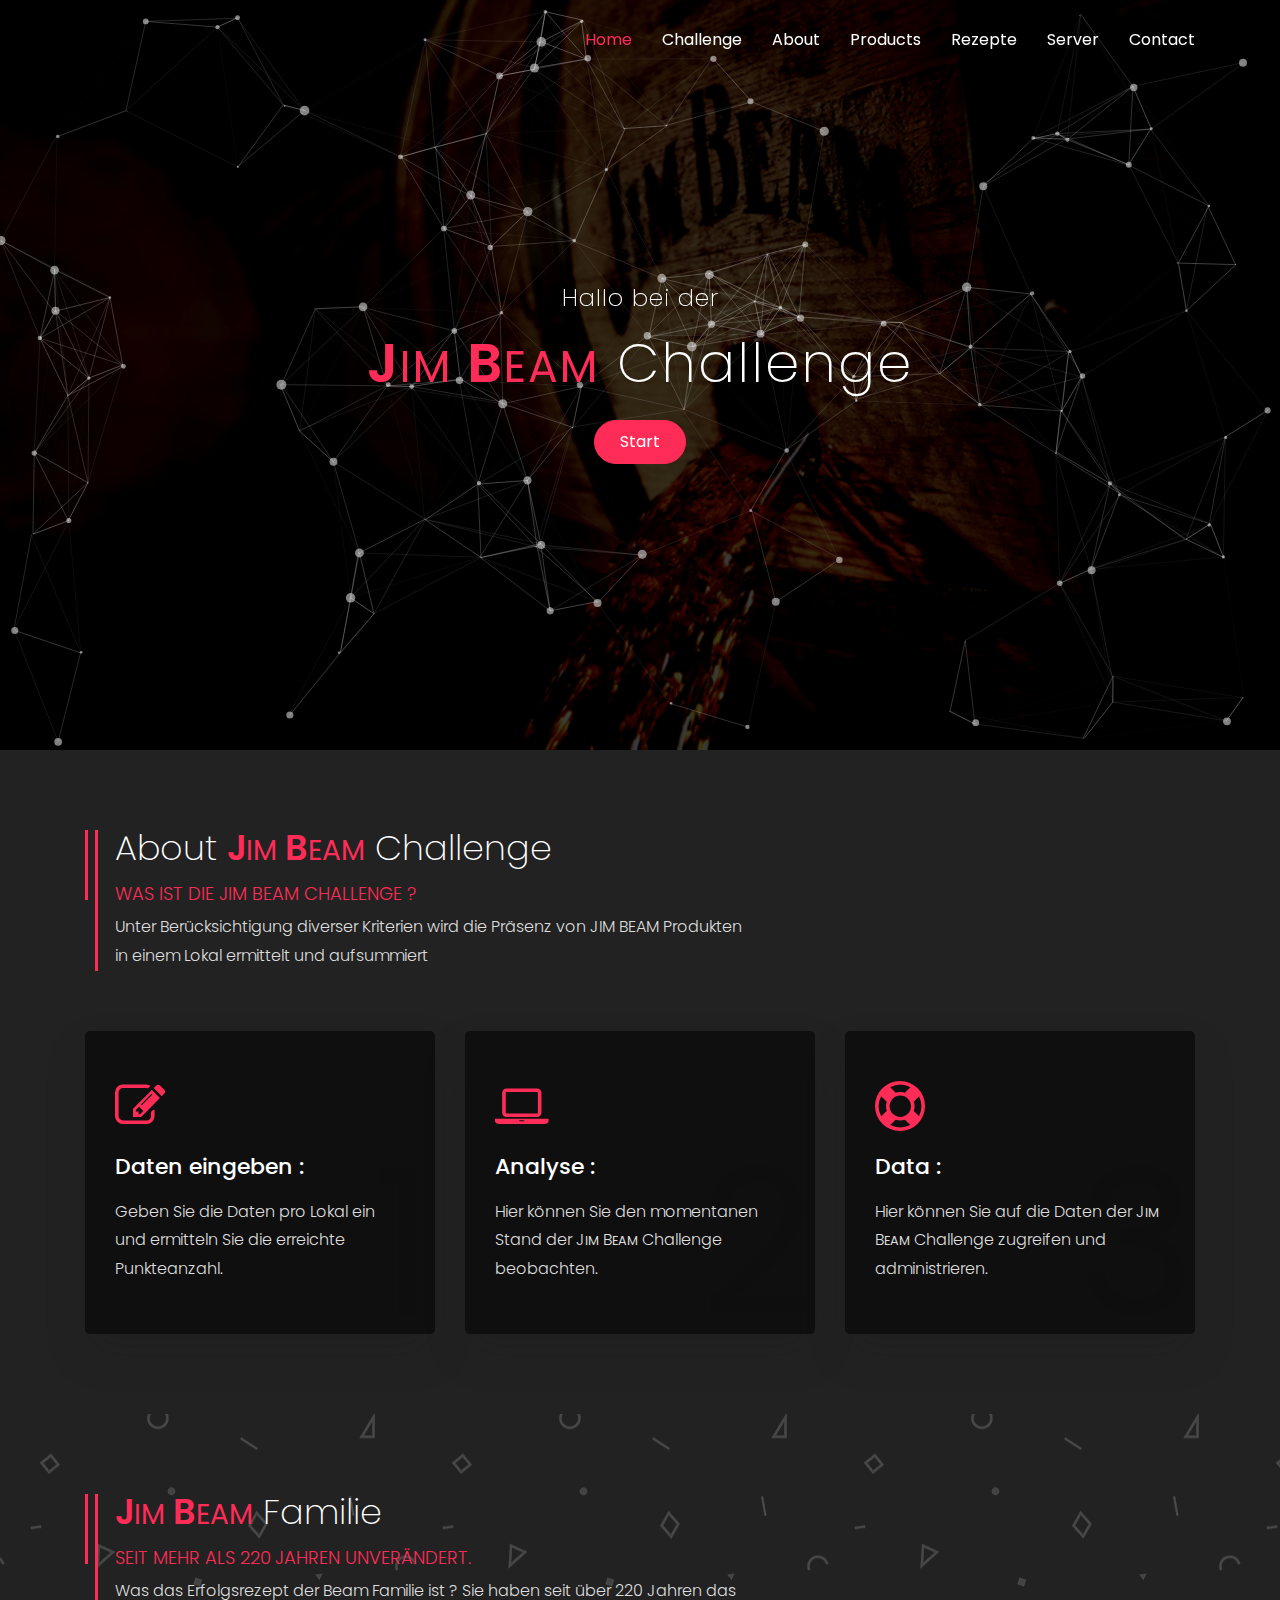
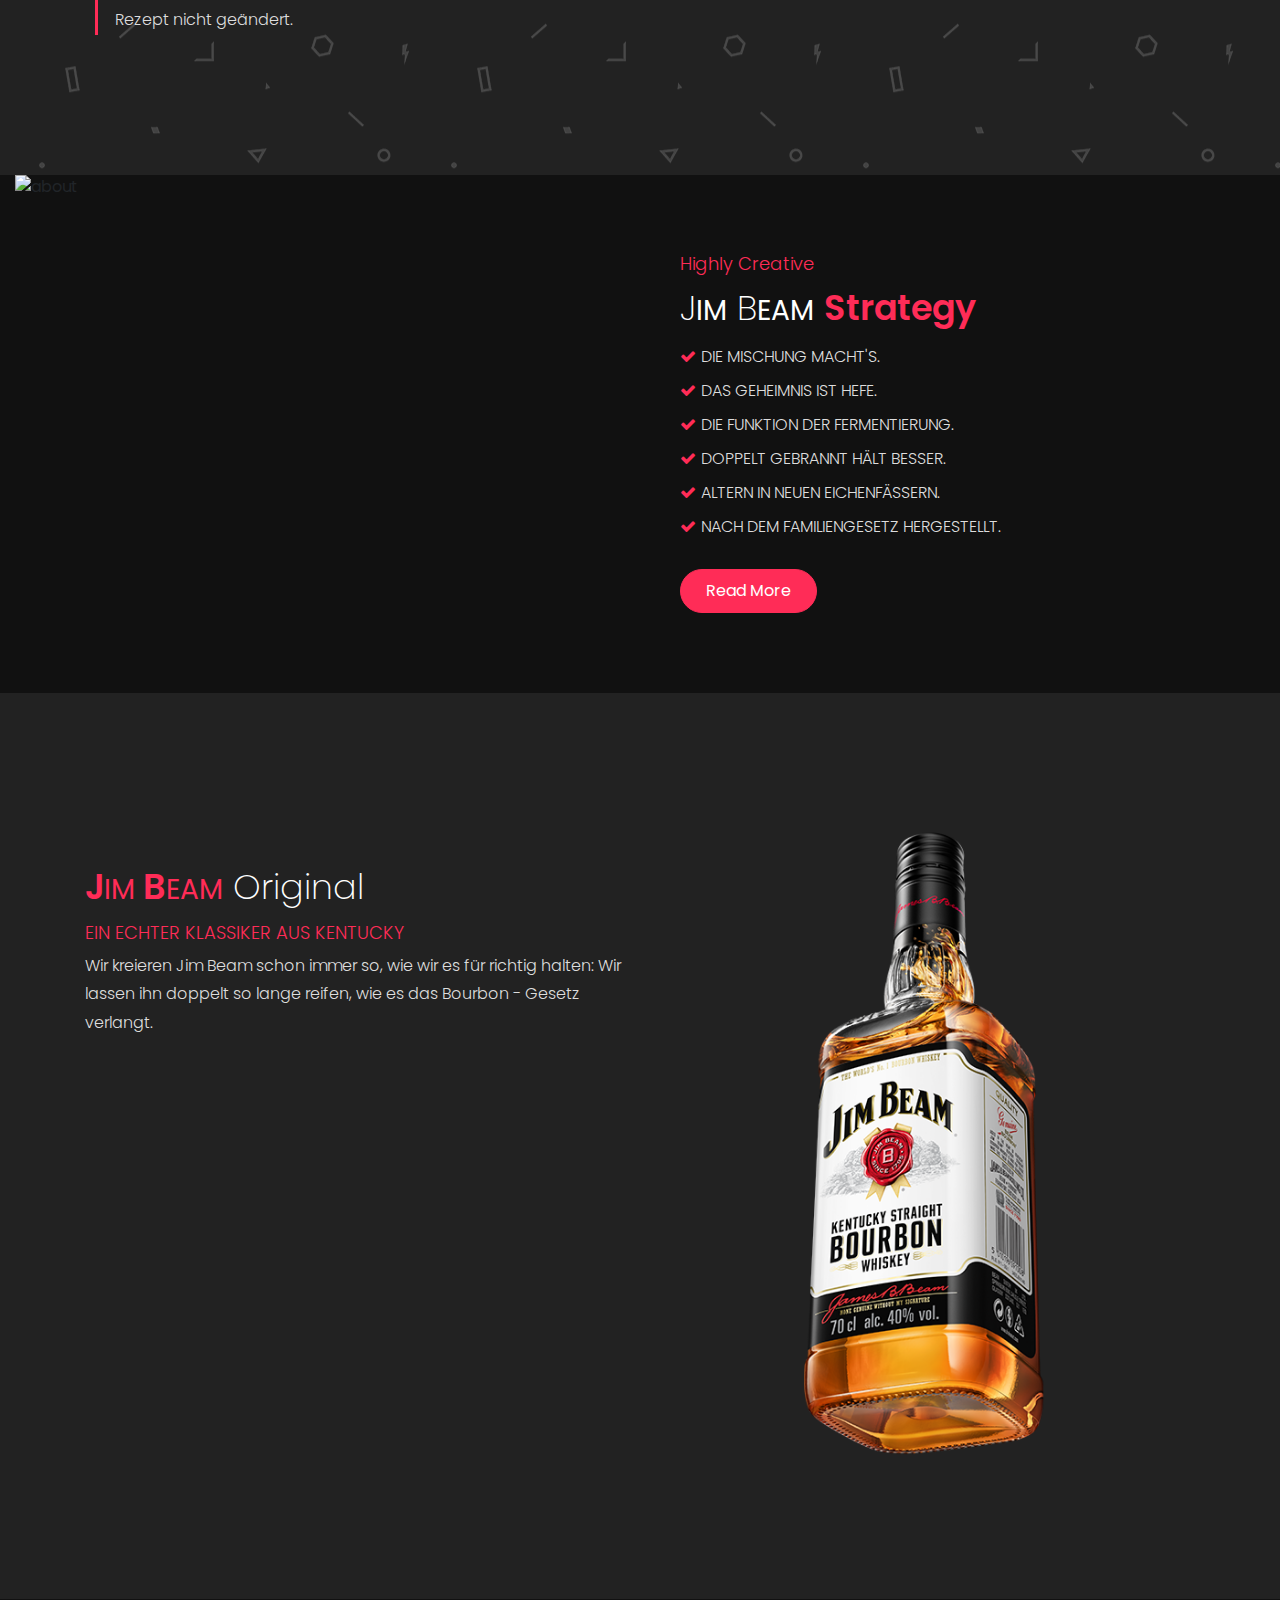
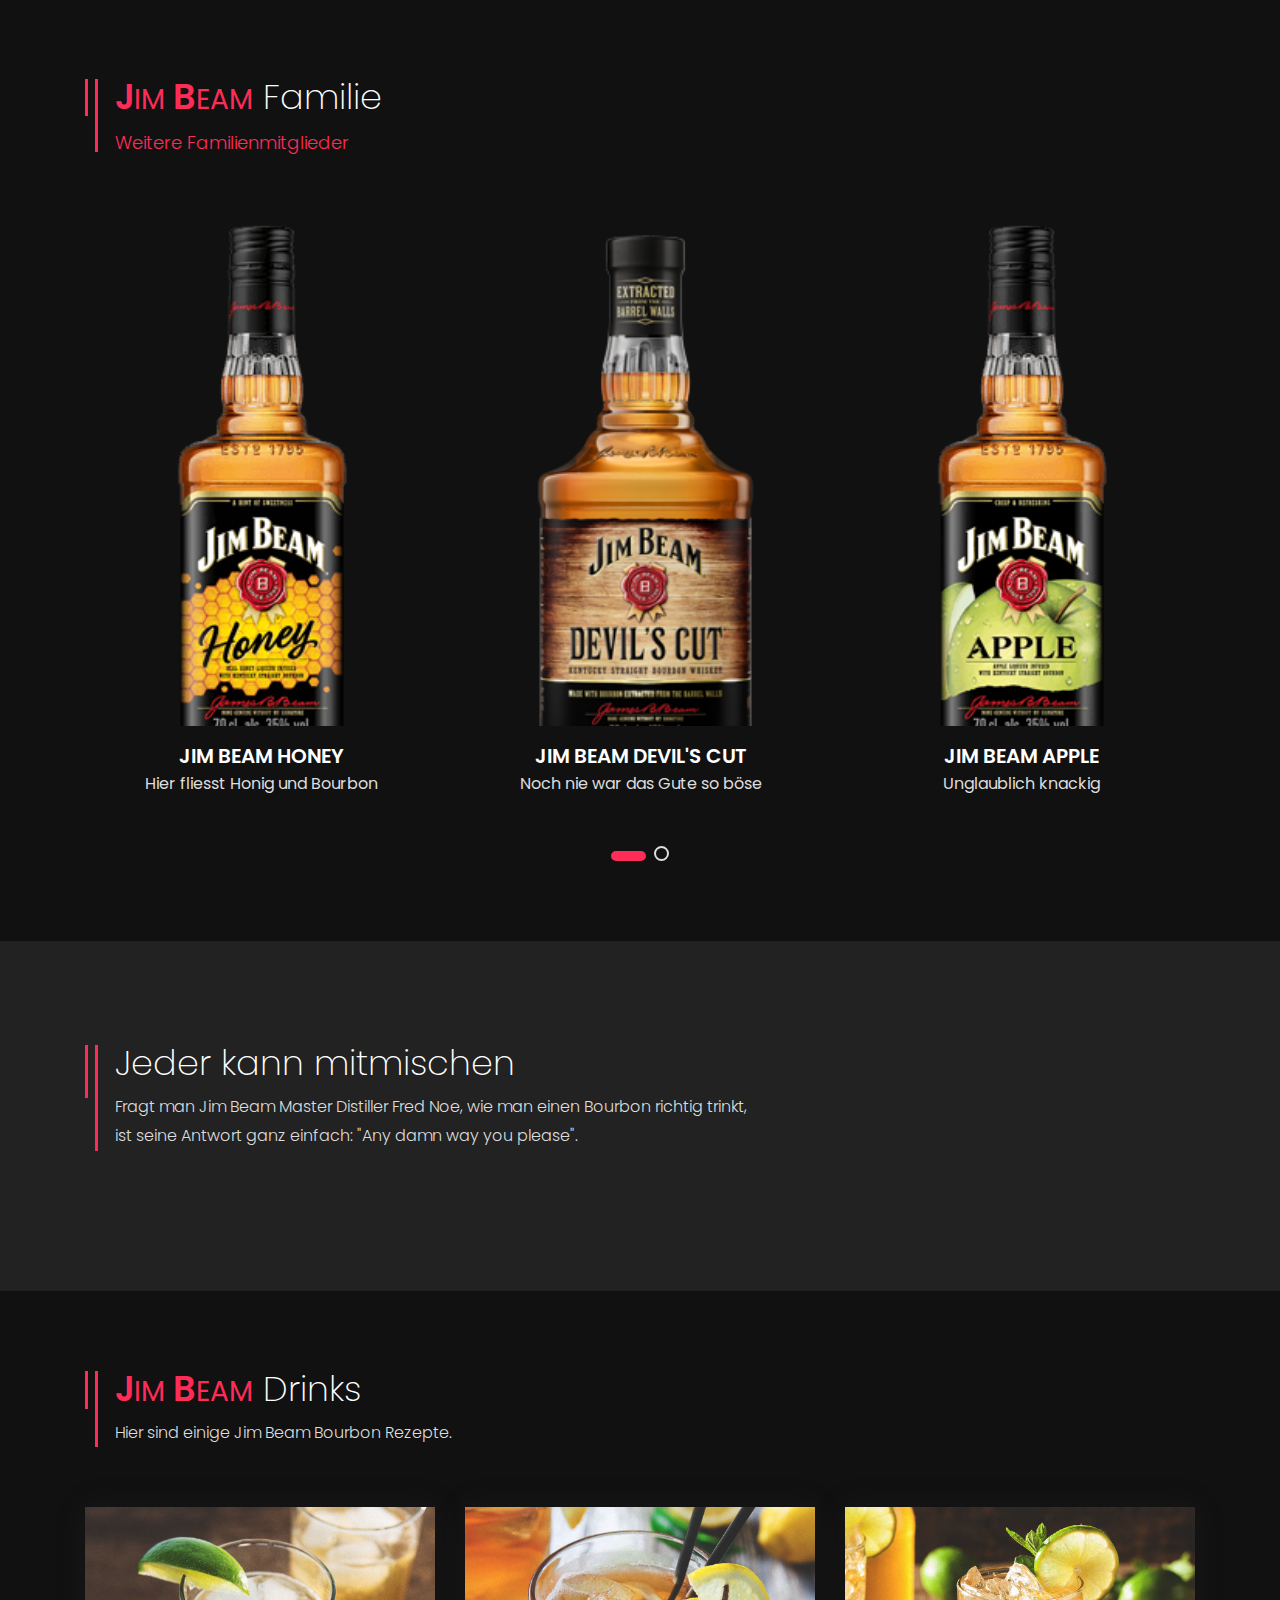
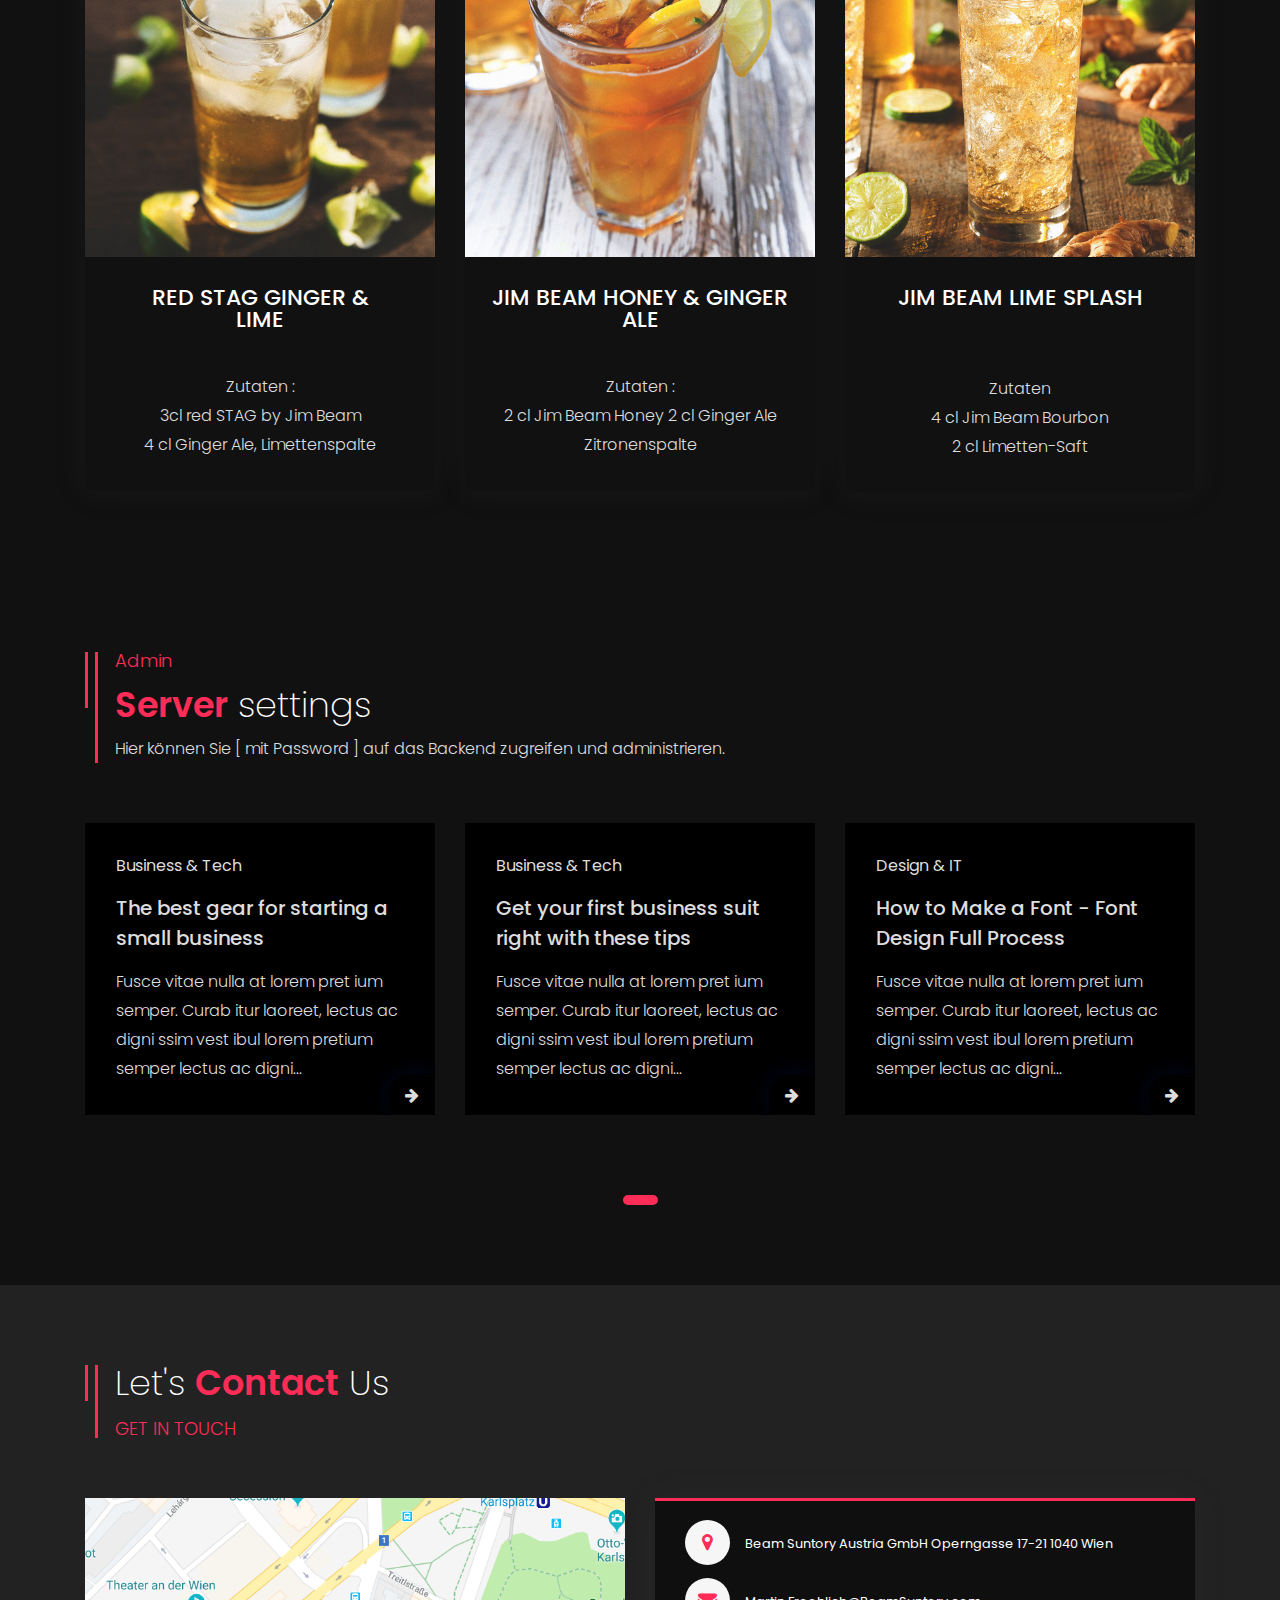
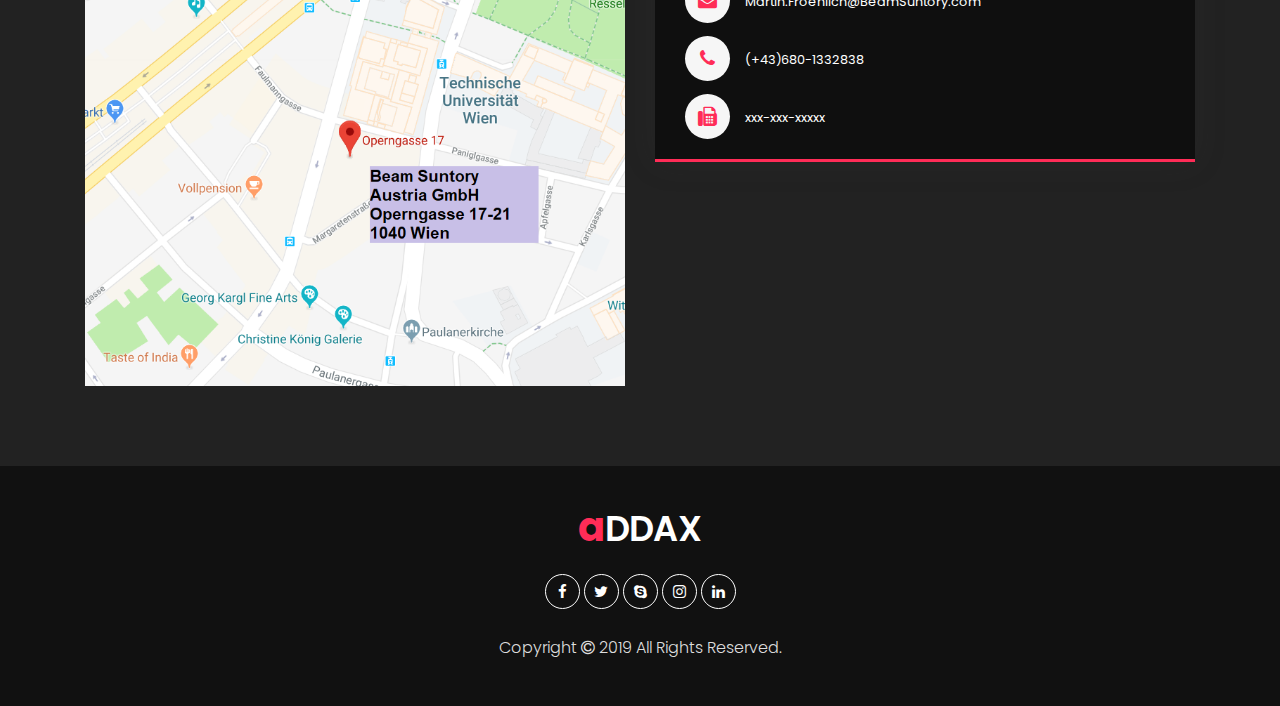
==== index.html @ 80ab3f9d "first commit" ====
<!doctype html>
<html lang="zxx">
    <head>
        <!-- Required meta tags -->
        <meta charset="utf-8">
        <meta name="viewport" content="width=device-width, initial-scale=1, shrink-to-fit=no">

        <!-- Bootstrap Min CSS -->
        <link rel="stylesheet" href="assets/css/bootstrap.min.css">
        <!-- Font Awesome Min JS -->
        <link rel="stylesheet" href="assets/css/font-awesome.min.css">
        <!-- Animate CSS -->
        <link rel="stylesheet" href="assets/css/animate.css">
        <!-- Magnific Popup CSS -->
        <link rel="stylesheet" href="assets/css/magnific-popup.css">
        <!-- Owl Carousel CSS -->
        <link rel="stylesheet" href="assets/css/owl.carousel.css">
        <!-- Owl Theme Default CSS -->
        <link rel="stylesheet" href="assets/css/owl.theme.default.min.css">
        <!-- Style CSS -->
        <link rel="stylesheet" href="assets/css/style.css">
        <!-- Responsive CSS -->
        <link rel="stylesheet" href="assets/css/responsive.css">

        <title>jim beam challenge</title>
    </head>
    <body data-spy="scroll" data-offset="70">
        <!-- Start Preloader Area -->
        <div class="preloader">
			<div class="folding-cube">
				<div class="cube1 cube"></div>
				<div class="cube2 cube"></div>
				<div class="cube4 cube"></div>
				<div class="cube3 cube"></div>
			</div>
        </div>
        <!-- End Preloader Area -->

        <!-- Start Main Header Area -->
        <nav class="navbar navbar-expand-lg navbar-light bg-light header-sticky">
            <div class="container">
                <!--<a class="navbar-brand" href="index.html"><span>A</span>ddax</a>-->
                <button class="navbar-toggler" type="button" data-toggle="collapse" data-target="#navbarSupportedContent" aria-controls="navbarSupportedContent" aria-expanded="false" aria-label="Toggle navigation">
                    <span class="navbar-toggler-icon"></span>
                </button>

                <div class="collapse navbar-collapse" id="navbarSupportedContent">
                    <ul class="navbar-nav ml-auto">
                        <li class="nav-item"><a class="nav-link" href="#home">Home</a></li>

                        <li class="nav-item"><a class="nav-link" href="#challenge">Challenge</a></li>
                        <li class="nav-item"><a class="nav-link" href="#about">About</a></li>
                        <li class="nav-item"><a class="nav-link" href="#products">Products</a></li>
                        <li class="nav-item"><a class="nav-link" href="#rezepte">Rezepte</a></li>
                        <li class="nav-item"><a class="nav-link" href="#server">Server</a></li>
                        <li class="nav-item"><a class="nav-link" href="#contact">Contact</a></li>
                    </ul>
                </div>
            </div>
        </nav>
        <!-- End Main Header Area -->
        
        <!-- Start Main Banner -->
        <div id="home" class="main-banner item-bg-one">
			
			<div id="particles-js"></div>
			
            <div class="d-table">
                <div class="d-table-cell">
                    <div class="container">
                        <div class="row">
                            <div class="col-lg-12 col-md-12">
                                <div class="main-banner-text">
                                    <h4>Hallo bei der</h4>
                                    <h1><span>J<small>IM</small> B<small>EAM</small></span> Challenge</h1>
                                    <!--<p>Lorem ipsum dolor sit amet, consectetur adipiscing elit, sed do eiusmod tempor incididunt ut labore et dolore magna aliqua.</p>-->
                                    <a href="#challenge" class="btn btn-primary">Start</a>
                                    <!--<a href="#work" class="btn btn-primary view-work">View Work</a>-->
                                </div>
                            </div>
                        </div>
                    </div>
                </div>
            </div>
        </div>
        <!-- End Main Banner -->

        <!-- Start Who We Are Area -->
        <section id="challenge" class="who-we-are ptb-80 bg-222222">
            <div class="container">
                <div class="section-title">
                    <h2>About <span>J<small>IM</small> B<small>EAM</small></span> Challenge</h2>
                    <h4>WAS IST DIE JIM BEAM CHALLENGE ?</h4>
                    <p>Unter Berücksichtigung diverser
                       Kriterien wird die Präsenz von JIM BEAM Produkten in einem Lokal ermittelt und aufsummiert</p>
                </div>

                <div class="row">
                    <div class="col-lg-4 col-md-6">
                        <a href="newWizard2/index.html">
                            <div class="single-who-we-are">
                                <i class="fa fa-pencil-square-o icon"></i>
                                <h4>Daten eingeben :</h4>
                                 <p>Geben Sie die Daten pro Lokal ein und ermitteln Sie die erreichte Punkteanzahl.</p>
                                <span>1</span>
                            </div>
                        </a>
                    </div>

                    <div class="col-lg-4 col-md-6">
                        <a href="chart/index.html">
                            <div class="single-who-we-are">
                                <i class="fa fa-laptop icon"></i>
                                <h4>Analyse :</h4>
                                <p>Hier können Sie den momentanen Stand der J<small>IM</small> B<small>EAM</small> Challenge beobachten.</p>
                                <span>2</span>
                            </div>
                        </a>
                    </div>

                    <div class="col-lg-4 col-md-6">
                        <a href="delete/index.html">
                            <div class="single-who-we-are">
                                <i class="fa fa-life-ring"></i>
                                <h4>Data :</h4>
                                <p>Hier können Sie auf die Daten der J<small>IM</small> B<small>EAM</small> Challenge zugreifen und administrieren.</p>
                                <span>3</span>
                            </div>
                        </a>
                    </div>

                </div>
            </div>
        </section>
        <!-- End Who We Are Area -->

        <!--&lt;!&ndash; Start Welcome Area &ndash;&gt;-->
        <!--<section id="welcome" class="welcome-area ptb-80">-->
            <!--<div class="container">-->
                <!--<div class="section-title">-->
                    <!--<h4>SEIT MEHR ALS 220 JAHREN UNVERÄNDERT.</h4>-->
                    <!--<h2>J<small>IM</small> B<small>EAM</small>  Familie</h2>-->
                    <!--<p>Was das Erfolgsrezept der Beam Familie ist? Sie haben seit über 220 Jahren das Rezept nicht geändert. So lange wird in Kentucky schon-->
                        <!--Bourbon hergestellt – von 7 Generationen auf die gleiche Art und Weise.</p>-->
                <!--</div>-->
                <!---->
                <!--<div class="row">-->
                    <!--<div class="col-lg-4 col-md-6">-->
                       <!--<a href="newWizard2/index.html">-->
                        <!--<div class="single-box">-->
                            <!--<i class="fa fa-pencil-square-o icon"></i>-->
                            <!--<h3>Daten eingeben:</h3>-->
                            <!--<p>geben Sie die Daten pro Lokal ein und ermitteln Sie die erreichte Punkteanzahl.-->

                            <!--</p>-->
                            <!--&lt;!&ndash;<a href="newWizard2/index.html" title="Read More" class="link-btn"><i class="fa fa-arrow-right"></i></a>&ndash;&gt;-->
                        <!--</div>-->
                       <!--</a>-->
                    <!--</div>-->
                    <!---->
                    <!--<div class="col-lg-4 col-md-6">-->
                        <!--<div class="single-box">-->
                            <!--<i class="fa fa-laptop icon"></i>-->
                            <!--<h3>Analyse:</h3>-->
                            <!--<p>Hier können Sie den momentanen Stand der J<small>IM</small> B<small>EAM</small> Challenge anschauen.</p>-->
                            <!--<a href="chart/index.html" title="Read More" class="link-btn"><i class="fa fa-arrow-right"></i></a>-->
                        <!--</div>-->
                    <!--</div>-->
                    <!---->
                    <!--<div class="col-lg-4 col-md-6 offset-md-3 offset-lg-0">-->
                        <!--<div class="single-box">-->
                            <!--<i class="fa fa-life-ring icon"></i>-->
                            <!--<h3>Admin:</h3>-->
                            <!--<p>Hier können Sie die Software Settings verändern.</p>-->
                            <!--<a href="https://firebase.google.com/" title="Read More" class="link-btn"><i class="fa fa-arrow-right"></i></a>-->
                        <!--</div>-->
                    <!--</div>-->
                <!--</div>-->
            <!--</div>-->
        <!--</section>-->
        <!--&lt;!&ndash; End Welcome Area &ndash;&gt;-->
        
        <!-- Start About Area -->
        <section id="about" class="about-area ptb-80 bg-222222">
            <div class="container">

                <div class="section-title">
                    <h2><span>J<small>IM</small> B<small>EAM</small></span> Familie</h2>
                    <h4>SEIT MEHR ALS 220 JAHREN UNVERÄNDERT.</h4>
                    <p>Was das Erfolgsrezept der Beam Familie ist ? Sie haben seit über 220 Jahren das Rezept nicht geändert.</p>
                </div>
                
                <!--<div class="row">-->
                    <!--<div class="col-lg-6 col-md-12">-->
                        <!--<div class="about-addax">-->
                            <!--<div class="section-title">-->
                                <!--<h2>About <span>J<small>IM</small> B<small>EAM</small></span> Familie</h2>-->
                                <!--<h4>SEIT MEHR ALS 220 JAHREN UNVERÄNDERT.</h4>-->
                                <!--<h2>J<small>IM</small> B<small>EAM</small>  Familie</h2>-->
                                <!--<p>Was das Erfolgsrezept der Beam Familie ist? Sie haben seit über 220 Jahren das Rezept nicht geändert.</p>-->
                            <!--</div>-->

                            <!--&lt;!&ndash;<ul class="pull-left">&ndash;&gt;-->
                                <!--&lt;!&ndash;<li><i class="fa fa-check"></i>Creative Design</li>&ndash;&gt;-->
                                <!--&lt;!&ndash;<li><i class="fa fa-check"></i>Retina Ready</li>&ndash;&gt;-->
                                <!--&lt;!&ndash;<li><i class="fa fa-check"></i>Responsive Design</li>&ndash;&gt;-->
                            <!--&lt;!&ndash;</ul>&ndash;&gt;-->

                            <!--&lt;!&ndash;<ul>&ndash;&gt;-->
                                <!--&lt;!&ndash;<li><i class="fa fa-check"></i>Modern Design</li>&ndash;&gt;-->
                                <!--&lt;!&ndash;<li><i class="fa fa-check"></i>Awesome Design</li>&ndash;&gt;-->
                                <!--&lt;!&ndash;<li><i class="fa fa-check"></i>Digital Marketing & Branding</li>&ndash;&gt;-->
                            <!--&lt;!&ndash;</ul>&ndash;&gt;-->

                            <!--&lt;!&ndash;<a href="https://de.wikipedia.org/wiki/Jim_Beam" class="btn btn-primary">Read More</a>&ndash;&gt;-->
                        <!--</div>-->
                    <!--</div>-->
                    <!---->
                    <!--<div class="col-lg-6 col-md-12">-->
                        <!--<div class="about-video">-->
                            <!--<img src="assets/img/founder_3.png" alt="about">-->
                            <!--&lt;!&ndash;<div class="video-btn">&ndash;&gt;-->
                                <!--&lt;!&ndash;<a href="https://www.youtube.com/watch?v=GfLccvR0nVk" class="popup-youtube"><i class="fa fa-play"></i></a>&ndash;&gt;-->
                            <!--&lt;!&ndash;</div>&ndash;&gt;-->
                        <!--</div>-->
                    <!--</div>-->
                <!--</div>-->
            </div>
        </section>
        <!-- End About Area -->
        
        <!-- Start Strategy Area -->
        <section class="strategy-area">
            <div class="container-fluid">
                <div class="row">
                    <div class="col-lg-6 col-md-5">
                        <!--<div class="image"></div>-->
                        <div class="about-video">
                        <img src="assets/img/test.png" alt="about">
                        </div>
                    </div>
                    
                    <div class="col-lg-6 col-md-7">
                        <div class="about-strategy ptb-80">
                            <div class="section-title">
                                <h4>Highly Creative</h4>
                                <h2>J<small>IM</small> B<small>EAM</small> <span>Strategy</span></h2>
                                <!--<p> Viel hat sich in den letzten 220 Jahren verändert. Wir haben-->
                                    <!--sämtliche Zeit genutzt, um unseren Kentucky Straight Bourbon Whiskey-->
                                    <!--zu dem zu machen, was er heute ist.</p>-->
                            </div>

                            
                            <ul>
                                <li><i class="fa fa-check"></i>DIE MISCHUNG MACHT'S.</li>
                                <li><i class="fa fa-check"></i>DAS GEHEIMNIS IST HEFE.</li>
                                <li><i class="fa fa-check"></i>DIE FUNKTION DER FERMENTIERUNG.</li>
                                <li><i class="fa fa-check"></i>DOPPELT GEBRANNT HÄLT BESSER.</li>
                                <li><i class="fa fa-check"></i>ALTERN IN NEUEN EICHENFÄSSERN.</li>
                                <li><i class="fa fa-check"></i>NACH DEM FAMILIENGESETZ HERGESTELLT.</li>
                            </ul>
                            
                            <a href="https://www.jimbeam.com/de-at/behind-the-bourbon/process" class="btn btn-primary">Read More</a>
                        </div>
                    </div>
                </div>
            </div>
        </section>
        <!-- End Strategy Area -->
        
        <!--&lt;!&ndash; Start Who We Are Area &ndash;&gt;-->
        <!--<section class="who-we-are ptb-80 bg-222222">-->
            <!--<div class="container">-->
                <!--<div class="section-title">-->
                    <!--<h2>Who We <span>Are</span></h2>-->
                    <!--<p>Lorem ipsum dolor sit amet, consectetur adipiscing elit, sed do eiusmod tempor incididunt ut labore et dolore magna aliqua.</p>-->
                <!--</div>-->
                <!---->
                <!--<div class="row">-->
                    <!--<div class="col-lg-4 col-md-6">-->
                        <!--<a href="newWizard2/index.html">-->
                            <!--<div class="single-who-we-are">-->
                                <!--<i class="fa fa-users"></i>-->
                                <!--<h4>We are Professional</h4>-->
                                <!--<p>Fringilla augue at maximus vestibulum. Nam pulvinar vitae neque et porttitor. Praesent sed nisi eleifend.</p>-->
                                <!--<span>1</span>-->
                            <!--</div>-->
                        <!--</a>-->
                    <!--</div>-->
                    <!---->
                    <!--<div class="col-lg-4 col-md-6">-->
                        <!--<div class="single-who-we-are">-->
                            <!--<i class="fa fa-lightbulb-o"></i>-->
                            <!--<h4>We are Passionate</h4>-->
                            <!--<p>Fringilla augue at maximus vestibulum. Nam pulvinar vitae neque et porttitor. Praesent sed nisi eleifend.</p>-->
                            <!--<span>2</span>-->
                        <!--</div>-->
                    <!--</div>-->
                    <!---->
                    <!--<div class="col-lg-4 col-md-6">-->
                        <!--<div class="single-who-we-are">-->
                            <!--<i class="fa fa-tag"></i>-->
                            <!--<h4>We are Creative</h4>-->
                            <!--<p>Fringilla augue at maximus vestibulum. Nam pulvinar vitae neque et porttitor. Praesent sed nisi eleifend.</p>-->
                            <!--<span>3</span>-->
                        <!--</div>-->
                    <!--</div>-->
                    <!---->
                    <!--<div class="col-lg-4 col-md-6">-->
                        <!--<div class="single-who-we-are">-->
                            <!--<i class="fa fa-scissors"></i>-->
                            <!--<h4>We are Designer</h4>-->
                            <!--<p>Fringilla augue at maximus vestibulum. Nam pulvinar vitae neque et porttitor. Praesent sed nisi eleifend.</p>-->
                            <!--<span>4</span>-->
                        <!--</div>-->
                    <!--</div>-->
                    <!---->
                    <!--<div class="col-lg-4 col-md-6">-->
                        <!--<div class="single-who-we-are">-->
                            <!--<i class="fa fa-linode"></i>-->
                            <!--<h4>We are Unique</h4>-->
                            <!--<p>Fringilla augue at maximus vestibulum. Nam pulvinar vitae neque et porttitor. Praesent sed nisi eleifend.</p>-->
                            <!--<span>5</span>-->
                        <!--</div>-->
                    <!--</div>-->
                    <!---->
                    <!--<div class="col-lg-4 col-md-6">-->
                        <!--<div class="single-who-we-are">-->
                            <!--<i class="fa fa-life-ring"></i>-->
                            <!--<h4>We are Support</h4>-->
                            <!--<p>Fringilla augue at maximus vestibulum. Nam pulvinar vitae neque et porttitor. Praesent sed nisi eleifend.</p>-->
                            <!--<span>6</span>-->
                        <!--</div>-->
                    <!--</div>-->
                <!--</div>-->
            <!--</div>-->
        <!--</section>-->
        <!--&lt;!&ndash; End Who We Are Area &ndash;&gt;-->
        
        <!--&lt;!&ndash; Start CTR Area &ndash;&gt;-->
        <!--<section class="ctr-area ptb-80">-->
            <!--<div class="container">-->
                <!--<div class="row">-->
                    <!--<div class="col-lg-12 col-md-12">-->
                        <!--<div class="section-title mb-0">-->
                            <!--<h4>Looking for exclusive services?</h4>-->
                            <!--<h2>Get The Best For Your Business</h2>-->
                            <!--<p>Lorem ipsum dolor sit amet, consectetur adipiscing elit, sed do eiusmod tempor incididunt ut labore et dolore magna aliqua.</p>-->
                            <!--<a href="#contact" class="btn btn-primary">Contact</a>-->
                            <!--<a href="#work" class="btn btn-primary view-work">View Work</a>-->
                        <!--</div>-->
                    <!--</div>-->
                <!--</div>-->
            <!--</div>-->
        <!--</section>-->
        <!--&lt;!&ndash; End CRT Area &ndash;&gt;-->
        
        <!-- Start Skill Area -->
        <section class="skill-area ptb-80 bg-222222">
            <div class="container">
                <div class="row">
                    <div class="col-lg-6 col-md-12">
                        <div class="about-skill">
                            <br> <br> <br> <br>
                            <div class="section-title">
                                <h2><span>J<small>IM</small> B<small>EAM</small></span> Original</h2>

                                <h4>EIN ECHTER <span>KLASSIKER</span> AUS KENTUCKY</h4>

                                <p>Wir kreieren Jim Beam schon immer so, wie wir es für richtig halten: Wir lassen
                                    ihn doppelt so lange reifen, wie es das Bourbon - Gesetz verlangt.</p>
                            </div>



                            <br> <br>

                            <!--<h3 class="progress-title">Branding</h3>-->
                            <!--<div class="progress">-->
                                <!--<div class="progress-bar" style="width:92%;">-->
                                    <!--<div class="progress-value">92%</div>-->
                                <!--</div>-->
                            <!--</div>-->
                            <!---->
                            <!--<h3 class="progress-title">Marketing</h3>-->
                            <!--<div class="progress">-->
                                <!--<div class="progress-bar" style="width:97%;">-->
                                    <!--<div class="progress-value">97%</div>-->
                                <!--</div>-->
                            <!--</div>-->
                            <!---->
                            <!--<h3 class="progress-title">Design</h3>-->
                            <!--<div class="progress">-->
                                <!--<div class="progress-bar" style="width:90%;">-->
                                    <!--<div class="progress-value">90%</div>-->
                                <!--</div>-->
                            <!--</div>-->
                            
                            <!--<h3 class="progress-title">Development</h3>-->
                            <!--<div class="progress mb-0">-->
                                <!--<div class="progress-bar" style="width:95%;">-->
                                    <!--<div class="progress-value">95%</div>-->
                                <!--</div>-->
                            <!--</div>-->
                        </div>
                    </div>
                   
                    <div class="col-lg-6 col-md-12">
                        <div class="skill-video">
                            <img src="assets/img/JB_Original_700ml_0.png" alt="video-img">
                            <!--<div class="video-btn">-->
                                <!--<a href="#" class="popup-youtube"><i class="fa fa-play"></i></a>-->
                            <!--</div>-->
                        </div>
                    </div>
                </div>
            </div>
        </section>
        <!-- End Skill Area -->
        
        <!--&lt;!&ndash; Start Fun Fact Area &ndash;&gt;-->
        <!--<section class="funFacts-area ptb-80">-->
            <!--<div class="container">-->
                <!--<div class="row">-->
                    <!--<div class="col-lg-3 col-md-6">-->
                        <!--<div class="funFact">-->
                            <!--<i class="fa fa-smile-o"></i>-->
                            <!--<h2 class="count">540</h2>-->
                            <!--<p>Happy Clients</p>-->
                        <!--</div>-->
                    <!--</div>-->

                    <!--<div class="col-lg-3 col-md-6">-->
                        <!--<div class="funFact">-->
                            <!--<i class="fa fa-shield"></i>-->
                            <!--<h2 class="count">980</h2>-->
                            <!--<p>Completed Projects</p>-->
                        <!--</div>-->
                    <!--</div>-->

                    <!--<div class="col-lg-3 col-md-6">-->
                        <!--<div class="funFact">-->
                            <!--<i class="fa fa-trophy"></i>-->
                            <!--<h2 class="count">46</h2>-->
                            <!--<p>Wining Awards</p>-->
                        <!--</div>-->
                    <!--</div>-->

                    <!--<div class="col-lg-3 col-md-6">-->
                        <!--<div class="funFact">-->
                            <!--<i class="fa fa-users"></i>-->
                            <!--<h2><span class="count">50</span></h2>-->
                            <!--<p>Team Members</p>-->
                        <!--</div>-->
                    <!--</div>-->
                <!--</div>-->
            <!--</div>-->
        <!--</section>-->
        <!--&lt;!&ndash; End Fun Fact Area &ndash;&gt;-->

        <!-- Start Team Area -->
        <section id="products" class="team-area ptb-80">
            <div class="container">
				<!--<div class="section-title">-->
					<!--<h4>JIM BEAM Family</h4>-->
					<!--<h2>Weitere Familienmitglieder</h2>-->
					<!--&lt;!&ndash;<p>Lorem ipsum dolor sit amet, consectetur adipiscing elit, sed do eiusmod tempor incididunt ut labore et dolore magna aliqua.</p>&ndash;&gt;-->
				<!--</div>-->

                <div class="section-title">
                    <h2><span>J<small>IM</small> B<small>EAM</small></span> Familie</h2>
                    <h4>Weitere Familienmitglieder</h4>
                    <!--<p>Was das Erfolgsrezept der Beam Familie ist ? Sie haben seit über 220 Jahren das Rezept nicht geändert.</p>-->
                </div>

                <div class="row">
                    <div class="team-slider">
                        
                        <div class="col-lg-12 col-md-12">
                            <div class="our-team">
                                <div class="pic">
                                    <img src="assets/img/JB_Honey_Std_700ml.png" alt="team-img">
                                </div>

                                <div class="team-content">
                                    <h3 class="title">JIM BEAM HONEY</h3>
                                    <span class="post">Hier fliesst Honig und Bourbon</span>
                                </div>

                                <div class="social">
                                    <ul>
                                        <!--<li><a href="#" class="fa fa-facebook"></a></li>-->
                                        <!--<li><a href="#" class="fa fa-google-plus"></a></li>-->
                                        <!--<li><a href="#" class="fa fa-instagram"></a></li>-->
                                        <!--<li><a href="#" class="fa fa-linkedin"></a></li>-->
                                    </ul>
                                </div>
                            </div>
                        </div>

                        <div class="col-lg-12 col-md-12">
                            <div class="our-team">
                                <div class="pic">
                                    <img src="assets/img/JB_Devils_Cut_Std_700ml_0.png" alt="team-img">
                                </div>

                                <div class="team-content">
                                    <h3 class="title">JIM BEAM DEVIL'S CUT</h3>
                                    <span class="post">Noch nie war das Gute so böse</span>
                                </div>

                                <div class="social">
                                    <ul>
                                        <!--<li><a href="#" class="fa fa-facebook"></a></li>-->
                                        <!--<li><a href="#" class="fa fa-google-plus"></a></li>-->
                                        <!--<li><a href="#" class="fa fa-instagram"></a></li>-->
                                        <!--<li><a href="#" class="fa fa-linkedin"></a></li>-->
                                    </ul>
                                </div>
                            </div>
                        </div>

						<div class="col-lg-12 col-md-12">
                            <div class="our-team">
                                <div class="pic">
                                    <img src="assets/img/JB_Apple_Std_700ml_0.png" alt="team-img">
                                </div>

                                <div class="team-content">
                                    <h3 class="title">JIM BEAM APPLE</h3>
                                    <span class="post">Unglaublich knackig</span>
                                </div>

                                <div class="social">
                                    <ul>
                                        <!--<li><a href="#" class="fa fa-facebook"></a></li>-->
                                        <!--<li><a href="#" class="fa fa-google-plus"></a></li>-->
                                        <!--<li><a href="#" class="fa fa-instagram"></a></li>-->
                                        <!--<li><a href="#" class="fa fa-linkedin"></a></li>-->
                                    </ul>
                                </div>
                            </div>
                        </div>

                        <div class="col-lg-12 col-md-12">
                            <div class="our-team">
                                <div class="pic">
                                    <img src="assets/img/JB_Red-Stag_Black_Cherry_700ml.png" alt="team-img">
                                </div>

                                <div class="team-content">
                                    <h3 class="title">RED STAG BY JIM BEAM BLACK CHERRY</h3>
                                    <span class="post">Ein Bourbon der anderen Art</span>
                                </div>

                                <div class="social">
                                    <ul>
                                        <!--<li><a href="#" class="fa fa-facebook"></a></li>-->
                                        <!--<li><a href="#" class="fa fa-google-plus"></a></li>-->
                                        <!--<li><a href="#" class="fa fa-instagram"></a></li>-->
                                        <!--<li><a href="#" class="fa fa-linkedin"></a></li>-->
                                    </ul>
                                </div>
                            </div>
                        </div>

                        <div class="col-lg-12 col-md-12">
                            <div class="our-team">
                                <div class="pic">
                                    <img src="assets/img/JB_DoubleOak_EURO_0.png" alt="team-img">
                                </div>

                                <div class="team-content">
                                    <h3 class="title">JIM BEAM DOUBLE OAK</h3>
                                    <span class="post">Zweifach gereift, ein intensiver Bourbon</span>
                                </div>

                                <div class="social">
                                    <ul>
                                        <!--<li><a href="#" class="fa fa-facebook"></a></li>-->
                                        <!--<li><a href="#" class="fa fa-google-plus"></a></li>-->
                                        <!--<li><a href="#" class="fa fa-instagram"></a></li>-->
                                        <!--<li><a href="#" class="fa fa-linkedin"></a></li>-->
                                    </ul>
                                </div>
                            </div>
                        </div>
                        
                        <div class="col-lg-12 col-md-12">
                            <div class="our-team">
                                <div class="pic">
                                    <img src="assets/img/JB_Rye_Std_700ml_0.png" alt="team-img">
                                </div>

                                <div class="team-content">
                                    <h3 class="title">JIM BEAM RYE WISKEY</h3>
                                    <span class="post">Eine Legende Kehrt zurück</span>
                                </div>
                                
                                <div class="social">
                                    <ul>
                                        <!--<li><a href="#" class="fa fa-facebook"></a></li>-->
                                        <!--<li><a href="#" class="fa fa-google-plus"></a></li>-->
                                        <!--<li><a href="#" class="fa fa-instagram"></a></li>-->
                                        <!--<li><a href="#" class="fa fa-linkedin"></a></li>-->
                                    </ul>
                                </div>
                            </div>
                        </div>
                    </div>
                </div>
            </div>
        </section>
        <!-- End Team Area -->
        
        <!-- Start How We Work -->
        <section class="how-work ptb-80 bg-222222">
            <br>
            <div class="container">
                <div class="section-title">
                    <h2>Jeder kann mitmischen</h2>
                    <p>Fragt man Jim Beam Master Distiller Fred Noe, wie man einen Bourbon richtig
                        trinkt, ist seine Antwort ganz einfach: "Any damn way you please".</p>
                </div>
               
                <!--<div class="row">-->
                    <!--<div class="col-lg-4 col-md-6">-->
                        <!--<div class="single-how-work">-->
							<!--<h3>01.</h3>-->
                            <!--<h4>Planing</h4>-->
                            <!--<p>Lorem ipsum dolor sit amet, consectetur adipiscing elit, sed do eiusmod tempor incididunt ut.</p>-->
                        <!--</div>-->
                    <!--</div>-->
                    <!---->
                    <!--<div class="col-lg-4 col-md-6">-->
                        <!--<div class="single-how-work">-->
							<!--<h3>02.</h3>-->
                            <!--<h4>Designing</h4>-->
                            <!--<p>Lorem ipsum dolor sit amet, consectetur adipiscing elit, sed do eiusmod tempor incididunt ut.</p>-->
                        <!--</div>-->
                    <!--</div>-->
                    <!---->
                    <!--<div class="col-lg-4 col-md-6 offset-md-3 offset-lg-0">-->
                        <!--<div class="single-how-work">-->
							<!--<h3>03.</h3>-->
                            <!--<h4>Product Launch</h4>-->
                            <!--<p>Lorem ipsum dolor sit amet, consectetur adipiscing elit, sed do eiusmod tempor incididunt ut.</p>-->
                        <!--</div>-->
                    <!--</div>-->
                <!--</div>-->
            </div>
        </section>
        <!-- End How We Work -->
        
        <!-- Start Services Area -->
        <section id="rezepte" class="services-area ptb-80">
            <div class="container">
                <div class="section-title">
                    <h2><span>J<small>IM</small> B<small>EAM</small></span> Drinks</h2>
                    <p> Hier
                        sind einige Jim Beam Bourbon Rezepte.</p>
                </div>
               
                <div class="row">
                    <div class="col-lg-4 col-md-4">
                        <div class="single-services">
                            <div>
                                <img style="background-color: white"  src="assets/img/red_stag_ginger_and_lime_20150824_L.jpg" alt="services-img">
                                
                                <!--<div class="icon">-->
                                    <!--<i class="fa fa-pencil-square-o"></i>-->
                                <!--</div>-->
                            </div>
                            
                            <div class="services-content">
                                <h3>RED STAG GINGER &<br> LIME</h3>
                                <br>
                                <p>Zutaten :<br> 3cl red STAG by Jim Beam
                                    <br>4 cl Ginger Ale, Limettenspalte
                                    </p>
                            </div>
                        </div>
                    </div>
                    
                    <div class="col-lg-4 col-md-4">
                        <div class="single-services">
                            <div >
                                <img  style="background-color: white"   src="assets/img/jim_beam_white_&_Lemonade_20150824_L_0.jpg" alt="services-img">
                                
                                <!--<div class="icon">-->
                                    <!--<i class="fa fa-linode"></i>-->
                                <!--</div>-->
                            </div>
                            
                            <div class="services-content">
                                <h3>JIM BEAM HONEY & GINGER ALE</h3>
                                <br>
                                <p>Zutaten : <br> 2 cl Jim Beam Honey
                                    2 cl Ginger Ale Zitronenspalte
                                   </p>
                            </div>
                        </div>
                    </div>
                    
                    <div class="col-lg-4 col-md-4 ">
                        <div class="single-services">
                            <div >
                                <img  style="background-color: white"  src="assets/img/jim_beam_Honey_&_Ginger_ale_20150824_L_0.jpg" alt="services-img">
                                
                                <!--<div class="icon">-->
                                    <!--<i class="fa fa-desktop"></i>-->
                                <!--</div>-->
                            </div>
                            
                            <div class="services-content">
                                <h3>JIM BEAM LIME SPLASH</h3>
                                <br><br>
                                <p>Zutaten <br>
                                    4 cl Jim Beam Bourbon <br>
                                    2 cl Limetten-Saft</p>
                            </div>
                        </div>
                    </div>

                </div>
            </div>
        </section>
        <!-- End Services Area -->
		
		<!--&lt;!&ndash; Start Why We Are Different &ndash;&gt;-->
        <!--<section class="why-we-different ptb-80 bg-222222">-->
            <!--<div class="container">-->
                <!--<div class="section-title">-->
                    <!--<h2>Why We <span>Are Different</span></h2>-->
                    <!--<p>Lorem ipsum dolor sit amet, consectetur adipiscing elit, sed do eiusmod tempor incididunt ut labore et dolore magna aliqua.</p>-->
                <!--</div>-->
               <!---->
                <!--<div class="row">-->
                    <!--<div class="col-lg-12 col-md-12">-->
						<!--<div class="tabset">-->
							<!--&lt;!&ndash; Tab 1 &ndash;&gt;-->
							<!--<input type="radio" name="tabset" id="tab1" aria-controls="speed-flexibility" checked>-->
							<!--<label for="tab1">Speed , flexibility</label>-->
							<!--&lt;!&ndash; Tab 2 &ndash;&gt;-->
							<!--<input type="radio" name="tabset" id="tab2" aria-controls="profeesional-work">-->
							<!--<label for="tab2">Profeesional work</label>-->
							<!--&lt;!&ndash; Tab 3 &ndash;&gt;-->
							<!--<input type="radio" name="tabset" id="tab3" aria-controls="experienced-staff">-->
							<!--<label for="tab3">Experienced Staff</label>-->
							<!--&lt;!&ndash; Tab 4 &ndash;&gt;-->
							<!--<input type="radio" name="tabset" id="tab4" aria-controls="custom-support">-->
							<!--<label for="tab4">Custom Support</label>-->

							<!--<div class="tab-panels">-->
								<!--<section id="speed-flexibility" class="tab-panel">-->
									<!--<div class="row">-->
										<!--<div class="col-lg-6 col-md-6">-->
											<!--<div class="why-we-different-text">-->
												<!--<h4>Speed , flexibility</h4>-->
												<!--<p>Lorem ipsum dolor sit amet, consectetur adipiscing elit, sed do eiusmod tempor incididunt ut labore et dolore magna aliqua. Ut enim ad minim veniam, quis nostrud exercitation ullamco.</p>-->
												<!--<ul>-->
													<!--<li><i class="fa fa-check"></i>Creative Design</li>-->
													<!--<li><i class="fa fa-check"></i>Retina Ready</li>-->
													<!--<li><i class="fa fa-check"></i>Responsive Design</li>-->
													<!--<li><i class="fa fa-check"></i>Modern Design</li>-->
													<!--<li><i class="fa fa-check"></i>Awesome Design</li>-->
													<!--<li><i class="fa fa-check"></i>Digital Marketing & Branding</li>-->
												<!--</ul>-->
												<!---->
												<!--<a href="#" class="btn btn-primary">Read More</a>-->
											<!--</div>-->
										<!--</div>-->
										<!---->
										<!--<div class="col-lg-6 col-md-6">-->
											<!--<div class="why-we-different-img">-->
												<!--<img src="assets/img/different-img2.jpg" alt="img">-->
											<!--</div>-->
										<!--</div>-->
									<!--</div>-->
								<!--</section>-->
								<!---->
								<!--<section id="profeesional-work" class="tab-panel">-->
									<!--<div class="row">-->
										<!--<div class="col-lg-6 col-md-6">-->
											<!--<div class="why-we-different-text">-->
												<!--<h4>Profeesional work</h4>-->
												<!--<p>Lorem ipsum dolor sit amet, consectetur adipiscing elit, sed do eiusmod tempor incididunt ut labore et dolore magna aliqua. Ut enim ad minim veniam, quis nostrud exercitation ullamco.</p>-->
												<!--<ul>-->
													<!--<li><i class="fa fa-check"></i>Creative Design</li>-->
													<!--<li><i class="fa fa-check"></i>Retina Ready</li>-->
													<!--<li><i class="fa fa-check"></i>Responsive Design</li>-->
													<!--<li><i class="fa fa-check"></i>Modern Design</li>-->
													<!--<li><i class="fa fa-check"></i>Awesome Design</li>-->
													<!--<li><i class="fa fa-check"></i>Digital Marketing & Branding</li>-->
												<!--</ul>-->
												<!---->
												<!--<a href="#" class="btn btn-primary">Read More</a>-->
											<!--</div>-->
										<!--</div>-->
										<!---->
										<!--<div class="col-lg-6 col-md-6">-->
											<!--<div class="why-we-different-img">-->
												<!--<img src="assets/img/different-img1.jpg" alt="img">-->
											<!--</div>-->
										<!--</div>-->
									<!--</div>-->
								<!--</section>-->
								<!---->
								<!--<section id="experienced-staff" class="tab-panel">-->
									<!--<div class="row">-->
										<!--<div class="col-lg-6 col-md-6">-->
											<!--<div class="why-we-different-text">-->
												<!--<h4>Experienced staff</h4>-->
												<!--<p>Lorem ipsum dolor sit amet, consectetur adipiscing elit, sed do eiusmod tempor incididunt ut labore et dolore magna aliqua. Ut enim ad minim veniam, quis nostrud exercitation ullamco.</p>-->
												<!--<ul>-->
													<!--<li><i class="fa fa-check"></i>Creative Design</li>-->
													<!--<li><i class="fa fa-check"></i>Retina Ready</li>-->
													<!--<li><i class="fa fa-check"></i>Responsive Design</li>-->
													<!--<li><i class="fa fa-check"></i>Modern Design</li>-->
													<!--<li><i class="fa fa-check"></i>Awesome Design</li>-->
													<!--<li><i class="fa fa-check"></i>Digital Marketing & Branding</li>-->
												<!--</ul>-->
												<!---->
												<!--<a href="#" class="btn btn-primary">Read More</a>-->
											<!--</div>-->
										<!--</div>-->
										<!---->
										<!--<div class="col-lg-6 col-md-6">-->
											<!--<div class="why-we-different-img">-->
												<!--<img src="assets/img/different-img3.jpg" alt="img">-->
											<!--</div>-->
										<!--</div>-->
									<!--</div>-->
								<!--</section>-->
								<!---->
								<!--<section id="custom-support" class="tab-panel">-->
									<!--<div class="row">-->
										<!--<div class="col-lg-6 col-md-6">-->
											<!--<div class="why-we-different-text">-->
												<!--<h4>24/7 support</h4>-->
												<!--<p>Lorem ipsum dolor sit amet, consectetur adipiscing elit, sed do eiusmod tempor incididunt ut labore et dolore magna aliqua. Ut enim ad minim veniam, quis nostrud exercitation ullamco.</p>-->
												<!--<ul>-->
													<!--<li><i class="fa fa-check"></i>Creative Design</li>-->
													<!--<li><i class="fa fa-check"></i>Retina Ready</li>-->
													<!--<li><i class="fa fa-check"></i>Responsive Design</li>-->
													<!--<li><i class="fa fa-check"></i>Modern Design</li>-->
													<!--<li><i class="fa fa-check"></i>Awesome Design</li>-->
													<!--<li><i class="fa fa-check"></i>Digital Marketing & Branding</li>-->
												<!--</ul>-->
												<!---->
												<!--<a href="#" class="btn btn-primary">Read More</a>-->
											<!--</div>-->
										<!--</div>-->
										<!---->
										<!--<div class="col-lg-6 col-md-6">-->
											<!--<div class="why-we-different-img">-->
												<!--<img src="assets/img/different-img4.jpg" alt="img">-->
											<!--</div>-->
										<!--</div>-->
									<!--</div>-->
								<!--</section>-->
							<!--</div>-->
						<!--</div>-->
                    <!--</div>-->
                <!--</div>-->
            <!--</div>-->
        <!--</section>-->
        <!--&lt;!&ndash; End Why Are Different &ndash;&gt;-->
        
        <!--&lt;!&ndash; Start Work Area &ndash;&gt;-->
        <!--<section id="work" class="work-area ptb-80">-->
            <!--<div class="container">-->
                <!--<div class="section-title">-->
                    <!--<h2>Our <span>Work</span></h2>-->
                    <!--<p>Lorem ipsum dolor sit amet, consectetur adipiscing elit, sed do eiusmod tempor incididunt ut labore et dolore magna aliqua.</p>-->
                <!--</div>-->
                <!---->
                <!--<div class="row">-->
                    <!--<div class="col-lg-12 col-md-12">-->
                        <!--<div class="shorting-menu">-->
                            <!--<button class="filter" data-filter="all">All</button>-->
                            <!--<button class="filter" data-filter=".brand">Brand</button>-->
                            <!--<button class="filter" data-filter=".design">Design</button>-->
                            <!--<button class="filter" data-filter=".graphic">Graphic</button>-->
                            <!--<button class="filter" data-filter=".photoshop">Photoshop</button>-->
                            <!--<button class="filter" data-filter=".illustrator">Illustrator</button>-->
                        <!--</div>-->
                    <!--</div>-->
                <!--</div>-->
            <!--</div>-->
               <!---->
            <!--<div class="shorting">-->
                <!--<div class="row m-0">-->
                    <!--<div class="col-lg-4 col-md-6 mix brand p-0">-->
                        <!--<div class="single-work">-->
                            <!--<img src="assets/img/work-img1.jpg" alt="work-img">-->
                            <!---->
                            <!--<div class="work-content">-->
                                <!--<h4>Creative Design</h4>-->
                                <!--<ul>-->
                                    <!--<li><a href="#">Design</a></li>-->
                                    <!--<li>.</li>-->
                                    <!--<li><a href="#">Brand</a></li>-->
                                <!--</ul>-->
                            <!--</div>-->
                            <!---->
                            <!--<a href="assets/img/work-img1.jpg" class="popup-btn"><i class="fa fa-plus"></i></a>-->
                        <!--</div>-->
                    <!--</div>-->
                    <!---->
                    <!--<div class="col-lg-4 col-md-6 mix design p-0">-->
                        <!--<div class="single-work">-->
                            <!--<img src="assets/img/work-img2.jpg" alt="work-img">-->
                            <!---->
                            <!--<div class="work-content">-->
                                <!--<h4>Creative Design</h4>-->
                                <!--<ul>-->
                                    <!--<li><a href="#">Design</a></li>-->
                                    <!--<li>.</li>-->
                                    <!--<li><a href="#">Brand</a></li>-->
                                <!--</ul>-->
                            <!--</div>-->
                            <!---->
                            <!--<a href="assets/img/work-img2.jpg" class="popup-btn"><i class="fa fa-plus"></i></a>-->
                        <!--</div>-->
                    <!--</div>-->
                    <!---->
                    <!--<div class="col-lg-4 col-md-6 mix graphic p-0">-->
                        <!--<div class="single-work">-->
                            <!--<img src="assets/img/work-img3.jpg" alt="work-img">-->
                            <!---->
                            <!--<div class="work-content">-->
                                <!--<h4>Creative Design</h4>-->
                                <!--<ul>-->
                                    <!--<li><a href="#">Design</a></li>-->
                                    <!--<li>.</li>-->
                                    <!--<li><a href="#">Brand</a></li>-->
                                <!--</ul>-->
                            <!--</div>-->
                            <!---->
                            <!--<a href="assets/img/work-img3.jpg" class="popup-btn"><i class="fa fa-plus"></i></a>-->
                        <!--</div>-->
                    <!--</div>-->
                    <!---->
                    <!--<div class="col-lg-4 col-md-6 mix photoshop p-0">-->
                        <!--<div class="single-work">-->
                            <!--<img src="assets/img/work-img4.jpg" alt="work-img">-->
                            <!---->
                            <!--<div class="work-content">-->
                                <!--<h4>Creative Design</h4>-->
                                <!--<ul>-->
                                    <!--<li><a href="#">Design</a></li>-->
                                    <!--<li>.</li>-->
                                    <!--<li><a href="#">Brand</a></li>-->
                                <!--</ul>-->
                            <!--</div>-->
                            <!---->
                            <!--<a href="assets/img/work-img4.jpg" class="popup-btn"><i class="fa fa-plus"></i></a>-->
                        <!--</div>-->
                    <!--</div>-->
                    <!---->
                    <!--<div class="col-lg-4 col-md-6 mix design p-0">-->
                        <!--<div class="single-work">-->
                            <!--<img src="assets/img/work-img5.jpg" alt="work-img">-->
                            <!---->
                            <!--<div class="work-content">-->
                                <!--<h4>Creative Design</h4>-->
                                <!--<ul>-->
                                    <!--<li><a href="#">Design</a></li>-->
                                    <!--<li>.</li>-->
                                    <!--<li><a href="#">Brand</a></li>-->
                                <!--</ul>-->
                            <!--</div>-->
                            <!---->
                            <!--<a href="assets/img/work-img5.jpg" class="popup-btn"><i class="fa fa-plus"></i></a>-->
                        <!--</div>-->
                    <!--</div>-->
                    <!---->
                    <!--<div class="col-lg-4 col-md-6 mix illustrator p-0">-->
                        <!--<div class="single-work">-->
                            <!--<img src="assets/img/work-img6.jpg" alt="work-img">-->
                            <!---->
                            <!--<div class="work-content">-->
                                <!--<h4>Creative Design</h4>-->
                                <!--<ul>-->
                                    <!--<li><a href="#">Design</a></li>-->
                                    <!--<li>.</li>-->
                                    <!--<li><a href="#">Brand</a></li>-->
                                <!--</ul>-->
                            <!--</div>-->
                            <!---->
                            <!--<a href="assets/img/work-img6.jpg" class="popup-btn"><i class="fa fa-plus"></i></a>-->
                        <!--</div>-->
                    <!--</div>-->
                <!--</div>-->
            <!--</div>-->
        <!--</section>-->
        <!--&lt;!&ndash; End Work Area &ndash;&gt;-->
        
        <!--&lt;!&ndash; Start Price Area &ndash;&gt;-->
        <!--<section id="price" class="price-area ptb-80 bg-222222">-->
            <!--<div class="container">-->
                <!--<div class="section-title">-->
                    <!--<h2>Our Products <span>Pricing</span></h2>-->
                    <!--<p>Lorem ipsum dolor sit amet, consectetur adipiscing elit, sed do eiusmod tempor incididunt ut labore et dolore magna aliqua.</p>-->
                <!--</div>-->
               <!---->
                <!--<div class="row">-->
                    <!--<div class="col-lg-4 col-md-6">-->
                        <!--<div class="pricingTable">-->
                            <!--<h3 class="title">Basic</h3>-->
                            <!--<div class="price-value">-->
                                <!--<span class="currency">$</span>-->
                                <!--<span class="amount">39.00</span>-->
                                <!--<span class="month">/Per month</span>-->
                            <!--</div>-->
                            <!--<ul class="pricing-content">-->
                                <!--<li><i class="fa fa-check"></i> Any Ware Access</li>-->
                                <!--<li><i class="fa fa-check"></i> 10 GB Hosting</li>-->
                                <!--<li><i class="fa fa-check"></i> 2 Unique Users</li>-->
                                <!--<li><i class="fa fa-check"></i> 12 GB Capacity</li>-->
                                <!--<li><i class="fa fa-check"></i> Weekly Backups</li>-->
                                <!--<li><i class="fa fa-check"></i> Support 24 / hour</li>-->
                            <!--</ul>-->
                            <!--<a href="#" class="btn btn-primary">Order Now</a>-->
                        <!--</div>-->
                    <!--</div>-->
                    <!---->
                    <!--<div class="col-lg-4 col-md-6">-->
                        <!--<div class="pricingTable">-->
                            <!--<h3 class="title">Standard</h3>-->
                            <!--<div class="price-value">-->
                                <!--<span class="currency">$</span>-->
                                <!--<span class="amount">49.00</span>-->
                                <!--<span class="month">/Per month</span>-->
                            <!--</div>-->
                            <!--<ul class="pricing-content">-->
                                <!--<li><i class="fa fa-check"></i> Any Ware Access</li>-->
                                <!--<li><i class="fa fa-check"></i> 15 GB Hosting</li>-->
                                <!--<li><i class="fa fa-check"></i> 5 Unique Users</li>-->
                                <!--<li><i class="fa fa-check"></i> 17 GB Capacity</li>-->
                                <!--<li><i class="fa fa-check"></i> Weekly Backups</li>-->
                                <!--<li><i class="fa fa-check"></i> Support 24 / hour</li>-->
                            <!--</ul>-->
                            <!--<a href="#" class="btn btn-primary">Order Now</a>-->
                        <!--</div>-->
                    <!--</div>-->
                    <!---->
                    <!--<div class="col-lg-4 col-md-6 offset-md-3 offset-lg-0">-->
                        <!--<div class="pricingTable">-->
                            <!--<h3 class="title">Premium</h3>-->
                            <!--<div class="price-value">-->
                                <!--<span class="currency">$</span>-->
                                <!--<span class="amount">59.00</span>-->
                                <!--<span class="month">/Per month</span>-->
                            <!--</div>-->
                            <!--<ul class="pricing-content">-->
                                <!--<li><i class="fa fa-check"></i> Any Ware Access</li>-->
                                <!--<li><i class="fa fa-check"></i> 20 GB Hosting</li>-->
                                <!--<li><i class="fa fa-check"></i> 10 Unique Users</li>-->
                                <!--<li><i class="fa fa-check"></i> 21 GB Capacity</li>-->
                                <!--<li><i class="fa fa-check"></i> Weekly Backups</li>-->
                                <!--<li><i class="fa fa-check"></i> Support 24 / hour</li>-->
                            <!--</ul>-->
                            <!--<a href="#" class="btn btn-primary">Order Now</a>-->
                        <!--</div>-->
                    <!--</div>-->
                <!--</div>-->
            <!--</div>-->
        <!--</section>-->
        <!--&lt;!&ndash; End Price Area &ndash;&gt;-->
        
        <!--&lt;!&ndash; Start FAQ Area &ndash;&gt;-->
        <!--<section class="faq-area ptb-80">-->
            <!--<div class="container">-->
                <!--<div class="section-title">-->
                    <!--<h2>Frequently Asked <span>Question</span></h2>-->
                    <!--<p>Lorem ipsum dolor sit amet, consectetur adipiscing elit, sed do eiusmod tempor incididunt ut labore et dolore magna aliqua.</p>-->
                <!--</div>-->
               <!---->
                <!--<div class="row">-->
                    <!--<div class="col-lg-7 col-md-12">-->
                        <!--<div class="accordion" id="accordionEx" role="tablist" aria-multiselectable="true">-->
                            <!--<div class="card">-->
                                <!--<div class="card-header" role="tab" id="headingOne">-->
                                    <!--<a data-toggle="collapse" data-parent="#accordionEx" href="#collapseOne" aria-expanded="true" aria-controls="collapseOne">-->
                                        <!--<h5 class="mb-0">-->
                                        <!--Where should I incorporate my business? <i class="fa fa-plus"></i>-->
                                        <!--</h5>-->
                                    <!--</a>-->
                                <!--</div>-->

                                <!--<div id="collapseOne" class="collapse show" role="tabpanel" aria-labelledby="headingOne" data-parent="#accordionEx">-->
                                    <!--<div class="card-body">-->
                                        <!--Sed ut perspiciatis unde omnis iste natus error sit voluptatem accusantium doloremque laudantium, totam rem aperiam, eaque ipsa quae ab illo inventore veritatis et quasi architecto beatae vitae dicta sunt explicabo. -->
                                    <!--</div>-->
                                <!--</div>-->
                            <!--</div>-->

                            <!--<div class="card">-->
                                <!--<div class="card-header" role="tab" id="headingTwo">-->
                                    <!--<a class="collapsed" data-toggle="collapse" data-parent="#accordionEx" href="#collapseTwo" aria-expanded="false" aria-controls="collapseTwo">-->
                                        <!--<h5 class="mb-0">-->
                                        <!--How much should I capitalize my business with at the beginning? <i class="fa fa-plus"></i>-->
                                        <!--</h5>-->
                                    <!--</a>-->
                                <!--</div>-->

                                <!--<div id="collapseTwo" class="collapse" role="tabpanel" aria-labelledby="headingTwo" data-parent="#accordionEx">-->
                                    <!--<div class="card-body">-->
                                        <!--Vestibulum quis quam ut magna consequat faucibus. Pellentesque eget nisi a mi suscipit tincidunt. Ut tempus dictum risus. Pellentesque viverra sagittis quam at mattis. Suspendisse potenti. Aliquam sit amet gravida nibh, facilisis gravida odio. Phasellus auctor velit at lacus blandit, commodo iaculis justo viverra. Etiam vitae est arcu. Mauris vel congue dolor. Aliquam eget mi mi.-->
                                    <!--</div>-->
                                <!--</div>-->
                            <!--</div>-->

                            <!--<div class="card">-->
                                <!--<div class="card-header" role="tab" id="headingThree">-->
                                    <!--<a class="collapsed" data-toggle="collapse" data-parent="#accordionEx" href="#collapseThree" aria-expanded="false" aria-controls="collapseThree">-->
                                        <!--<h5 class="mb-0">-->
                                        <!--How big should a stock option pool for employees be? <i class="fa fa-plus"></i>-->
                                        <!--</h5>-->
                                    <!--</a>-->
                                <!--</div>-->

                                <!--<div id="collapseThree" class="collapse" role="tabpanel" aria-labelledby="headingThree" data-parent="#accordionEx">-->
                                    <!--<div class="card-body">-->
                                        <!--Sed ut perspiciatis unde omnis iste natus error sit voluptatem accusantium doloremque laudantium, totam rem aperiam, eaque ipsa quae ab illo inventore veritatis et quasi architecto beatae vitae dicta sunt explicabo. -->
                                    <!--</div>-->
                                <!--</div>-->
                            <!--</div>-->

                            <!--<div class="card">-->
                                <!--<div class="card-header" role="tab" id="headingFour">-->
                                    <!--<a class="collapsed" data-toggle="collapse" data-parent="#accordionEx" href="#collapseFour" aria-expanded="false" aria-controls="collapseFour">-->
                                        <!--<h5 class="mb-0">-->
                                        <!--How can I get a venture capitalist to pay attention to me? <i class="fa fa-plus"></i>-->
                                        <!--</h5>-->
                                    <!--</a>-->
                                <!--</div>-->

                                <!--<div id="collapseFour" class="collapse" role="tabpanel" aria-labelledby="headingFour" data-parent="#accordionEx">-->
                                    <!--<div class="card-body">-->
                                        <!--Sed ut perspiciatis unde omnis iste natus error sit voluptatem accusantium doloremque laudantium, totam rem aperiam, eaque ipsa quae ab illo inventore veritatis et quasi architecto beatae vitae dicta sunt explicabo. -->
                                    <!--</div>-->
                                <!--</div>-->
                            <!--</div>-->

                            <!--<div class="card mb-0">-->
                                <!--<div class="card-header" role="tab" id="headingFive">-->
                                    <!--<a class="collapsed" data-toggle="collapse" data-parent="#accordionEx" href="#collapseFive" aria-expanded="false" aria-controls="collapseFive">-->
                                        <!--<h5 class="mb-0">-->
                                        <!--How can I come up with a great name for my business <i class="fa fa-plus"></i>-->
                                        <!--</h5>-->
                                    <!--</a>-->
                                <!--</div>-->

                                <!--<div id="collapseFive" class="collapse" role="tabpanel" aria-labelledby="headingFive" data-parent="#accordionEx">-->
                                    <!--<div class="card-body">-->
                                        <!--Sed ut perspiciatis unde omnis iste natus error sit voluptatem accusantium doloremque laudantium, totam rem aperiam, eaque ipsa quae ab illo inventore veritatis et quasi architecto beatae vitae dicta sunt explicabo. -->
                                    <!--</div>-->
                                <!--</div>-->
                            <!--</div>-->
                        <!--</div>-->
                    <!--</div>-->
                    <!---->
                    <!--<div class="col-lg-5 col-md-12">-->
                        <!--<div class="image"></div>-->
                    <!--</div>-->
                <!--</div>-->
            <!--</div>-->
        <!--</section>-->
        <!--&lt;!&ndash; End FAQ Area &ndash;&gt;-->
        
        <!--&lt;!&ndash; Start Testimonials Area &ndash;&gt;-->
        <!--<section class="testimonials-area ptb-80 bg-222222">-->
            <!--<div class="container">-->
				<!--<div class="section-title">-->
					<!--<h2>Our Clients <span>Feedback</span></h2>-->
					<!--<p>Lorem ipsum dolor sit amet, consectetur adipiscing elit, sed do eiusmod tempor incididunt ut labore et dolore magna aliqua.</p>-->
				<!--</div>-->
				<!---->
                <!--<div class="row">-->
                    <!--<div class="col-lg-4 col-md-6">-->
                        <!--<div class="single-feedback">-->
                            <!--<div class="client-info">-->
                                <!--<div class="client-pic">-->
                                    <!--<img src="assets/img/client-avatar1.jpg" alt="client-avatar">-->
                                <!--</div>-->

                                <!--<div class="client-title">-->
                                    <!--<h4>James Anderson</h4>-->
                                    <!--<h5>CEO of Facebook</h5>-->
                                <!--</div>-->
                            <!--</div>-->

                            <!--<p>Lorem ipsum dolor sit amet, consectetur adipiscing elit, sed do eiusmod tempor incididunt ut labore et dolore magna aliqua. Lorem ipsum dolor sit amet.</p>-->

                            <!--<span><i class="fa fa-quote-left"></i></span>-->
                        <!--</div>-->
                    <!--</div>-->
                        <!---->
                    <!--<div class="col-lg-4 col-md-6">-->
                        <!--<div class="single-feedback">-->
                            <!--<div class="client-info">-->
                                <!--<div class="client-pic">-->
                                    <!--<img src="assets/img/client-avatar2.jpg" alt="client-avatar">-->
                                <!--</div>-->

                                <!--<div class="client-title">-->
                                    <!--<h4>Alex Smith</h4>-->
                                    <!--<h5>CEO of Twitter</h5>-->
                                <!--</div>-->
                            <!--</div>-->

                            <!--<p>Lorem ipsum dolor sit amet, consectetur adipiscing elit, sed do eiusmod tempor incididunt ut labore et dolore magna aliqua. Lorem ipsum dolor sit amet.</p>-->

                            <!--<span><i class="fa fa-quote-right"></i></span>-->
                        <!--</div>-->
                    <!--</div>-->
                        <!---->
                    <!--<div class="col-lg-4 col-md-6">-->
                        <!--<div class="single-feedback">-->
                            <!--<div class="client-info">-->
                                <!--<div class="client-pic">-->
                                    <!--<img src="assets/img/client-avatar3.jpg" alt="client-avatar">-->
                                <!--</div>-->

                                <!--<div class="client-title">-->
                                    <!--<h4>Olivia Smith</h4>-->
                                    <!--<h5>CEO of Envytheme</h5>-->
                                <!--</div>-->
                            <!--</div>-->

                            <!--<p>Lorem ipsum dolor sit amet, consectetur adipiscing elit, sed do eiusmod tempor incididunt ut labore et dolore magna aliqua. Lorem ipsum dolor sit amet.</p>-->

                            <!--<span><i class="fa fa-quote-left"></i></span>-->
                        <!--</div>-->
                    <!--</div>-->
                    <!---->
                    <!--<div class="col-lg-4 col-md-6">-->
                        <!--<div class="single-feedback">-->
                            <!--<div class="client-info">-->
                                <!--<div class="client-pic">-->
                                    <!--<img src="assets/img/client-avatar1.jpg" alt="client-avatar">-->
                                <!--</div>-->

                                <!--<div class="client-title">-->
                                    <!--<h4>James Anderson</h4>-->
                                    <!--<h5>CEO of Facebook</h5>-->
                                <!--</div>-->
                            <!--</div>-->

                            <!--<p>Lorem ipsum dolor sit amet, consectetur adipiscing elit, sed do eiusmod tempor incididunt ut labore et dolore magna aliqua. Lorem ipsum dolor sit amet.</p>-->

                            <!--<span><i class="fa fa-quote-left"></i></span>-->
                        <!--</div>-->
                    <!--</div>-->
                        <!---->
                    <!--<div class="col-lg-4 col-md-6">-->
                        <!--<div class="single-feedback">-->
                            <!--<div class="client-info">-->
                                <!--<div class="client-pic">-->
                                    <!--<img src="assets/img/client-avatar2.jpg" alt="client-avatar">-->
                                <!--</div>-->

                                <!--<div class="client-title">-->
                                    <!--<h4>Alex Smith</h4>-->
                                    <!--<h5>CEO of Twitter</h5>-->
                                <!--</div>-->
                            <!--</div>-->

                            <!--<p>Lorem ipsum dolor sit amet, consectetur adipiscing elit, sed do eiusmod tempor incididunt ut labore et dolore magna aliqua. Lorem ipsum dolor sit amet.</p>-->

                            <!--<span><i class="fa fa-quote-right"></i></span>-->
                        <!--</div>-->
                    <!--</div>-->
                        <!---->
                    <!--<div class="col-lg-4 col-md-6">-->
                        <!--<div class="single-feedback">-->
                            <!--<div class="client-info">-->
                                <!--<div class="client-pic">-->
                                    <!--<img src="assets/img/client-avatar3.jpg" alt="client-avatar">-->
                                <!--</div>-->

                                <!--<div class="client-title">-->
                                    <!--<h4>Olivia Smith</h4>-->
                                    <!--<h5>CEO of Envytheme</h5>-->
                                <!--</div>-->
                            <!--</div>-->

                            <!--<p>Lorem ipsum dolor sit amet, consectetur adipiscing elit, sed do eiusmod tempor incididunt ut labore et dolore magna aliqua. Lorem ipsum dolor sit amet.</p>-->

                            <!--<span><i class="fa fa-quote-left"></i></span>-->
                        <!--</div>-->
                    <!--</div>-->
                <!--</div>-->
            <!--</div>-->
        <!--</section>-->
        <!--&lt;!&ndash; End Testimonials Area &ndash;&gt;-->
        
        <!-- Start Blog Area -->
        <section id="server" class="blog-area ptb-80">
            <div class="container">
				<div class="section-title">
					<h4>Admin</h4>
					<h2><span>Server</span> settings</h2>
					<p>Hier können Sie [ mit Password ] auf das Backend zugreifen und administrieren.</p>
				</div>

                <div class="row">
                    <div class="blog-slider">
                        <div class="col-lg-12 col-md-12">
                            <div class="single-blog-item" style="background-image: url(assets/img/firebase13.jpeg)">
                                <span>Business & Tech</span>
                                <h4><a href="single-post.html">The best gear for starting a small business</a></h4>
                                <p> Fusce vitae nulla at lorem pret ium semper. Curab itur laoreet, lectus ac digni ssim vest ibul lorem pretium semper lectus ac digni...</p>

                                <a href="single-post.html" title="Read More" class="link-btn"><i class="fa fa-arrow-right"></i></a>
                            </div>
                        </div>

                        <div class="col-lg-12 col-md-12">
                            <div class="single-blog-item" style="background-image: url(assets/img/firebase11.jpg)">
                                <span>Business & Tech</span>
                                <h4><a href="single-post.html">Get your first business suit right with these tips</a></h4>
                                <p> Fusce vitae nulla at lorem pret ium semper. Curab itur laoreet, lectus ac digni ssim vest ibul lorem pretium semper lectus ac digni...</p>

                                <a href="single-post.html" title="Read More" class="link-btn"><i class="fa fa-arrow-right"></i></a>
                            </div>
                        </div>

                        <div class="col-lg-12 col-md-12">
                            <div class="single-blog-item" style="background-image: url(assets/img/firebase12.jpg)">
                                <span>Design & IT</span>
                                <h4><a href="single-post.html">How to Make a Font - Font Design Full Process</a></h4>
                                <p> Fusce vitae nulla at lorem pret ium semper. Curab itur laoreet, lectus ac digni ssim vest ibul lorem pretium semper lectus ac digni...</p>

                                <a href="single-post.html" title="Read More" class="link-btn"><i class="fa fa-arrow-right"></i></a>
                            </div>
                        </div>


                    </div>
                </div>
            </div>
        </section>
        <!-- End Blog Area -->
        
        <!--&lt;!&ndash; Start Partner Area &ndash;&gt;-->
        <!--<div class="partner-area ptb-80 bg-222222">-->
            <!--<div class="container">-->
                <!--<div class="row">-->
                    <!--<div class="partner-slider">-->
                        <!--<div class="col-lg-12 col-md-12">-->
                            <!--<div class="item">-->
                                <!--<a href="#"><img src="assets/img/partner-1.png" alt="partner"></a>-->
                            <!--</div>-->
                        <!--</div>-->
                        <!---->
                        <!--<div class="col-lg-12 col-md-12">-->
                            <!--<div class="item">-->
                                <!--<a href="#"><img src="assets/img/partner-2.png" alt="partner"></a>-->
                            <!--</div>-->
                        <!--</div>-->
                        <!---->
                        <!--<div class="col-lg-12 col-md-12">-->
                            <!--<div class="item">-->
                                <!--<a href="#"><img src="assets/img/partner-3.png" alt="partner"></a>-->
                            <!--</div>-->
                        <!--</div>-->
                        <!---->
                        <!--<div class="col-lg-12 col-md-12">-->
                            <!--<div class="item">-->
                                <!--<a href="#"><img src="assets/img/partner-4.png" alt="partner"></a>-->
                            <!--</div>-->
                        <!--</div>-->
                        <!---->
                        <!--<div class="col-lg-12 col-md-12">-->
                            <!--<div class="item">-->
                                <!--<a href="#"><img src="assets/img/partner-5.png" alt="partner"></a>-->
                            <!--</div>-->
                        <!--</div>-->
                        <!---->
                        <!--<div class="col-lg-12 col-md-12">-->
                            <!--<div class="item">-->
                                <!--<a href="#"><img src="assets/img/partner-6.png" alt="partner"></a>-->
                            <!--</div>-->
                        <!--</div>-->
                        <!---->
                        <!--<div class="col-lg-12 col-md-12">-->
                            <!--<div class="item">-->
                                <!--<a href="#"><img src="assets/img/partner-1.png" alt="partner"></a>-->
                            <!--</div>-->
                        <!--</div>-->
                        <!---->
                        <!--<div class="col-lg-12 col-md-12">-->
                            <!--<div class="item">-->
                                <!--<a href="#"><img src="assets/img/partner-2.png" alt="partner"></a>-->
                            <!--</div>-->
                        <!--</div>-->
                        <!---->
                        <!--<div class="col-lg-12 col-md-12">-->
                            <!--<div class="item">-->
                                <!--<a href="#"><img src="assets/img/partner-3.png" alt="partner"></a>-->
                            <!--</div>-->
                        <!--</div>-->
                        <!---->
                        <!--<div class="col-lg-12 col-md-12">-->
                            <!--<div class="item">-->
                                <!--<a href="#"><img src="assets/img/partner-4.png" alt="partner"></a>-->
                            <!--</div>-->
                        <!--</div>-->
                        <!---->
                        <!--<div class="col-lg-12 col-md-12">-->
                            <!--<div class="item">-->
                                <!--<a href="#"><img src="assets/img/partner-5.png" alt="partner"></a>-->
                            <!--</div>-->
                        <!--</div>-->
                        <!---->
                        <!--<div class="col-lg-12 col-md-12">-->
                            <!--<div class="item">-->
                                <!--<a href="#"><img src="assets/img/partner-6.png" alt="partner"></a>-->
                            <!--</div>-->
                        <!--</div>-->
                    <!--</div>-->
                <!--</div>-->
            <!--</div>-->
        <!--</div>-->
        <!--&lt;!&ndash; End Partner Area &ndash;&gt;-->
		<!---->
        <!--&lt;!&ndash; Start Subscribe Area&ndash;&gt;-->
        <!--<section class="subscribe-area ptb-80">-->
            <!--<div class="container">-->
                <!--<div class="row">-->
                    <!--<div class="col-lg-12 col-md-12">-->
                        <!--<div class="newsletter">-->
                            <!--<h4>Join Our Newsletter</h4>-->
                            <!--<form class="newsletter-form" data-toggle="validator">-->
                                <!--<input type="email" class="form-control" placeholder="Your Email Address" name="EMAIL" required autocomplete="off">-->
                                <!--<button class="btn btn-primary" type="submit">Subscribe</button>-->
                                <!--<div id="validator-newsletter" class="form-result"></div>-->
                            <!--</form>-->
                        <!--</div>-->
                    <!--</div>-->
                <!--</div>-->
            <!--</div>-->
        <!--</section>-->
        <!--&lt;!&ndash; End Subscribe Area&ndash;&gt;-->
        
        <!-- Start Contact Area -->
        <section id="contact" class="contact-area ptb-80 bg-222222">
            <div class="container">

                <div class="section-title">
                    <h2>Let's <span>Contact</span> Us</h2>

                    <h4>GET IN TOUCH</h4>

                </div>



                <div class="row">
                    <div class="col-lg-6 col-md-12">
                        <div><img src="assets/img/contact.png" alt="about"></div>
                        
                        <!--<div class="contact-info">-->
                            <!--<ul>-->
                                <!--<li><i class="fa fa-map-marker"></i> Exercisplan 4, 111 49 Stockholm, Sweden</li>-->
                                <!--<li><i class="fa fa-envelope"></i> <a href="#">addax@gmail.com</a></li>-->
                                <!--<li><i class="fa fa-phone"></i> <a href="#">(+124)412-2445515</a></li>-->
                                <!--<li><i class="fa fa-fax"></i> <a href="#">617-241-60055</a></li>-->
                            <!--</ul>-->
                        <!--</div>-->
                    </div>
                    
                    <div class="col-lg-6 col-md-12">
                        <div class="contact-info">
                            <ul>
                                <li><i class="fa fa-map-marker"></i><small>Beam Suntory Austria GmbH Operngasse 17-21 1040 Wien</small></li>

                                <li><i class="fa fa-envelope"></i><small>Martin.Froehlich@BeamSuntory.com</small></li>
                                <li><i class="fa fa-phone"></i><small>(+43)680-1332838</small></li>
                                <li><i class="fa fa-fax"></i><small>xxx-xxx-xxxxx</small></li>
                            </ul>
                        </div>
                        <!--<div class="contact-form">-->
                            <!--<h4>Stay Connected</h4>-->
                             <!--<form id="contactForm">-->
                                <!--<div class="row">-->
                                    <!--<div class="col-lg-12 col-md-6">-->
                                        <!--<div class="form-group">-->
                                            <!--<label for="name">Name</label>-->
                                            <!--<input type="text" class="form-control" name="name" id="name" required data-error="Please enter your name">-->
                                            <!--<div class="help-block with-errors"></div>-->
                                        <!--</div>-->
                                    <!--</div>-->

                                    <!--<div class="col-lg-12 col-md-6">-->
                                        <!--<div class="form-group">-->
                                            <!--<label for="email">Email</label>-->
                                            <!--<input type="email" class="form-control" name="email" id="email" required data-error="Please enter your email">-->
                                            <!--<div class="help-block with-errors"></div>-->
                                        <!--</div>-->
                                    <!--</div>-->

                                    <!--<div class="col-lg-12 col-md-12">-->
                                        <!--<div class="form-group">-->
                                            <!--<label for="number">Phone Number</label>-->
                                            <!--<input type="text" class="form-control" name="number" id="number" required data-error="Please enter your number">-->
                                            <!--<div class="help-block with-errors"></div>-->
                                        <!--</div>-->
                                    <!--</div>-->

                                    <!--<div class="col-lg-12 col-md-12">-->
                                        <!--<div class="form-group">-->
                                            <!--<label for="message">Message</label>-->
                                            <!--<textarea name="message" class="form-control" id="message" cols="30" rows="4" required data-error="Write your message"></textarea>-->
                                            <!--<div class="help-block with-errors"></div>-->
                                        <!--</div>-->
                                    <!--</div>-->

                                    <!--<div class="col-lg-12 col-md-12">-->
                                        <!--<button type="submit" class="btn btn-primary">Send Message</button>-->
                                        <!--<div id="msgSubmit" class="h3 text-center hidden"></div>-->
                                        <!--<div class="clearfix"></div>-->
                                    <!--</div>-->
                                <!--</div>-->
                            <!--</form>-->
                        <!--</div>-->
                    </div>
                </div>
            </div>
        </section>
        <!-- End Contact Area -->
		
		<!-- Start Footer Area -->
		<footer class="footer-area">
			<div class="container">
				<div class="row">
					<div class="col-lg-12 col-md-12">
						<h4><a href="index.html"><span>a</span>ddax</a></h4>
						<ul>
                            <li><a href="#" class="fa fa-facebook"></a></li>
                            <li><a href="#" class="fa fa-twitter"></a></li>
                            <li><a href="#" class="fa fa-skype"></a></li>
                            <li><a href="#" class="fa fa-instagram"></a></li>
                            <li><a href="#" class="fa fa-linkedin"></a></li>
                        </ul>
						<p>Copyright <i class="fa fa-copyright"></i> 2019 All Rights Reserved.</p>
					</div>
				</div>
			</div>
		</footer>
		<!-- End Footer Area -->
		
		
		<div class="go-top"><i class="fa fa-angle-up"></i></div>
        
        
        
        <!-- JQuery Min JS -->
        <script src="assets/js/jquery.min.js"></script>
        <!-- Popper Min JS -->
        <script src="assets/js/popper.min.js"></script>
        <!-- Bootstrap Min JS -->
        <script src="assets/js/bootstrap.min.js"></script>
        <!-- Owl Carousel JS -->
        <script src="assets/js/owl.carousel.min.js"></script>
        <!-- Magnific Popup JS -->
        <script src="assets/js/jquery.magnific-popup.min.js"></script>
        <!-- WayPonits JS -->
        <script src="assets/js/waypoints.min.js"></script>
        <!-- CounterUp JS -->
        <script src="assets/js/jquery.counterup.min.js"></script>
        <!-- Mixitup min JS -->
        <script src="assets/js/jquery.mixitup.min.js"></script>
        <!-- Jquery Ripples Min JS -->
        <script src="assets/js/jquery.ripples-min.js"></script>
        <!-- Jquery Particles Min JS -->
        <script src="assets/js/particles.min.js"></script>
        <!-- Form Validator Min JS -->
        <script src="assets/js/form-validator.min.js"></script>
        <!-- Contact Form Min JS -->
        <script src="assets/js/contact-form-script.js"></script>
        <!-- ajaxChimp Min JS -->
        <script src="assets/js/jquery.ajaxchimp.min.js"></script>
        <!-- Map API JS FILES -->
        <script async defer src="https://maps.googleapis.com/maps/api/js?key=AIzaSyApghCIIx9MpQhA768sKXxvR_Okg0SF2k4&callback=initMap"></script>
		<!-- Fox Map JS FILE -->
        <script src="assets/js/addax-map.js"></script>
		<!-- WoW JS -->
		<script src="assets/js/wow.js"></script>
        <!-- Main JS -->
        <script src="assets/js/main.js"></script>
    </body>
</html>
---- assets/css/style.css ----
/*
@File: Addax Template Styles

* This file contains the styling for the actual tepmlate, this
is the file you need to edit to change the look of the
tepmlate.

This files table contents are outlined below>>>>>

*******************************************
*******************************************

*** - Default CSS
*** - Prealoader CSS 
*** - Main Header CSS
*** - Main Banner CSS
*** - Video Banner CSS
*** - Creative Banner CSS
*** - Particles Banner CSS
*** - Welcome Area CSS
*** - About Area CSS
*** - Who We Are Area CSS
*** - Strategy Area CSS
*** - CTR Area CSS
*** - Skill Area CSS
*** - Fun Facts Area CSS
*** - Team Area CSS
*** - How We Work CSS
*** - Services Area CSS
*** - Why We Are Different CSS
*** - Work Area CSS
*** - Pricing Area CSS
*** - FAQ Area CSS
*** - Testimonials Area CSS
*** - Blog Area CSS
*** - Partner Area CSS
*** - Subscribe Area CSS
*** - Contact Area CSS
*** - Page Title CSS
*** - Blog Details Area CSS
*** - Footer Area CSS
*** - Go Top CSS
*/
/*
==============================
Default CSS
==============================
*/
@import url("https://fonts.googleapis.com/css?family=Poppins:100,100i,200,200i,300,300i,400,400i,500,500i,600,600i,700,700i,800,800i,900,900i");
body {
  padding: 0;
  margin: 0;
  background: #111111;
  font-family: "Poppins", sans-serif;
}

.h1, .h2, .h3, .h4, .h5, .h6, h1, h2, h3, h4, h5, h6 {
  margin-bottom: 0;
  font-weight: 400;
  line-height: 1;
  color: #fff;
}

ul {
  padding-left: 0;
  margin-bottom: 0;
}

ul li {
  list-style: none;
}

:focus {
  outline: 0 !important;
}

p {
  margin-bottom: 0;
  font-weight: 300;
  line-height: 1.8;
  color: #dddddd;
}

a {
  color: #dddddd;
  text-decoration: none;
  -webkit-transition: .4s;
  transition: .4s;
}

a:hover, a:focus {
  color: #ff2c57;
  text-decoration: none;
}

img {
  max-width: 100%;
}

.ptb-80 {
  padding-bottom: 80px;
  padding-top: 80px;
}

.d-table {
  width: 100%;
  height: 100%;
}

.d-table-cell {
  vertical-align: middle;
}

.bg-222222 {
  background: #222222;
}

/*Btn Btn-Primary*/
.btn {
  padding: 9px 25px;
  font-size: 16px;
  border-radius: 30px;
  -webkit-transition: .4s;
  transition: .4s;
}

.btn-primary {
  color: #ffffff;
  background-color: #ff2c57;
  border-color: #ff2c57;
}

.btn-primary:hover, .btn-primary:focus, .btn-primary.disabled:hover, .btn-primary.disabled:focus {
  color: #ff2c57;
  background-color: #ffffff;
  border-color: #ff2c57;
}

.btn-primary:not(:disabled):not(.disabled).active, .btn-primary:not(:disabled):not(.disabled):active {
  color: #ffffff;
  background-color: #ff2c57;
  border-color: #ff2c57;
}

.btn-primary:not(:disabled):not(.disabled).active:focus, .btn-primary:not(:disabled):not(.disabled):active:focus {
  -webkit-box-shadow: none;
          box-shadow: none;
}

.btn-primary.focus, .btn-primary:focus {
  -webkit-box-shadow: none;
          box-shadow: none;
}

.btn-primary.disabled, .btn-primary:disabled {
  color: #ffffff;
  background-color: #ff2c57;
  border-color: #ff2c57;
  opacity: 1;
}

/* Section Title */
.section-title {
  margin-bottom: 60px;
  padding-left: 30px;
  position: relative;
}

.section-title::before, .section-title::after {
  content: '';
  position: absolute;
  width: 3px;
  height: 100%;
  left: 10px;
  top: 0;
  background: #ff2c57;
  -webkit-transition: .4s;
  transition: .4s;
}

.section-title::after {
  left: 0;
  height: 50%;
}

.section-title:hover::before {
  height: 50%;
}

.section-title:hover::after {
  height: 100%;
}

.section-title h2 {
  font-size: 35px;
  font-weight: 200;
  margin-bottom: 20px;
}

.section-title h2 span {
  color: #ff2c57;
  font-weight: 600;
}

.section-title p {
  max-width: 635px;
  margin-top: -7px;
}

.section-title h4 {
  font-size: 18px;
  font-weight: 300;
  color: #ff2c57;
  margin-bottom: 17px;
  text-transform: capitalize;
}

/* Form Control */
.form-control {
  height: 45px;
  padding: 10px;
  font-size: 15px;
  background-color: #ffffff;
  border: 1px solid #eeeeee;
  border-radius: 0;
}

.form-control:focus {
  border-color: #dddddd;
  outline: 0;
  -webkit-box-shadow: none;
          box-shadow: none;
}

/* Owl Carousel Button */
.owl-theme .owl-controls {
  margin-top: 50px;
  line-height: 0;
}

.owl-theme .owl-nav {
  margin-top: 0;
}

.owl-theme .owl-dots .owl-dot span {
  width: 15px;
  height: 15px;
  margin: 0 4px;
  background: transparent;
  border-radius: 50%;
  border: 2px solid #dddddd;
  -webkit-transition: .4s;
  transition: .4s;
}

.owl-theme .owl-dots .owl-dot.active span {
  background: #869791;
  border-radius: 5px;
  width: 35px;
  height: 10px;
  border-color: #ff2c57;
  background: #ff2c57;
}

.owl-theme .owl-dots .owl-dot:hover span {
  background: #ff2c57;
  border-color: #ff2c57;
}

.owl-theme .owl-nav [class*="owl-"] {
  position: absolute;
  left: 40px;
  top: 50%;
  margin-top: -20px;
  background: rgba(255, 255, 255, 0.33);
  width: 60px;
  text-align: center;
  height: 60px;
  line-height: 54px;
  border-radius: 50%;
  font-size: 30px;
  color: #ffffff;
  -webkit-transition: .4s;
  transition: .4s;
}

.owl-theme .owl-nav [class*="owl-"]:hover {
  background: #ff2c57;
  color: #ffffff;
}

.owl-theme .owl-nav .owl-next {
  left: auto;
  right: 40px;
}

/*
==============================
Preloader CSS
==============================
*/
.preloader {
  position: fixed;
  width: 100%;
  height: 100%;
  background: #ffffff;
  z-index: 99999;
}

.preloader .folding-cube {
  left: 0;
  width: 60px;
  height: 60px;
  position: absolute;
  -webkit-transform: rotateZ(45deg);
          transform: rotateZ(45deg);
  top: 50%;
  right: 0;
  margin: -60px auto 0;
}

.preloader .folding-cube .cube {
  float: left;
  width: 50%;
  height: 50%;
  position: relative;
  -webkit-transform: scale(1.1);
          transform: scale(1.1);
}

.preloader .folding-cube .cube::before {
  content: '';
  position: absolute;
  top: 0;
  left: 0;
  width: 100%;
  height: 100%;
  background-color: #ff2c57;
  -webkit-animation: sk-foldCubeAngle 2.4s infinite linear both;
          animation: sk-foldCubeAngle 2.4s infinite linear both;
  -webkit-transform-origin: 100% 100%;
          transform-origin: 100% 100%;
}

.preloader .folding-cube .cube2 {
  -webkit-transform: scale(1.1) rotateZ(90deg);
          transform: scale(1.1) rotateZ(90deg);
}

.preloader .folding-cube .cube2::before {
  -webkit-animation-delay: 0.3s;
          animation-delay: 0.3s;
}

.preloader .folding-cube .cube3 {
  -webkit-transform: scale(1.1) rotateZ(180deg);
          transform: scale(1.1) rotateZ(180deg);
}

.preloader .folding-cube .cube3::before {
  -webkit-animation-delay: 0.6s;
          animation-delay: 0.6s;
}

.preloader .folding-cube .cube4 {
  -webkit-transform: scale(1.1) rotateZ(270deg);
          transform: scale(1.1) rotateZ(270deg);
}

.preloader .folding-cube .cube4::before {
  -webkit-animation-delay: 0.9s;
          animation-delay: 0.9s;
}

@-webkit-keyframes sk-foldCubeAngle {
  0%, 10% {
    -webkit-transform: perspective(140px) rotateX(-180deg);
            transform: perspective(140px) rotateX(-180deg);
    opacity: 0;
  }
  25%, 75% {
    -webkit-transform: perspective(140px) rotateX(0deg);
            transform: perspective(140px) rotateX(0deg);
    opacity: 1;
  }
  90%, 100% {
    -webkit-transform: perspective(140px) rotateY(180deg);
            transform: perspective(140px) rotateY(180deg);
    opacity: 0;
  }
}

@keyframes sk-foldCubeAngle {
  0%, 10% {
    -webkit-transform: perspective(140px) rotateX(-180deg);
            transform: perspective(140px) rotateX(-180deg);
    opacity: 0;
  }
  25%, 75% {
    -webkit-transform: perspective(140px) rotateX(0deg);
            transform: perspective(140px) rotateX(0deg);
    opacity: 1;
  }
  90%, 100% {
    -webkit-transform: perspective(140px) rotateY(180deg);
            transform: perspective(140px) rotateY(180deg);
    opacity: 0;
  }
}

/*
==============================
Main Header CSS
==============================
*/
.navbar {
  position: fixed;
  top: 0;
  left: 0;
  width: 100%;
  z-index: 2;
  background: transparent !important;
  padding-top: 20px;
  padding-bottom: 20px;
}

.header-sticky.is-sticky {
  position: fixed;
  top: 0;
  left: 0;
  width: 100%;
  z-index: 999;
  -webkit-box-shadow: 0 8px 6px -6px rgba(0, 0, 0, 0.4);
          box-shadow: 0 8px 6px -6px rgba(0, 0, 0, 0.4);
  -webkit-animation: 500ms ease-in-out 0s normal none 1 running fadeInDown;
          animation: 500ms ease-in-out 0s normal none 1 running fadeInDown;
  padding-top: 10px;
  padding-bottom: 10px;
  background: #ffffff !important;
}

.navbar-light .navbar-brand {
  color: #ffffff;
  font-weight: 600;
  text-transform: uppercase;
}

.navbar-light .navbar-brand span {
  color: #ff2c57;
  font-size: 35px;
  font-weight: 700;
  text-transform: lowercase;
}

.navbar-light .navbar-brand:focus, .navbar-light .navbar-brand:hover {
  color: #ffffff;
}

.navbar-light .navbar-nav .nav-item {
  padding-right: 15px;
  padding-left: 15px;
}

.navbar-light .navbar-nav .nav-item:last-child {
  padding-right: 0;
}

.navbar-light .navbar-nav .nav-item .nav-link {
  color: #ffffff;
  padding-right: 0;
  padding-left: 0;
}

.navbar-light .navbar-nav .nav-item .nav-link.active, .navbar-light .navbar-nav .nav-item .nav-link.show, .navbar-light .navbar-nav .nav-item .nav-link:hover, .navbar-light .navbar-nav .nav-item .nav-link:focus {
  color: #ff2c57;
}

.navbar-light .navbar-nav .active .nav-link, .navbar-light .navbar-nav.show .nav-link {
  color: #ff2c57;
}

.navbar-light.header-sticky.is-sticky .navbar-brand {
  color: #000000;
}

.navbar-light.header-sticky.is-sticky .navbar-nav .nav-link {
  color: #000000;
  padding-right: 0;
  padding-left: 0;
}

.navbar-light.header-sticky.is-sticky .navbar-nav .nav-link.active, .navbar-light.header-sticky.is-sticky .navbar-nav .nav-link.show, .navbar-light.header-sticky.is-sticky .navbar-nav .nav-link:hover, .navbar-light.header-sticky.is-sticky .navbar-nav .nav-link:focus {
  color: #ff2c57;
}

.navbar-light.header-sticky.is-sticky .navbar-nav .active .nav-link, .navbar-light.header-sticky.is-sticky .navbar-nav .show .nav-link {
  color: #ff2c57;
}

/*
==============================
Main Banner CSS
==============================
*/
.main-banner {
  height: 750px;
  background-position: center center;
  background-size: cover;
  background-repeat: no-repeat;
  position: relative;
  overflow: hidden;
}

.main-banner::before {
  content: '';
  position: absolute;
  left: 0;
  top: 0;
  width: 100%;
  height: 100%;
  background: #000000;
  opacity: .77;
}

.item-bg-one {
  background-image: url(../../assets/img/fass_leerung.jpg);
}

.item-bg-two {
  background-image: url(../../assets/img/fass_leerung.jpg);
}

.item-bg-three {
  background-image: url(../../assets/img/fass_leerung.jpg);
}

.main-banner-text {
  text-align: center;
}

.main-banner-text h4 {
  color: #ffffff;
  font-weight: 200;
  font-size: 24px;
  letter-spacing: 1px;
}

.main-banner-text h1 {
  color: #ffffff;
  font-size: 55px;
  font-weight: 200;
  margin-top: 25px;
  margin-bottom: 30px;
  letter-spacing: 2px;
}

.main-banner-text h1 span {
  color: #ff2c57;
  font-weight: 600;
}

.main-banner-text p {
  color: #ffffff;
  max-width: 730px;
  margin: auto;
  margin-bottom: 30px;
}

.main-banner-text .btn:hover, .main-banner-text .btn:focus {
  border-color: #ffffff;
}

.main-banner-text .view-work {
  background: transparent;
  border-color: #fff;
  margin-left: 10px;
}

.main-banner-text .view-work:hover, .main-banner-text .view-work:focus {
  border-color: #ff2c57;
  background: #ff2c57;
  color: #ffffff;
}

.home-slides .owl-controls {
  margin-top: 0;
}

/*
==============================
Video Banner CSS
==============================
*/
.video-background {
  position: absolute;
  left: 0;
  top: 0;
  width: auto;
  height: auto;
  min-height: 100%;
  min-width: 100%;
  z-index: -100;
}

/*
==============================
Creative Banner CSS
==============================
*/
.creative-banner-one {
  position: absolute;
  bottom: 0;
  left: 0;
  width: 100%;
  border-width: 10rem 100vw 0 0;
  border-color: transparent #111111 #111111 transparent;
  border-style: solid;
}

.creative-banner-two {
  position: relative;
  top: 100%;
  width: 100%;
  height: 0;
}

.creative-banner-two::before {
  content: "";
  border-right: 50vw solid #111111;
  border-top: 160px solid transparent;
  bottom: 0;
  right: 0;
  position: absolute;
  height: 0;
  width: 0;
}

.creative-banner-two::after {
  content: '';
  position: absolute;
  border-left: 50vw solid #111111;
  border-top: 160px solid transparent;
  bottom: 0;
  height: 0;
  left: 0;
  width: 0;
}

.creative-banner-three {
  position: relative;
  top: 100%;
  width: 100%;
  height: 0;
}

.creative-banner-three::before {
  content: '';
  position: absolute;
  bottom: -25px;
  left: 0;
  width: 100%;
  background-image: url(../../assets/img/shape.png);
  height: 150px;
  background-position: center center;
  background-size: cover;
  background-repeat: no-repeat;
}

/*
==============================
Particles Banner CSS
==============================
*/
#particles-js {
  width: 100%;
  height: 100%;
  position: absolute;
  left: 0;
  top: 0;
}

#particles-js-two {
  width: 100%;
  height: 100%;
  position: absolute;
  left: 0;
  top: 0;
}

/*
==============================
Welcome Area CSS
==============================
*/
.single-box {
  text-align: center;
  -webkit-box-shadow: 0 0 30px 0 rgba(67, 67, 67, 0.15);
          box-shadow: 0 0 30px 0 rgba(67, 67, 67, 0.15);
  padding: 30px 20px;
  position: relative;
  overflow: hidden;
  -webkit-transition: .4s;
  transition: .4s;
}

.single-box:hover {
  -webkit-box-shadow: unset;
          box-shadow: unset;
  -webkit-transform: translateX(5px);
          transform: translateX(5px);
}

.single-box .icon {
  color: #ff2c57;
  font-size: 45px;
}

.single-box h3 {
  margin-top: 25px;
  margin-bottom: 20px;
  font-weight: 600;
  font-size: 20px;
}

.single-box a {
  position: absolute;
  right: -20px;
  bottom: -20px;
  width: 45px;
  height: 40px;
  line-height: 44px;
  text-align: center;
  -webkit-box-shadow: 0px 0px 25px 0px rgba(0, 27, 103, 0.3);
          box-shadow: 0px 0px 25px 0px rgba(0, 27, 103, 0.3);
  border-radius: 50% 0 0 0;
  opacity: 0;
  visibility: hidden;
}

.single-box:hover a {
  background: #ff2c57;
  color: #ffffff;
  opacity: 1;
  visibility: visible;
  right: 0;
  bottom: 0;
}

/*
==============================
About Area CSS
==============================
*/
.about-area {
  background-image: url(../../assets/img/patt.png);
  background-position: center center;
}

.about-video {
  position: relative;
}

.about-video .video-btn {
  position: absolute;
  top: 50%;
  left: 0;
  right: 0;
  text-align: center;
  margin-top: -26px;
}

.about-video .video-btn a {
  color: #ffffff;
  display: inline-block;
  width: 70px;
  height: 70px;
  line-height: 72px;
  background: #ff2c57;
  position: relative;
  font-size: 30px;
  border-radius: 50%;
}

.about-video .video-btn a::before, .about-video .video-btn a::after {
  content: "";
  position: absolute;
  z-index: 0;
  left: 50%;
  top: 50%;
  -webkit-transform: translateX(-50%) translateY(-50%);
          transform: translateX(-50%) translateY(-50%);
  display: block;
  width: 88px;
  height: 88px;
  border-radius: 50%;
  -webkit-transition: all 200ms;
  transition: all 200ms;
  -webkit-animation: pulse-border 1500ms ease-out infinite;
          animation: pulse-border 1500ms ease-out infinite;
  border: 10px solid #fff;
}

.about-video .video-btn a::after {
  width: 70px;
  height: 70px;
  -webkit-transition: all 200ms;
  transition: all 200ms;
}

@-webkit-keyframes pulse-border {
  0% {
    -webkit-transform: translateX(-50%) translateY(-50%) translateZ(0) scale(1);
    transform: translateX(-50%) translateY(-50%) translateZ(0) scale(1);
    opacity: 1;
  }
  100% {
    -webkit-transform: translateX(-50%) translateY(-50%) translateZ(0) scale(1.2);
    transform: translateX(-50%) translateY(-50%) translateZ(0) scale(1.2);
    opacity: 0;
  }
}

@keyframes pulse-border {
  0% {
    -webkit-transform: translateX(-50%) translateY(-50%) translateZ(0) scale(1);
    transform: translateX(-50%) translateY(-50%) translateZ(0) scale(1);
    opacity: 1;
  }
  100% {
    -webkit-transform: translateX(-50%) translateY(-50%) translateZ(0) scale(1.2);
    transform: translateX(-50%) translateY(-50%) translateZ(0) scale(1.2);
    opacity: 0;
  }
}

.about-addax {
  margin-top: 12px;
}

.about-addax .section-title {
  margin-bottom: 20px;
  padding-left: 0;
}

.about-addax .section-title::before, .about-addax .section-title::after {
  display: none;
}

.about-addax .section-title h2 {
  font-size: 25px;
}

.about-addax ul {
  margin-bottom: 30px;
}

.about-addax ul li {
  margin-bottom: 10px;
  font-weight: 300;
  color: #dddddd;
}

.about-addax ul li i {
  color: #ff2c57;
  margin-right: 5px;
}

.about-addax ul li:last-child {
  margin-bottom: 0;
}

.about-addax .pull-left {
  margin-right: 45px;
}

/*
==============================
Who We Are Area CSS
==============================
*/
.who-we-are {
  padding-bottom: 50px;
}

.single-who-we-are {
  border-radius: 5px;
  margin-bottom: 30px;
  position: relative;
  overflow: hidden;
  -webkit-box-shadow: 0 20px 40px 0 rgba(28, 30, 35, 0.2);
          box-shadow: 0 20px 40px 0 rgba(28, 30, 35, 0.2);
  background: #0F0F0F;
  padding: 50px 30px;
  -webkit-transition: all 0.5s ease-in-out 0s;
  transition: all 0.5s ease-in-out 0s;
}

.single-who-we-are:hover {
  background: #ff2c57;
  color: #ffffff;
  -webkit-transform: translateX(5px);
          transform: translateX(5px);
}

.single-who-we-are i {
  font-size: 50px;
  color: #ff2c57;
  -webkit-transition: .4s;
  transition: .4s;
}

.single-who-we-are:hover i {
  color: #ffffff;
}

.single-who-we-are h4 {
  margin-bottom: 20px;
  margin-top: 25px;
  font-size: 22px;
  font-weight: 500;
}

.single-who-we-are p {
  -webkit-transition: .4s;
  transition: .4s;
}

.single-who-we-are:hover p {
  color: #ffffff;
}

.single-who-we-are span {
  bottom: 0;
  color: rgba(0, 0, 0, 0.03);
  font-size: 200px;
  line-height: 180px;
  position: absolute;
  right: 0;
  -webkit-transition: .4s;
  transition: .4s;
}

.single-who-we-are:hover span {
  color: rgba(255, 255, 255, 0.2);
}

/*
==============================
Strategy Area CSS
==============================
*/
.strategy-area {
  position: relative;
}

.strategy-area .image {
  background-image: url(../../assets/img/about-strategy.jpg);
  position: absolute;
  left: 0;
  top: 0;
  width: 100%;
  height: 100%;
  background-size: cover;
  background-position: center center;
  background-repeat: no-repeat;
}

.about-strategy {
  padding-left: 25px;
}

.about-strategy .section-title {
  margin-bottom: 20px;
  padding-left: 0;
}

.about-strategy .section-title::before, .about-strategy .section-title::after {
  display: none;
}

.about-strategy ul {
  margin-bottom: 30px;
}

.about-strategy ul li {
  margin-bottom: 10px;
  font-weight: 300;
  color: #dddddd;
}

.about-strategy ul li:last-child {
  margin-bottom: 0;
}

.about-strategy ul li i {
  color: #ff2c57;
  margin-right: 5px;
}

/*
==============================
CTR Area CSS
==============================
*/
.ctr-area {
  text-align: center;
  background-image: url(../../assets/img/ctr-bg.jpg);
  position: relative;
  background-position: center center;
  background-size: cover;
  background-repeat: no-repeat;
}

.ctr-area::before {
  content: '';
  position: absolute;
  left: 0;
  top: 0;
  width: 100%;
  height: 100%;
  background: #000000;
  opacity: .88;
}

.ctr-area .section-title {
  padding-left: 0;
}

.ctr-area .section-title::after, .ctr-area .section-title::before {
  display: none;
}

.ctr-area .section-title h2 {
  color: #ffffff;
  font-weight: 500;
  margin-top: 30px;
  margin-bottom: 30px;
}

.ctr-area .section-title p {
  margin-left: auto;
  margin-right: auto;
  margin-bottom: 25px;
}

.ctr-area .view-work {
  background: transparent;
  border-color: #ffffff;
  margin-left: 10px;
}

.ctr-area .view-work:hover, .ctr-area .view-work:focus {
  border-color: #ff2c57;
  background: #ff2c57;
  color: #ffffff;
}

.ctr-area .btn:hover, .ctr-area .btn:focus {
  border-color: #ffffff;
}

/*
==============================
Skill Area CSS
==============================
*/
.about-skill .section-title {
  padding-left: 0;
}

.about-skill .section-title::before, .about-skill .section-title::after {
  display: none;
}

.about-skill .progress-title {
  font-size: 17px;
  margin-bottom: 13px;
}

.about-skill .progress {
  height: 10px;
  background: #fff;
  border-radius: 5px;
  -webkit-box-shadow: none;
          box-shadow: none;
  margin-bottom: 30px;
  overflow: visible;
}

.about-skill .progress .progress-bar {
  -webkit-box-shadow: none;
          box-shadow: none;
  position: relative;
  -webkit-animation: animate-positive 2s;
          animation: animate-positive 2s;
  background: #ff2c57;
  border-radius: 5px;
}

.about-skill .progress .progress-value {
  font-size: 15px;
  font-weight: 300;
  color: #dddddd;
  position: absolute;
  top: -29px;
  right: 0;
}

@-webkit-keyframes animate-positive {
  0% {
    width: 0;
  }
}

@keyframes animate-positive {
  0% {
    width: 0;
  }
}

.skill-video {
  position: relative;
}

.skill-video .video-btn {
  position: absolute;
  top: 50%;
  left: 0;
  right: 0;
  text-align: center;
  margin-top: -26px;
}

.skill-video .video-btn a {
  color: #ffffff;
  display: inline-block;
  width: 70px;
  height: 70px;
  line-height: 72px;
  background: #ff2c57;
  position: relative;
  font-size: 30px;
  border-radius: 50%;
}

.skill-video .video-btn a::before, .skill-video .video-btn a::after {
  content: "";
  position: absolute;
  z-index: 0;
  left: 50%;
  top: 50%;
  -webkit-transform: translateX(-50%) translateY(-50%);
          transform: translateX(-50%) translateY(-50%);
  display: block;
  width: 88px;
  height: 88px;
  border-radius: 50%;
  -webkit-transition: all 200ms;
  transition: all 200ms;
  -webkit-animation: pulse-border 1500ms ease-out infinite;
          animation: pulse-border 1500ms ease-out infinite;
  border: 10px solid #ffffff;
}

.skill-video .video-btn a::after {
  width: 70px;
  height: 70px;
  -webkit-transition: all 200ms;
  transition: all 200ms;
}

@-webkit-keyframes pulse-border {
  0% {
    -webkit-transform: translateX(-50%) translateY(-50%) translateZ(0) scale(1);
    transform: translateX(-50%) translateY(-50%) translateZ(0) scale(1);
    opacity: 1;
  }
  100% {
    -webkit-transform: translateX(-50%) translateY(-50%) translateZ(0) scale(1.3);
    transform: translateX(-50%) translateY(-50%) translateZ(0) scale(1.3);
    opacity: 0;
  }
}

@keyframes pulse-border {
  0% {
    -webkit-transform: translateX(-50%) translateY(-50%) translateZ(0) scale(1);
    transform: translateX(-50%) translateY(-50%) translateZ(0) scale(1);
    opacity: 1;
  }
  100% {
    -webkit-transform: translateX(-50%) translateY(-50%) translateZ(0) scale(1.3);
    transform: translateX(-50%) translateY(-50%) translateZ(0) scale(1.3);
    opacity: 0;
  }
}

/*
==============================
Fun Facts Area CSS
==============================
*/
.funFacts-area {
  background-image: url(../../assets/img/funfact-bg.jpg);
  position: relative;
  background-position: center center;
  background-size: cover;
  background-repeat: no-repeat;
}

.funFacts-area::before {
  content: '';
  position: absolute;
  left: 0;
  top: 0;
  width: 100%;
  height: 100%;
  background: #000000;
  opacity: .77;
}

.funFact {
  position: relative;
  padding-left: 65px;
}

.funFact i {
  font-size: 50px;
  color: #ff2c57;
  position: absolute;
  left: 0;
  top: 2px;
}

.funFact .fa.fa-users {
  left: -10px;
}

.funFact h2 {
  color: #ffffff;
  margin-bottom: 5px;
  font-size: 45px;
  font-weight: 600;
}

.funFact p {
  font-size: 18px;
}

/*
==============================
Team Area CSS
==============================
*/
.our-team {
  text-align: center;
  position: relative;
}

.our-team .team-content {
  position: absolute;
  left: 0;
  bottom: 0;
  width: 92%;
  background: #111111;
  margin-left: 15px;
  padding-top: 20px;
  z-index: 1;
  -webkit-transition: .4s;
  transition: .4s;
}

.our-team .team-content .title {
  font-size: 20px;
  font-weight: 600;
  color: #ffffff;
  margin-bottom: 6px;
  -webkit-transition: .4s;
  transition: .4s;
}

.our-team .team-content .post {
  color: #dddddd;
  -webkit-transition: .4s;
  transition: .4s;
}

.our-team:hover .team-content .title {
  color: #ffffff;
}

.our-team:hover .team-content .post {
  color: #ffffff;
}

.our-team:hover .team-content {
  bottom: 34%;
  background: transparent;
}

.our-team .social {
  position: absolute;
  top: 0;
  width: 100%;
  height: 100%;
  background: -webkit-gradient(linear, left bottom, left top, color-stop(20%, rgba(0, 0, 0, 0.9)), color-stop(80%, rgba(0, 0, 0, 0.3)));
  background: linear-gradient(to top, rgba(0, 0, 0, 0.9) 20%, rgba(0, 0, 0, 0.3) 80%);
  -webkit-transition: .4s;
  transition: .4s;
  opacity: 0;
  visibility: hidden;
}

.our-team .social ul {
  position: absolute;
  left: 0;
  right: 0;
  top: 50%;
  margin-top: -50px;
  -webkit-transform: translateY(-35px);
          transform: translateY(-35px);
  -webkit-transition: .4s;
  transition: .4s;
}

.our-team .social ul li {
  display: inline-block;
}

.our-team .social ul li a {
  width: 35px;
  height: 35px;
  line-height: 32px;
  color: #ffffff;
  border: 1px solid #ffffff;
  border-radius: 50%;
}

.our-team .social ul li a:hover {
  border-color: #ff2c57;
  background: #ff2c57;
}

.our-team:hover .social {
  opacity: 1;
  visibility: visible;
}

.our-team:hover .social ul {
  -webkit-transform: translateY(0);
          transform: translateY(0);
}

/*
==============================
How We Work CSS
==============================
*/
.single-how-work {
  -webkit-box-shadow: 0 0 30px 0 rgba(67, 67, 67, 0.15);
          box-shadow: 0 0 30px 0 rgba(67, 67, 67, 0.15);
  background: #0F0F0F;
  padding: 35px;
  border-radius: 5px;
  -webkit-transition: all 0.5s ease-in-out 0s;
  transition: all 0.5s ease-in-out 0s;
}

.single-how-work:hover {
  -webkit-transform: translateX(5px);
          transform: translateX(5px);
}

.single-how-work h3 {
  color: #ff2c57;
  font-size: 45px;
  font-weight: 700;
}

.single-how-work h4 {
  margin-top: 25px;
  margin-bottom: 18px;
  font-size: 22px;
}

/*
==============================
Services Area CSS
==============================
*/
.services-area {
  padding-bottom: 50px;
}

.services-area .single-box {
  margin-bottom: 30px;
}

.single-services {
  margin-bottom: 30px;
  -webkit-box-shadow: 0 0 30px 0 rgba(67, 67, 67, 0.15);
          box-shadow: 0 0 30px 0 rgba(67, 67, 67, 0.15);
  text-align: center;
  position: relative;
  -webkit-transition: .4s;
  transition: .4s;
}

.single-services:hover {
  -webkit-box-shadow: unset;
          box-shadow: unset;
  -webkit-transform: translateX(5px);
          transform: translateX(5px);
}

.single-services::before {
  content: '';
  position: absolute;
  left: 0;
  bottom: 0;
  width: 50px;
  border-left: 2px solid #ff2c57;
  height: 50px;
  border-bottom: 2px solid #ff2c57;
  opacity: 0;
  -webkit-transition: .4s;
  transition: .4s;
}

.single-services:hover::before {
  opacity: 1;
  width: 100%;
  height: 50%;
}

.single-services .services-img {
  position: relative;
}

.single-services .services-img::before {
  content: '';
  position: absolute;
  left: 0;
  top: 0;
  width: 100%;
  height: 100%;
  background: #000000;
  opacity: .66;
}

.single-services .services-img .icon {
  position: absolute;
  top: 50%;
  left: 0;
  width: 100%;
  margin-top: -30px;
}

.single-services i {
  width: 70px;
  height: 70px;
  line-height: 71px;
  border: 1px solid #ffffff;
  font-size: 30px;
  color: #ffffff;
  border-radius: 50%;
  -webkit-transition: .4s;
  transition: .4s;
}

.single-services:hover i {
  background: #ffffff;
  color: #ff2c57;
}

.single-services .services-content {
  padding: 30px 25px;
  position: relative;
}

.single-services .services-content h3 {
  font-size: 22px;
  font-weight: 500;
  margin-bottom: 18px;
}

/*
==============================
Why We Are Different CSS
==============================
*/
.tabset input[type="radio"] {
  display: none;
}

.tabset .tab-panel {
  display: none;
}

.tabset input:first-child:checked ~ .tab-panels .tab-panel:first-child {
  display: block;
}

.tabset input:nth-child(3):checked ~ .tab-panels .tab-panel:nth-child(2) {
  display: block;
}

.tabset input:nth-child(5):checked ~ .tab-panels .tab-panel:nth-child(3) {
  display: block;
}

.tabset input:nth-child(7):checked ~ .tab-panels .tab-panel:nth-child(4) {
  display: block;
}

.tabset input:nth-child(9):checked ~ .tab-panels .tab-panel:nth-child(5) {
  display: block;
}

.tabset input:nth-child(11):checked ~ .tab-panels .tab-panel:nth-child(6) {
  display: block;
}

.tabset label {
  position: relative;
  display: inline-block;
  padding: 15px 32px;
  margin-right: 6px;
  margin-bottom: 0;
  color: #ffffff;
  cursor: pointer;
  background: transparent;
  -webkit-transition: background ease 0.2s;
  transition: background ease 0.2s;
  border: 1px solid #dddddd;
  border-radius: 5px;
  font-size: 18px;
}

.tabset input:checked + label {
  border-color: #ff2c57;
  background: #ff2c57;
  color: #ffffff;
}

.tab-panel {
  margin-top: 35px;
}

.tab-panel .why-we-different-text h4 {
  font-size: 35px;
  font-weight: 200;
  margin-bottom: 20px;
}

.tab-panel .why-we-different-text p {
  max-width: 635px;
  margin-top: -7px;
}

.tab-panel .why-we-different-text ul {
  margin-top: 25px;
  margin-bottom: 30px;
}

.tab-panel .why-we-different-text ul li {
  margin-bottom: 10px;
  font-weight: 300;
  color: #dddddd;
}

.tab-panel .why-we-different-text ul li:last-child {
  margin-bottom: 0;
}

.tab-panel .why-we-different-text ul li i {
  color: #ff2c57;
  margin-right: 5px;
}

/*
==============================
Work Area CSS
==============================
*/
.shorting-menu {
  display: inline-block;
  -webkit-box-shadow: 0 0 30px 0 rgba(67, 67, 67, 0.15);
          box-shadow: 0 0 30px 0 rgba(67, 67, 67, 0.15);
  padding: 18px 20px;
  border-radius: 50px;
  background: #0F0F0F;
}

.shorting-menu .filter {
  border: none;
  background: #111111;
  padding: 9px 24px;
  text-transform: capitalize;
  font-size: 16px;
  cursor: pointer;
  -webkit-transition: .4s;
  transition: .4s;
  border-radius: 30px;
  color: #ffffff;
}

.shorting-menu .filter.active, .shorting-menu .filter:hover {
  background: #ff2c57;
  color: #ffffff;
}

.shorting {
  margin-top: 40px;
}

.shorting .mix {
  display: none;
}

.single-work {
  overflow: hidden;
  position: relative;
  padding: 5px;
}

.single-work::before {
  content: '';
  position: absolute;
  top: 15px;
  width: 95%;
  height: 93%;
  background: #000000;
  left: 14px;
  opacity: 0;
  visibility: hidden;
  -webkit-transition: .4s;
  transition: .4s;
}

.single-work:hover::before {
  top: 21px;
  width: 93%;
  height: 91%;
  left: 21px;
  opacity: .66;
  visibility: visible;
}

.single-work .work-content {
  position: absolute;
  bottom: 20px;
  width: 86%;
  background: #0F0F0F;
  left: 40px;
  text-align: center;
  padding-top: 20px;
  padding-bottom: 20px;
  opacity: 0;
  visibility: hidden;
  -webkit-transition: .4s;
  transition: .4s;
}

.single-work .work-content h4 {
  font-size: 22px;
  margin-bottom: 10px;
}

.single-work .work-content ul li {
  display: inline-block;
  font-size: 14px;
  color: #dddddd;
}

.single-work:hover .work-content {
  bottom: 35px;
  opacity: 1;
  visibility: visible;
}

.single-work .popup-btn {
  position: absolute;
  top: 20px;
  right: 40px;
  width: 45px;
  text-align: center;
  height: 45px;
  line-height: 46px;
  border-radius: 50%;
  color: #ffffff;
  font-size: 22px;
  opacity: 0;
  visibility: hidden;
  border: 1px solid #ffffff;
  -webkit-transition: .4s;
  transition: .4s;
}

.single-work .popup-btn:hover {
  background: #ff2c57;
  border-color: #ff2c57;
}

.single-work:hover .popup-btn {
  top: 36px;
  opacity: 1;
  visibility: visible;
}

/*
==============================
Pricing Area CSS
==============================
*/
.pricingTable {
  padding: 30px 0;
  text-align: center;
  position: relative;
  background-image: url(../../assets/img/patt.png);
  background-position: center center;
  -webkit-box-shadow: 0 0 30px 0 rgba(67, 67, 67, 0.15);
          box-shadow: 0 0 30px 0 rgba(67, 67, 67, 0.15);
  -webkit-transition: .4s;
  transition: .4s;
}

.pricingTable:hover {
  -webkit-transform: translateX(5px);
  transform: translateX(5px);
}

.pricingTable::after {
  content: "";
  width: 70px;
  height: 30px;
  background: #ff2c57;
  margin: 0 auto;
  position: absolute;
  top: 80px;
  left: 0;
  right: 0;
  -webkit-clip-path: polygon(50% 100%, 0 0, 100% 0);
          clip-path: polygon(50% 100%, 0 0, 100% 0);
}

.pricingTable .title {
  padding: 20px 0;
  margin-bottom: 35px;
  background: #ff2c57;
  font-size: 25px;
  color: #ffffff;
  text-transform: uppercase;
}

.pricingTable .price-value {
  margin-bottom: 25px;
  color: #ff2c57;
}

.pricingTable .price-value .amount {
  display: inline-block;
  font-size: 44px;
  font-weight: 500;
}

.pricingTable .price-value .month {
  display: block;
  font-size: 15px;
  line-height: 16px;
  text-transform: capitalize;
  color: #dddddd;
  margin-left: 50px;
}

.pricingTable .currency {
  display: inline-block;
  font-size: 25px;
  vertical-align: top;
  margin-top: 6px;
}

.pricingTable .pricing-content {
  border-top: 2px solid #eeeeee;
  border-bottom: 2px solid #eeeeee;
  margin-bottom: 30px;
  padding-top: 25px;
  padding-bottom: 25px;
}

.pricingTable .pricing-content li {
  color: #dddddd;
  margin-top: 16px;
}

.pricingTable .pricing-content li:first-child {
  margin-top: 0;
}

.pricingTable .pricing-content li i {
  color: #ff2c57;
  margin-right: 4px;
}

/*
==============================
FAQ Area CSS
==============================
*/
.faq-area .image {
  background-image: url(../../assets/img/faq-img.jpg);
  position: absolute;
  left: 15px;
  top: 0;
  width: 100%;
  height: 100%;
  background-size: cover;
  background-position: center center;
  background-repeat: no-repeat;
}

.card {
  background-color: transparent;
  border-radius: 10px !important;
  margin-bottom: 6px;
  border: none;
  -webkit-box-shadow: 0 0 30px 0 rgba(67, 67, 67, 0.15);
          box-shadow: 0 0 30px 0 rgba(67, 67, 67, 0.15);
}

.card .card-header {
  padding: 0;
  margin-bottom: 0;
  border: none;
  background: transparent;
}

.card .card-header:first-child {
  border-radius: 0;
}

.card .card-header a {
  display: block;
}

.card .card-header a:hover {
  background: #ff2c57;
}

.card .card-header a h5 {
  font-size: 17px;
  overflow: hidden;
  padding: 20px;
  color: #ffffff;
  line-height: 16px;
  background: #ff2c57;
}

.card .card-header a.collapsed h5 {
  color: #ffffff;
  background: transparent;
  -webkit-transition: .4s;
  transition: .4s;
}

.card .card-header a.collapsed h5:hover {
  color: #ffffff;
}

.card .card-header a i {
  float: right;
  font-size: 16px;
}

.card .card-header a.collapsed .fa.fa-plus::before {
  content: "\f067";
}

.card .card-header a .fa.fa-plus::before {
  content: "\f068";
}

.card .card-body {
  line-height: 1.9;
  background: transparent;
  color: #dddddd;
}

/*
==============================
Testimonials Area CSS
==============================
*/
.testimonials-area {
  padding-bottom: 50px;
}

.single-feedback {
  -webkit-box-shadow: 0 0 30px 0 rgba(67, 67, 67, 0.15);
          box-shadow: 0 0 30px 0 rgba(67, 67, 67, 0.15);
  background-image: url(../../assets/img/patt.png);
  padding: 30px;
  margin-bottom: 30px;
  border-radius: 5px;
  position: relative;
  -webkit-transition: all 0.5s ease-in-out 0s;
  transition: all 0.5s ease-in-out 0s;
}

.single-feedback .client-info {
  overflow: hidden;
  margin-bottom: 30px;
}

.single-feedback .client-info .client-pic {
  float: left;
  width: 30%;
}

.single-feedback .client-info .client-pic img {
  border-radius: 50%;
}

.single-feedback .client-info .client-title {
  float: left;
  width: 70%;
  padding-left: 20px;
  margin-top: 17px;
}

.single-feedback .client-info .client-title h4 {
  font-size: 19px;
  font-weight: 500;
  -webkit-transition: .4s;
  transition: .4s;
}

.single-feedback .client-info .client-title h5 {
  font-size: 15px;
  margin-top: 13px;
  color: #dddddd;
  -webkit-transition: .4s;
  transition: .4s;
}

.single-feedback p {
  -webkit-transition: .4s;
  transition: .4s;
}

.single-feedback span {
  font-size: 175px;
  position: absolute;
  bottom: 0;
  right: 0;
  color: rgba(0, 0, 0, 0.03);
  -webkit-transition: .4s;
  transition: .4s;
  line-height: 0;
}

.single-feedback:hover {
  -webkit-transform: translateX(5px);
          transform: translateX(5px);
  background: #ff2c57;
}

.single-feedback:hover .client-title h4, .single-feedback:hover .client-title h5 {
  color: #ffffff;
}

.single-feedback:hover p {
  color: #ffffff;
}

.single-feedback:hover span {
  color: rgba(255, 255, 255, 0.2);
}

/*
==============================
Blog Area CSS
==============================
*/
.single-blog-item {
  position: relative;
  padding: 30px;
  border: 1px solid #000000;
  overflow: hidden;
  background-size: cover;
  background-position: center center;
  background-repeat: no-repeat;
  margin-bottom: 30px;
}

.single-blog-item::before {
  content: '';
  position: absolute;
  left: 0;
  top: 0;
  width: 100%;
  height: 100%;
  background: #000000;
  -webkit-transition: .4s;
  transition: .4s;
}

.single-blog-item span, .single-blog-item p, .single-blog-item h4 {
  position: relative;
  -webkit-transition: .4s;
  transition: .4s;
}

.single-blog-item span {
  color: #dddddd;
}

.single-blog-item h4 {
  margin-top: 15px;
  margin-bottom: 15px;
  line-height: 1.5;
  font-size: 20px;
  font-weight: 500;
}

.single-blog-item h4 a:hover {
  color: #ff2c57 !important;
}

.single-blog-item .link-btn {
  position: absolute;
  right: 0;
  bottom: 0;
  width: 45px;
  height: 40px;
  line-height: 44px;
  text-align: center;
  -webkit-box-shadow: 0px 0px 25px 0px rgba(0, 27, 103, 0.3);
          box-shadow: 0px 0px 25px 0px rgba(0, 27, 103, 0.3);
  border-radius: 50% 0 0 0;
}

.single-blog-item:hover::before {
  background: #000000;
  opacity: .66;
}

.single-blog-item:hover span, .single-blog-item:hover p, .single-blog-item:hover h4 a {
  color: #ffffff;
}

.single-blog-item:hover .link-btn {
  background: #ff2c57;
  color: #ffffff;
}

/*
==============================
Partner Area CSS
==============================
*/
.partner-area {
  text-align: center;
}

.partner-area .owl-carousel .owl-item img {
  width: 140px;
}

/*
==============================
Subscribe Area CSS
==============================
*/
.subscribe-area {
  background-image: url(../../assets/img/pattern.png);
  text-align: center;
  background-position: center;
  background-size: contain;
  background-repeat: repeat;
  background-attachment: fixed;
}

.newsletter {
  max-width: 750px;
  margin-left: auto;
  margin-right: auto;
  -webkit-box-shadow: 0 0 30px 0 rgba(67, 67, 67, 0.15);
          box-shadow: 0 0 30px 0 rgba(67, 67, 67, 0.15);
  background: #0F0F0F;
  padding: 35px;
  border-radius: 5px;
}

.newsletter h4 {
  text-transform: capitalize;
  margin-bottom: 30px;
  font-size: 30px;
}

.newsletter form {
  position: relative;
}

.newsletter form .form-control {
  -webkit-box-shadow: 0px 10px 30px rgba(0, 0, 0, 0.1);
          box-shadow: 0px 10px 30px rgba(0, 0, 0, 0.1);
  border: none;
  height: 75px;
  border-radius: 50px;
  padding-left: 20px;
  font-size: 17px;
}

.newsletter form .btn {
  position: absolute;
  right: 7px;
  top: 8px;
  height: 60px;
  width: 175px;
}

.newsletter form .validation-danger {
  margin-top: 20px;
  color: red;
}

.newsletter form .validation-success {
  margin-top: 20px;
}

/*
==============================
Contact Area CSS
==============================
*/
#map {
  width: 100%;
  height: 400px;
}

.contact-info {
  -webkit-box-shadow: 0 0 30px 0 rgba(67, 67, 67, 0.15);
          box-shadow: 0 0 30px 0 rgba(67, 67, 67, 0.15);
  background: #0F0F0F;
  padding: 30px;
  border-top: 3px solid #ff2c57;
  border-bottom: 3px solid #ff2c57;
}

.contact-info ul li {
  position: relative;
  padding-left: 60px;
  font-size: 16px;
  margin-bottom: 34px;
  color: #ffffff;
}

.contact-info ul li:last-child {
  margin-bottom: 0;
}

.contact-info ul li i {
  position: absolute;
  left: 0;
  top: -11px;
  color: #ff2c57;
  font-size: 19px;
  background: #f6f6f6;
  width: 45px;
  height: 45px;
  line-height: 45px;
  text-align: center;
  border-radius: 50%;
}

.contact-info .follow-us {
  text-align: right;
  margin-top: 40px;
}

.contact-info .follow-us li {
  padding-left: 0;
  display: inline-block;
  margin-bottom: 0;
}

.contact-info .follow-us li:first-child {
  font-size: 18px;
  font-weight: 400;
  margin-right: 5px;
}

.contact-info .follow-us li a {
  width: 35px;
  height: 35px;
  text-align: center;
  line-height: 35px;
  border: 1px solid #000000;
  border-radius: 50%;
}

.contact-info .follow-us li a:hover, .contact-info .follow-us li a:focus {
  background: #ff2c57;
  color: #ffffff;
  border-color: #ff2c57;
}

.contact-form {
  -webkit-box-shadow: 0 0 30px 0 rgba(67, 67, 67, 0.15);
          box-shadow: 0 0 30px 0 rgba(67, 67, 67, 0.15);
  padding: 40px 30px;
  border-top: 3px solid #ff2c57;
  border-bottom: 3px solid #ff2c57;
  background: #0F0F0F;
}

.contact-form h4 {
  color: #ff2c57;
  margin-bottom: 25px;
  font-size: 22px;
}

.contact-form .list-unstyled li {
  color: red;
}

.contact-form .form-control {
  border-radius: 30px;
  border-color: #222222;
  background: #222222;
}

.contact-form label {
  color: #fff;
}

.contact-form .btn {
  margin-top: 20px;
}

.contact-form #message {
  height: auto;
  padding: 15px;
}

/*
==============================
Page Title CSS
==============================
*/
.page-title {
  height: 550px;
  position: relative;
  background-position: center;
  background-size: cover;
  background-attachment: fixed;
  background-repeat: no-repeat;
  overflow: hidden;
  text-align: center;
}

.page-title::before {
  content: '';
  position: absolute;
  left: 0;
  top: 0;
  width: 100%;
  height: 100%;
  background: #000000;
  opacity: .6;
}

.page-title h1 {
  margin-bottom: 35px;
  margin-top: 65px;
  color: #ffffff;
  font-size: 45px;
  font-weight: 600;
}

.page-title ul li {
  display: inline-block;
  margin: 0 3px;
  color: #ffffff;
  text-transform: uppercase;
  font-weight: 500;
}

.page-title ul li.active {
  color: #cccccc;
}

.page-title ul li a {
  color: #ffffff;
}

.page-title ul li a:hover {
  color: #ff2c57;
}

/*
==============================
Blog Details Area CSS
==============================
*/
.blog-details-area {
  background: #222222;
}

.blog-details-area .title {
  margin-top: 30px;
  margin-bottom: 30px;
  font-size: 27px;
}

.blog-details {
  -webkit-box-shadow: 0 5px 10px rgba(0, 9, 128, 0.035), 0 7px 18px rgba(0, 9, 128, 0.05);
          box-shadow: 0 5px 10px rgba(0, 9, 128, 0.035), 0 7px 18px rgba(0, 9, 128, 0.05);
  background: #0F0F0F;
}

.blog-details .article-img {
  position: relative;
}

.blog-details .article-img .date {
  position: absolute;
  bottom: 15px;
  width: 100px;
  left: 15px;
  height: 100px;
  text-align: center;
  font-size: 25px;
  font-style: italic;
  background: #ff2c57;
  color: #ffffff;
  border-radius: 5px;
  padding-top: 19px;
  line-height: 32px;
}

.blog-details .article-text {
  padding: 30px;
}

.blog-details .article-text ul li {
  display: inline-block;
}

.blog-details .article-text .category a {
  background: #ff2c57;
  color: #ffffff;
  padding: 3px 15px;
  display: inline-block;
  border-radius: 3px;
  font-weight: 400;
}

.blog-details .article-text p {
  margin-bottom: 20px;
}

.blog-details .article-text .blockquote {
  margin-bottom: 25px;
  margin-top: 25px;
  background: #222222;
  padding: 30px;
  font-size: 17px;
  border-left: 4px solid #ff2c57;
}

.blog-details .article-text .blockquote p {
  color: #dddddd;
}

.blog-details .article-text .author-share {
  margin-top: 40px;
}

.blog-details .article-text .author-share .social-share {
  text-align: right;
  margin-top: 28px;
}

.blog-details .article-text .author-share .social-share a {
  background: #ff2c57;
  color: #ffffff;
  width: 35px;
  display: inline-block;
  height: 35px;
  text-align: center;
  line-height: 35px;
  border-radius: 50%;
}

.blog-details .article-text .article-author {
  overflow: hidden;
}

.blog-details .article-text .article-author .author-img {
  float: left;
  width: 27%;
}

.blog-details .article-text .article-author .author-img img {
  border-radius: 50%;
  max-width: 100%;
  width: auto !important;
}

.blog-details .article-text .article-author .author-title {
  float: left;
  width: 73%;
  padding-left: 25px;
  margin-top: 17px;
}

.blog-details .article-text .article-author .author-title h4 {
  font-size: 20px;
  margin-bottom: 6px;
  text-transform: uppercase;
}

.blog-details .article-text .article-author .author-title span {
  color: #666666;
  font-size: 15px;
}

.post-controls-buttons {
  margin-top: 50px;
  margin-bottom: 50px;
  padding-left: 70px;
  padding-right: 70px;
}

.post-controls-buttons div {
  display: inline-block;
}

.post-controls-buttons div a {
  -webkit-box-shadow: 0 5px 10px rgba(0, 9, 128, 0.035), 0 7px 18px rgba(0, 9, 128, 0.05);
          box-shadow: 0 5px 10px rgba(0, 9, 128, 0.035), 0 7px 18px rgba(0, 9, 128, 0.05);
  padding: 10px 20px;
  border-radius: 5px;
  background: #0F0F0F;
  color: #ff2c57;
}

.post-controls-buttons div a:hover {
  background: #ff2c57;
  color: #ffffff;
}

.post-controls-buttons .controls-right {
  float: right;
}

.post-comments .single-comment {
  -webkit-box-shadow: 0 5px 10px rgba(0, 9, 128, 0.035), 0 7px 18px rgba(0, 9, 128, 0.05);
          box-shadow: 0 5px 10px rgba(0, 9, 128, 0.035), 0 7px 18px rgba(0, 9, 128, 0.05);
  padding: 25px;
  margin-bottom: 25px;
  position: relative;
  overflow: hidden;
  background: #0F0F0F;
}

.post-comments .single-comment.left-m {
  margin-left: 30px;
}

.post-comments .single-comment .comment-img {
  float: left;
  width: 13%;
}

.post-comments .single-comment .comment-img img {
  border-radius: 50%;
}

.post-comments .single-comment .comment-content {
  float: left;
  width: 87%;
  padding-left: 25px;
}

.post-comments .single-comment .comment-content h4 {
  font-size: 20px;
  text-transform: uppercase;
  margin-bottom: 15px;
}

.post-comments .single-comment .comment-content span {
  color: #dddddd;
}

.post-comments .single-comment .comment-content p {
  margin-bottom: 15px;
}

.post-comments .single-comment .comment-content a {
  position: absolute;
  right: 25px;
  bottom: 25px;
  color: #ff2c57;
  text-transform: uppercase;
  font-size: 17px;
}

.leave-a-reply {
  -webkit-box-shadow: 0 5px 10px rgba(0, 9, 128, 0.035), 0 7px 18px rgba(0, 9, 128, 0.05);
          box-shadow: 0 5px 10px rgba(0, 9, 128, 0.035), 0 7px 18px rgba(0, 9, 128, 0.05);
  padding: 25px;
  background: #0F0F0F;
  margin-top: 50px;
}

.leave-a-reply .form-control {
  background: #222222;
  color: #ffffff;
  border: none;
}

.leave-a-reply .btn {
  margin-top: 0px;
}

/*
==============================
Footer Area CSS
==============================
*/
.footer-area {
  text-align: center;
  padding: 50px 0;
  background: #111111;
}

.footer-area h4 {
  line-height: 22px;
  margin-bottom: 30px;
}

.footer-area h4 a {
  color: #ffffff;
  font-weight: 600;
  text-transform: uppercase;
  font-size: 35px;
}

.footer-area h4 span {
  color: #ff2c57;
  font-size: 40px;
  font-weight: 700;
  text-transform: lowercase;
}

.footer-area ul li {
  display: inline-block;
}

.footer-area ul li a {
  width: 35px;
  height: 35px;
  text-align: center;
  line-height: 34px;
  border: 1px solid #ffffff;
  border-radius: 50%;
  color: #ffffff;
  font-size: 15px;
}

.footer-area ul li a:hover, .footer-area ul li a:focus {
  background: #ff2c57;
  color: #ffffff;
  border-color: #ff2c57;
}

.footer-area p {
  line-height: 1;
  margin-top: 30px;
  color: #dddddd;
}

/*
==============================
Go Top CSS
==============================
*/
.go-top {
  position: fixed;
  cursor: pointer;
  bottom: 30px;
  right: 20px;
  font-size: 25px;
  color: #ffffff;
  background-color: #000000;
  z-index: 1;
  display: none;
  width: 40px;
  text-align: center;
  height: 40px;
  line-height: 39px;
  border-radius: 50%;
  -webkit-transition: .4s;
  transition: .4s;
}

.go-top:hover {
  color: #ffffff;
  background: #ff2c57;
}
/*# sourceMappingURL=style.css.map */
---- assets/css/responsive.css ----
@media only screen and (max-width: 767px) {
  .ptb-80 {
    padding-bottom: 50px;
    padding-top: 50px;
  }
  p {
    font-size: 14px;
  }
  img {
    width: 100%;
  }
  .btn {
    font-size: 14px;
  }
  .owl-theme .owl-nav [class*="owl-"] {
    top: auto;
    bottom: 0;
    left: 0;
  }
  .owl-theme .owl-nav .owl-next {
    left: auto;
    right: 0;
  }
  .section-title {
    margin-bottom: 40px;
  }
  .section-title h4 {
    font-size: 16px;
    margin-bottom: 15px;
  }
  .section-title h2 {
    font-size: 28px;
  }
  .section-title p {
    font-size: 14px;
  }
  .navbar {
    position: relative;
    padding-top: 5px;
    padding-bottom: 5px;
  }
  .navbar.navbar-light .navbar-brand {
    color: #ffffff;
    padding-top: 0;
  }
  .navbar.navbar-light .navbar-brand:focus, .navbar.navbar-light .navbar-brand:hover {
    color: #ffffff;
  }
  .navbar.navbar-light .navbar-toggler {
    border-color: #ff2c57;
  }
  .navbar.navbar-light .navbar-toggler .navbar-toggler-icon {
    background-image: url("data:image/svg+xml;charset=utf8,%3Csvg viewBox='0 0 30 30' xmlns='http://www.w3.org/2000/svg'%3E%3Cpath stroke='rgba(255, 44, 87, 1)' stroke-width='2' stroke-linecap='round' stroke-miterlimit='10' d='M4 7h22M4 15h22M4 23h22'/%3E%3C/svg%3E");
  }
  .navbar.navbar-light .navbar-nav .nav-link {
    color: #000000;
  }
  .navbar.navbar-light.header-sticky.is-sticky .navbar-brand {
    color: #000000;
    padding-top: 0;
  }
  .main-banner {
    height: 100%;
    padding-top: 110px;
    padding-bottom: 110px;
  }
  .creative-banner-one {
    border-width: 5rem 100vw 0 0;
  }
  .creative-banner-two::before {
    border-top: 90px solid transparent;
  }
  .creative-banner-two::after {
    border-top: 90px solid transparent;
  }
  .creative-banner-three::before {
    height: 40px;
    background-size: cover;
    bottom: 0;
  }
  .main-banner-text h4 {
    font-size: 20px;
    letter-spacing: 0;
  }
  .main-banner-text h1 {
    font-size: 35px;
    margin-top: 15px;
    margin-bottom: 15px;
    letter-spacing: 0;
    line-height: 45px;
  }
  .main-banner-text p {
    font-size: 15px;
  }
  .main-banner-text .view-work {
    margin-left: 0;
  }
  .welcome-area {
    padding-bottom: 20px;
  }
  .welcome-area .section-title h2 {
    line-height: 1.3;
    margin-top: -3px;
  }
  .single-box {
    margin-bottom: 30px;
  }
  .single-box .icon {
    font-size: 35px;
  }
  .single-box h3 {
    margin-top: 20px;
    margin-bottom: 18px;
    font-size: 18px;
  }
  .about-addax .section-title h2 {
    line-height: 1.4;
    margin-top: -10px;
    font-size: 18px;
  }
  .about-addax .pull-left {
    margin-right: 0;
    float: none;
    margin-bottom: 10px;
  }
  .about-addax ul li {
    font-size: 14px;
  }
  .about-video {
    margin-top: 30px;
  }
  .about-video .video-btn a {
    width: 60px;
    height: 60px;
    line-height: 65px;
    font-size: 25px;
  }
  .about-video .video-btn a::before, .about-video .video-btn a::after {
    height: 70px;
    width: 70px;
  }
  .strategy-area .image {
    display: none;
  }
  .about-strategy {
    padding-left: 0;
  }
  .about-strategy ul li {
    font-size: 14px;
  }
  .who-we-are {
    padding-bottom: 20px;
  }
  .single-who-we-are {
    padding: 35px 20px;
  }
  .single-who-we-are i {
    font-size: 35px;
  }
  .single-who-we-are h4 {
    font-size: 18px;
  }
  .ctr-area .section-title h2 {
    margin-top: 20px;
    margin-bottom: 20px;
    line-height: 1.3;
  }
  .ctr-area .section-title p {
    margin-bottom: 25px;
  }
  .about-skill .section-title {
    padding-left: 30px;
  }
  .about-skill .section-title::before, .about-skill .section-title::after {
    display: block;
  }
  .about-skill .section-title h2 {
    font-size: 29px;
  }
  .about-skill .progress-title {
    font-size: 15px;
    margin-bottom: 10px;
  }
  .about-skill .progress {
    height: 8px;
    margin-bottom: 20px;
  }
  .about-skill .progress .progress-value {
    font-size: 14px;
  }
  .skill-video {
    margin-top: 30px;
  }
  .skill-video .video-btn a {
    width: 60px;
    height: 60px;
    line-height: 65px;
    font-size: 25px;
  }
  .skill-video .video-btn a::before, .skill-video .video-btn a::after {
    height: 70px;
    width: 70px;
  }
  .funFacts-area {
    padding-bottom: 20px;
  }
  .funFact {
    margin-bottom: 30px;
    padding-left: 50px;
  }
  .funFact .fa.fa-users {
    left: 0;
    font-size: 35px;
    top: 5px;
  }
  .funFact i {
    font-size: 35px;
  }
  .funFact h2 {
    font-size: 30px;
  }
  .funFact p {
    font-size: 16px;
  }
  .team-area .section-title h2 {
    line-height: 1.3;
    margin-top: -4px;
  }
  .our-team .team-content .title {
    font-size: 18px;
    margin-bottom: 10px;
  }
  .our-team .team-content .post {
    font-size: 14px;
  }
  .how-work {
    padding-bottom: 20px;
  }
  .single-how-work {
    padding: 30px;
    margin-bottom: 30px;
  }
  .single-how-work h3 {
    font-size: 35px;
  }
  .single-how-work h4 {
    margin-top: 20px;
    margin-bottom: 15px;
    font-size: 18px;
  }
  .services-area {
    padding-bottom: 20px;
  }
  .single-services .services-content {
    padding: 30px 20px;
  }
  .single-services .services-content h3 {
    font-size: 18px;
    margin-bottom: 15px;
  }
  .why-we-different .section-title h2 {
    line-height: 1.3;
    display: inline-block;
    margin-top: -5px;
  }
  .tabset label {
    display: block;
    padding: 14px 20px;
    margin-right: 0;
    margin-bottom: 5px;
    border-radius: 5px;
    font-size: 16px;
  }
  .tab-panel .why-we-different-text h4 {
    font-size: 20px;
    font-weight: 500;
    margin-bottom: 20px;
  }
  .tab-panel .why-we-different-text ul {
    margin-bottom: 25px;
  }
  .tab-panel .why-we-different-text ul li {
    font-size: 14px;
  }
  .tab-panel .why-we-different-img {
    margin-top: 35px;
  }
  .shorting-menu {
    display: block;
    -webkit-box-shadow: unset;
            box-shadow: unset;
    padding: 0;
    text-align: center;
    border-radius: 0;
  }
  .shorting-menu .filter {
    padding: 8px 22px;
    font-size: 14px;
    margin-bottom: 7px;
  }
  .shorting {
    margin-top: 25px;
  }
  .shorting .single-work {
    padding: 0;
    margin: 0;
  }
  .shorting .single-work:hover::before {
    top: 0;
    width: 100%;
    height: 100%;
    left: 0;
  }
  .shorting .single-work .work-content {
    bottom: -95px;
    width: 100%;
    left: 0;
    padding-top: 20px;
    padding-bottom: 20px;
  }
  .shorting .single-work .work-content h4 {
    font-size: 18px;
  }
  .shorting .single-work .popup-btn {
    top: 5px;
    right: 15px;
  }
  .shorting .single-work:hover .work-content {
    bottom: 0;
  }
  .shorting .single-work:hover .popup-btn {
    top: 15px;
  }
  .price-area {
    padding-bottom: 20px;
  }
  .price-area .section-title h2 {
    line-height: 1.3;
    display: inline-block;
    margin-top: -5px;
  }
  .pricingTable {
    margin-bottom: 30px;
    padding: 20px 0;
  }
  .pricingTable .title {
    padding: 18px 0;
    margin-bottom: 30px;
    font-size: 18px;
    font-weight: 500;
  }
  .pricingTable .price-value .currency {
    font-size: 18px;
  }
  .pricingTable .price-value .amount {
    font-size: 30px;
  }
  .pricingTable .price-value .month {
    font-size: 14px;
    line-height: 15px;
    margin-top: 5px;
  }
  .pricingTable::after {
    width: 55px;
    height: 20px;
    top: 73px;
  }
  .pricingTable .pricing-content {
    border-top: 1px solid #eeeeee;
    border-bottom: 1px solid #eeeeee;
    margin-bottom: 20px;
    padding-top: 20px;
    padding-bottom: 20px;
  }
  .pricingTable .pricing-content li {
    margin-top: 14px;
    font-size: 14px;
  }
  .faq-area .section-title h2 {
    line-height: 1.3;
    display: inline-block;
    margin-top: -5px;
  }
  .faq-area .image {
    display: none;
  }
  .card .card-header a h5 {
    font-size: 15px;
    padding: 10px;
    line-height: 25px;
  }
  .card .card-header i {
    display: none;
  }
  .card .card-body {
    font-size: 14px;
  }
  .testimonials-area {
    padding-bottom: 20px;
  }
  .testimonials-area .section-title h2 {
    display: inline-block;
    line-height: 1.3;
    margin-top: -5px;
  }
  .single-feedback {
    padding: 20px;
  }
  .single-feedback .client-info {
    margin-bottom: 30px;
    position: relative;
    overflow: unset;
    padding-left: 95px;
  }
  .single-feedback .client-info .client-pic {
    float: unset;
    position: absolute;
    left: 0;
    top: -13px;
  }
  .single-feedback .client-info .client-title {
    float: unset;
    width: 100%;
    padding-left: 0;
    margin-top: 15px;
  }
  .single-feedback .client-info .client-title h4 {
    font-size: 18px;
  }
  .single-feedback .client-info .client-title h5 {
    font-size: 14px;
    margin-top: 10px;
  }
  .single-feedback span {
    font-size: 100px;
    right: 15px;
  }
  .single-feedback p {
    margin-top: 40px;
  }
  .single-blog-item span {
    font-size: 14px;
  }
  .single-blog-item h4 {
    font-size: 18px;
  }
  .subscribe-area {
    text-align: left;
  }
  .newsletter {
    padding: 30px 20px;
    text-align: center;
  }
  .newsletter h4 {
    margin-bottom: 20px;
    font-size: 22px;
  }
  .newsletter form .form-control {
    height: 60px;
    border-radius: 30px;
    padding-left: 15px;
    font-size: 14px;
  }
  .newsletter form .btn {
    position: unset;
    right: 0;
    top: 0;
    height: 50px;
    width: auto;
    margin-top: 20px;
  }
  .contact-info {
    padding: 25px 25px 30px;
  }
  .contact-info ul li {
    font-size: 14px;
  }
  .contact-info ul li:first-child i {
    top: 0;
  }
  .contact-form {
    padding: 40px 25px;
    margin-top: 30px;
  }
  .contact-form label {
    font-size: 14px;
  }
  .page-title {
    height: 100%;
    padding-top: 50px;
    padding-bottom: 50px;
  }
  .page-title h1 {
    margin-bottom: 15px;
    margin-top: 0;
    font-size: 24px;
  }
  .page-title ul li {
    font-size: 14px;
    text-transform: capitalize;
  }
  .page-title ul li a {
    font-size: 14px;
  }
  .blog-details-area .title {
    margin-top: 25px;
    margin-bottom: 15px;
    font-size: 20px;
    line-height: 1.4;
  }
  .blog-details .article-img .date {
    bottom: 5px;
    width: 70px;
    left: 5px;
    height: 70px;
    font-size: 18px;
    padding-top: 10px;
    line-height: 25px;
  }
  .blog-details .article-text {
    padding: 25px 15px;
  }
  .blog-details .article-text ul li {
    margin-bottom: 5px;
  }
  .blog-details .article-text .category a {
    font-size: 14px;
  }
  .blog-details .article-text .blockquote {
    padding: 15px;
    font-size: 15px;
    border-left: 3px solid #ff2c57;
  }
  .blog-details .article-text .author-share .article-author {
    overflow: unset;
    position: relative;
    padding-left: 105px;
  }
  .blog-details .article-text .author-share .article-author .author-img {
    float: unset;
    width: 100%;
    position: absolute;
    left: 0;
    top: -25px;
  }
  .blog-details .article-text .author-share .article-author .author-title {
    margin-top: 15px;
    float: unset;
    width: 100%;
    padding: 0;
  }
  .blog-details .article-text .author-share .article-author .author-title h4 {
    font-size: 17px;
  }
  .blog-details .article-text .author-share .article-author .author-title span {
    font-size: 14px;
  }
  .blog-details .article-text .author-share .social-share {
    text-align: center;
    margin-top: 35px;
  }
  .blog-details .article-text .author-share .social-share a {
    width: 30px;
    height: 30px;
    line-height: 30px;
    font-size: 14px;
  }
  .post-controls-buttons {
    padding-left: 0;
    padding-right: 0;
  }
  .post-comments .single-comment {
    padding: 20px 15px 20px 110px;
    margin-bottom: 20px;
    overflow: unset;
    position: relative;
  }
  .post-comments .single-comment .comment-img {
    float: unset;
    width: auto;
    position: absolute;
    left: 10px;
    top: 20px;
  }
  .post-comments .single-comment .comment-content {
    float: unset;
    width: 100%;
    padding-left: 0;
  }
  .post-comments .single-comment .comment-content h4 {
    font-size: 17px;
    text-transform: uppercase;
    margin-bottom: 15px;
  }
  .post-comments .single-comment .comment-content span {
    font-size: 14px;
  }
  .post-comments .single-comment .comment-content a {
    right: auto;
    bottom: 20px;
    font-size: 16px;
    left: 15px;
  }
  .leave-a-reply {
    padding: 20px 15px;
  }
  .footer-area {
    padding: 35px 0;
  }
  .footer-area h4 {
    line-height: 20px;
    margin-bottom: 25px;
  }
  .footer-area h4 a {
    font-size: 22px;
  }
  .footer-area p {
    font-size: 14px;
  }
  .footer-area ul li a {
    width: 30px;
    height: 30px;
    line-height: 30px;
    font-size: 14px;
  }
}

@media only screen and (min-width: 768px) and (max-width: 991px) {
  .owl-theme .owl-nav [class*="owl-"] {
    left: 0;
    top: auto;
    bottom: 20px;
  }
  .owl-theme .owl-nav .owl-next {
    left: auto;
    right: 0;
  }
  p {
    font-size: 15px;
  }
  .navbar {
    position: relative;
    padding-top: 5px;
    padding-bottom: 5px;
  }
  .navbar.navbar-light .navbar-brand {
    color: #000000;
  }
  .navbar.navbar-light:focus, .navbar.navbar-light:hover {
    color: #000000;
  }
  .navbar.navbar-light .navbar-toggler {
    border-color: #ff2c57;
  }
  .navbar.navbar-light .navbar-toggler .navbar-toggler-icon {
    background-image: url("data:image/svg+xml;charset=utf8,%3Csvg viewBox='0 0 30 30' xmlns='http://www.w3.org/2000/svg'%3E%3Cpath stroke='rgba(255, 44, 87, 1)' stroke-width='2' stroke-linecap='round' stroke-miterlimit='10' d='M4 7h22M4 15h22M4 23h22'/%3E%3C/svg%3E");
  }
  .navbar.navbar-light .navbar-nav .nav-link {
    color: #000000;
  }
  .main-banner {
    height: 100%;
    padding-top: 120px;
    padding-bottom: 120px;
  }
  .creative-banner-two::before {
    border-top: 100px solid transparent;
  }
  .creative-banner-two::after {
    border-top: 100px solid transparent;
  }
  .creative-banner-three::before {
    height: 60px;
    background-size: cover;
    bottom: 0;
  }
  .main-banner-text h4 {
    font-size: 18px;
  }
  .main-banner-text h1 {
    font-size: 45px;
    margin-bottom: 25px;
  }
  .welcome-area {
    padding-bottom: 50px;
  }
  .single-box {
    margin-bottom: 30px;
  }
  .about-addax .section-title h2 {
    font-size: 22px;
  }
  .about-addax ul li {
    font-size: 15px;
  }
  .about-strategy ul li {
    font-size: 15px;
  }
  .about-video {
    margin-top: 40px;
  }
  .about-video img {
    width: 100%;
  }
  .skill-video {
    margin-top: 40px;
  }
  .skill-video img {
    width: 100%;
  }
  .funFacts-area {
    padding-bottom: 50px;
  }
  .funFact {
    margin-bottom: 30px;
  }
  .how-work {
    padding-bottom: 50px;
  }
  .single-how-work {
    margin-bottom: 30px;
  }
  .tabset label {
    padding: 14px 15px;
    margin-right: 2px;
    font-size: 16px;
  }
  .why-we-different-img {
    margin-top: 58px;
  }
  .shorting-menu {
    display: block;
    padding: 15px 15px;
  }
  .single-work {
    padding: 0;
    margin: 0;
  }
  .single-work:hover::before {
    top: 0;
    width: 100%;
    height: 100%;
    left: 0;
  }
  .single-work .work-content {
    bottom: 0;
    width: 100%;
    left: 0;
  }
  .single-work:hover .work-content {
    bottom: 10px;
  }
  .price-area {
    padding-bottom: 50px;
  }
  .pricingTable {
    margin-bottom: 30px;
  }
  .faq-area .image {
    display: none;
  }
  .contact-form {
    margin-top: 40px;
  }
  .page-title {
    height: 430px;
  }
  .page-title h1 {
    margin-top: 20px;
    margin-bottom: 25px;
  }
}

@media only screen and (min-width: 992px) and (max-width: 1199px) {
  .about-addax .pull-left {
    margin-right: 35px;
  }
  .single-who-we-are {
    padding: 35px 30px;
  }
  .about-skill .section-title {
    margin-bottom: 40px;
  }
  .skill-video {
    margin-top: 60px;
  }
  .single-feedback {
    padding: 30px 25px;
  }
  .single-feedback .client-title h5 {
    margin-top: 9px;
  }
  #map {
    height: 383px;
  }
}

@media only screen and (min-width: 1400px) {
  .main-banner {
    height: 950px;
  }
}
/*# sourceMappingURL=responsive.css.map */
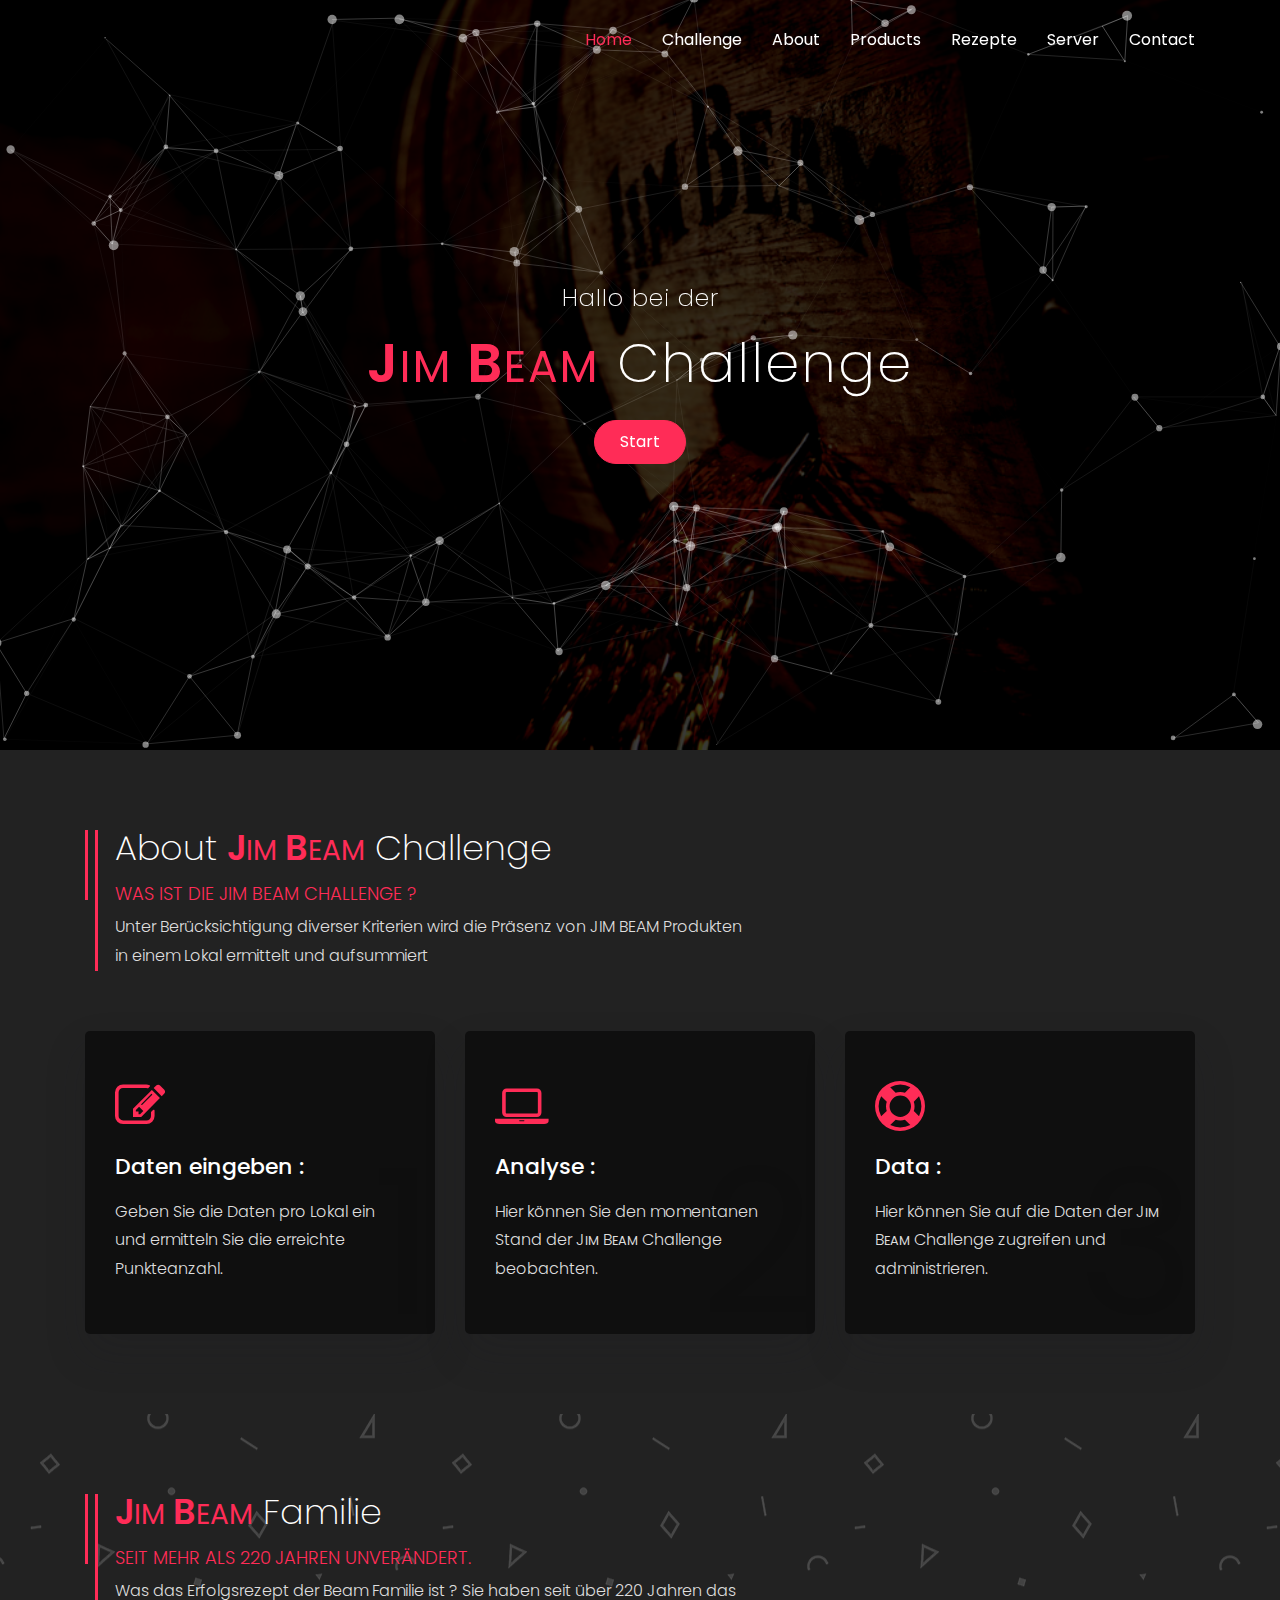
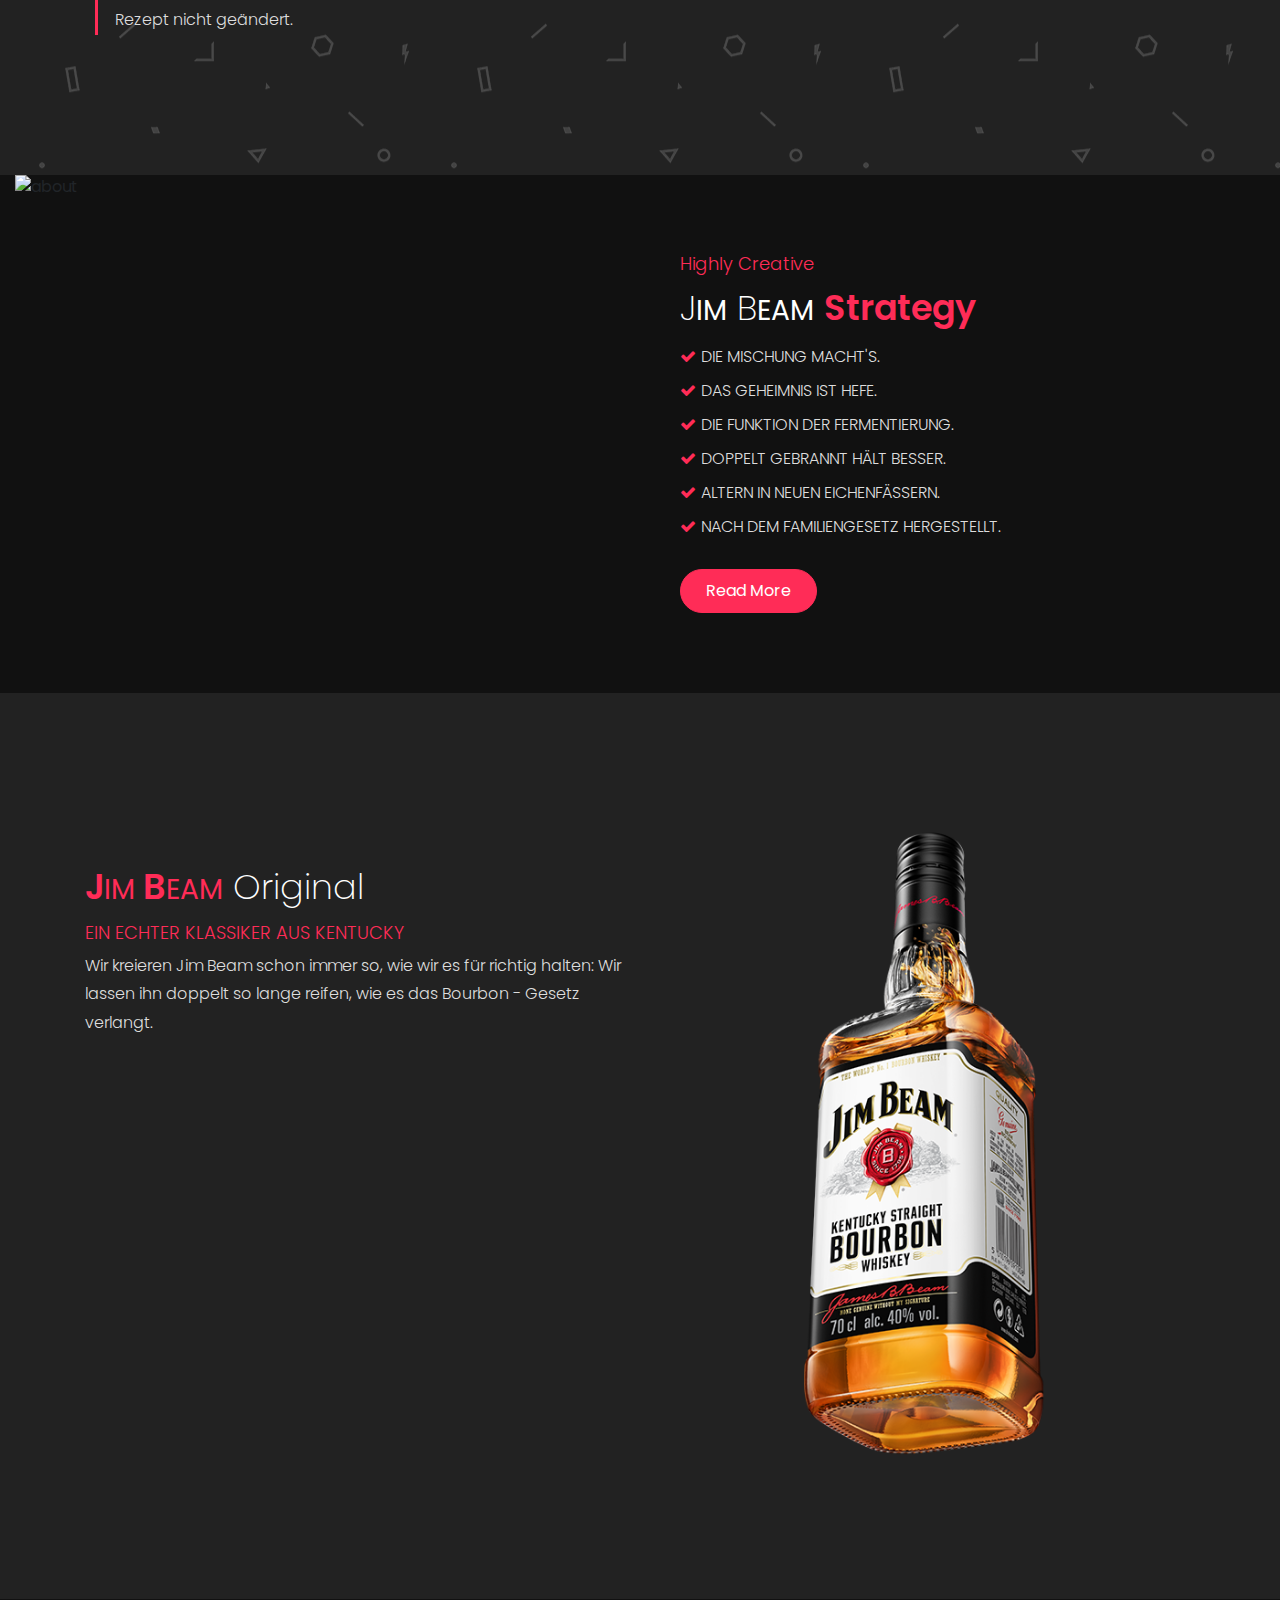
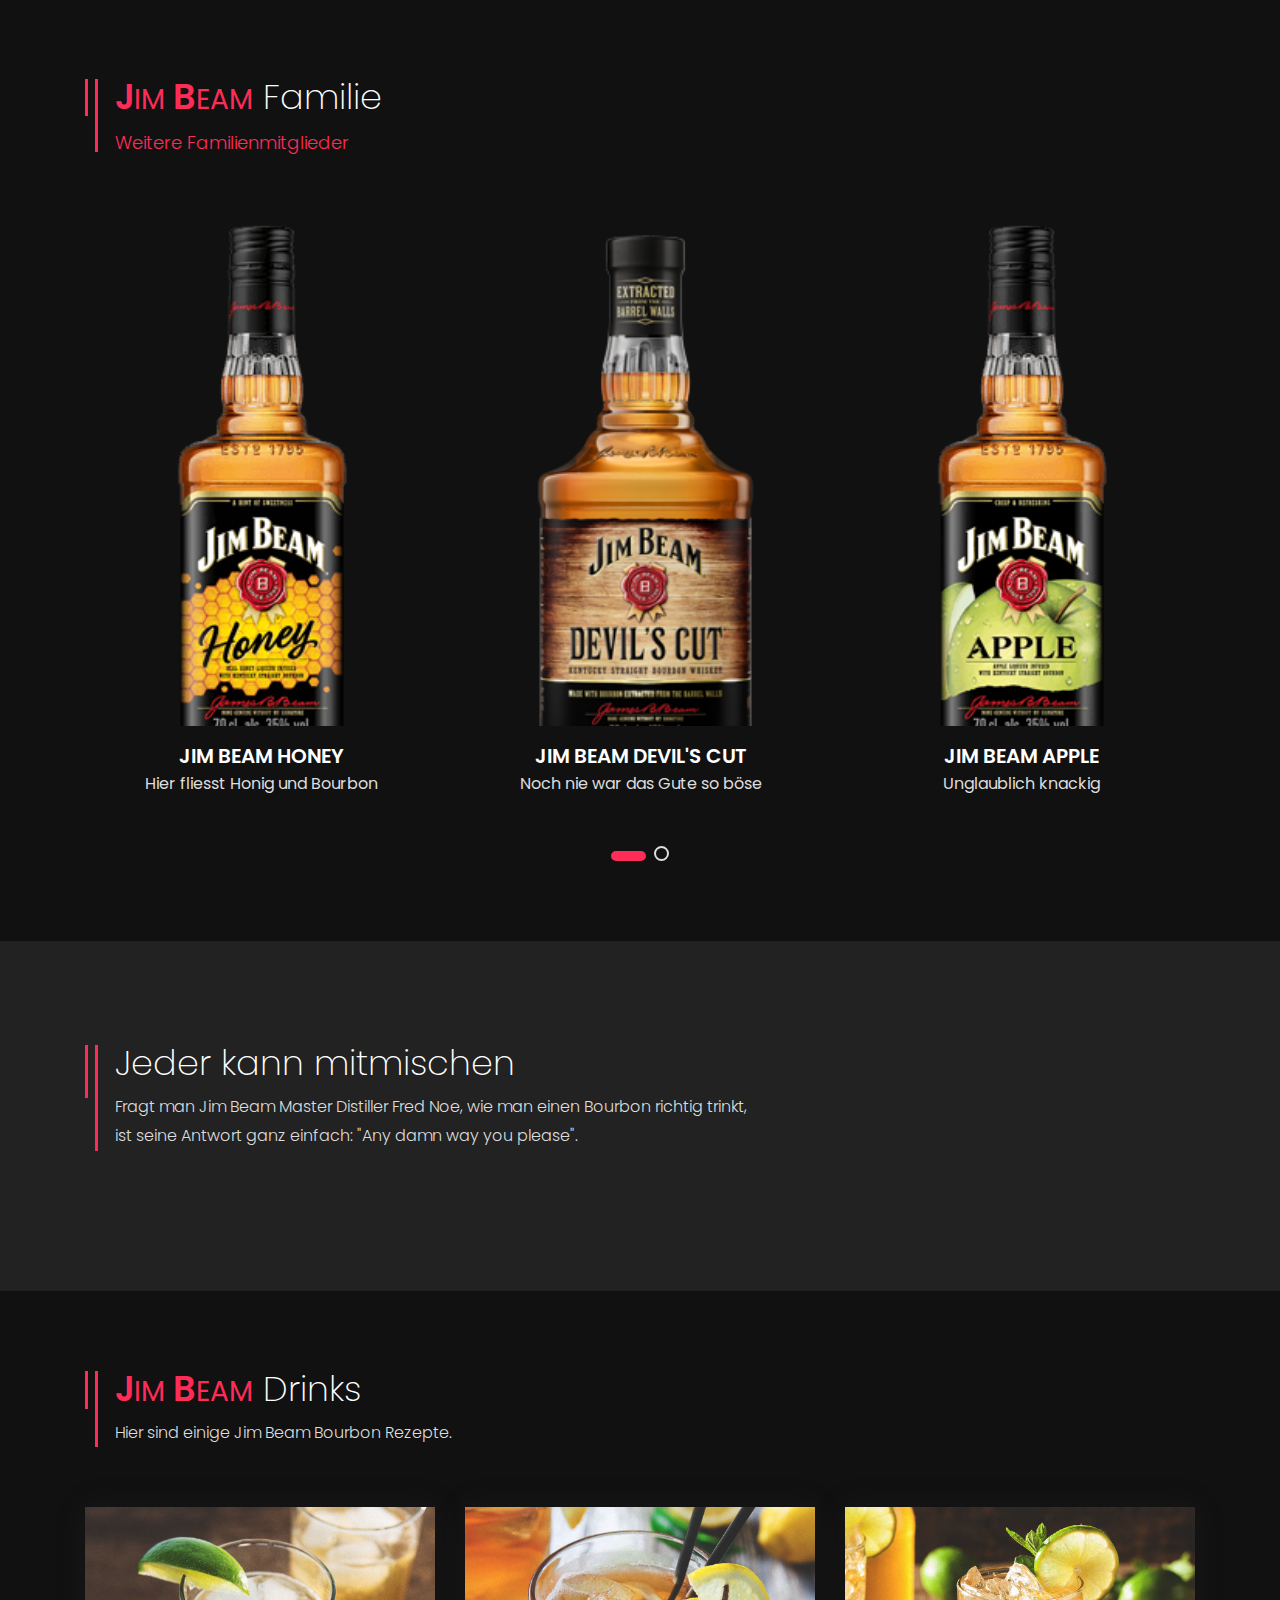
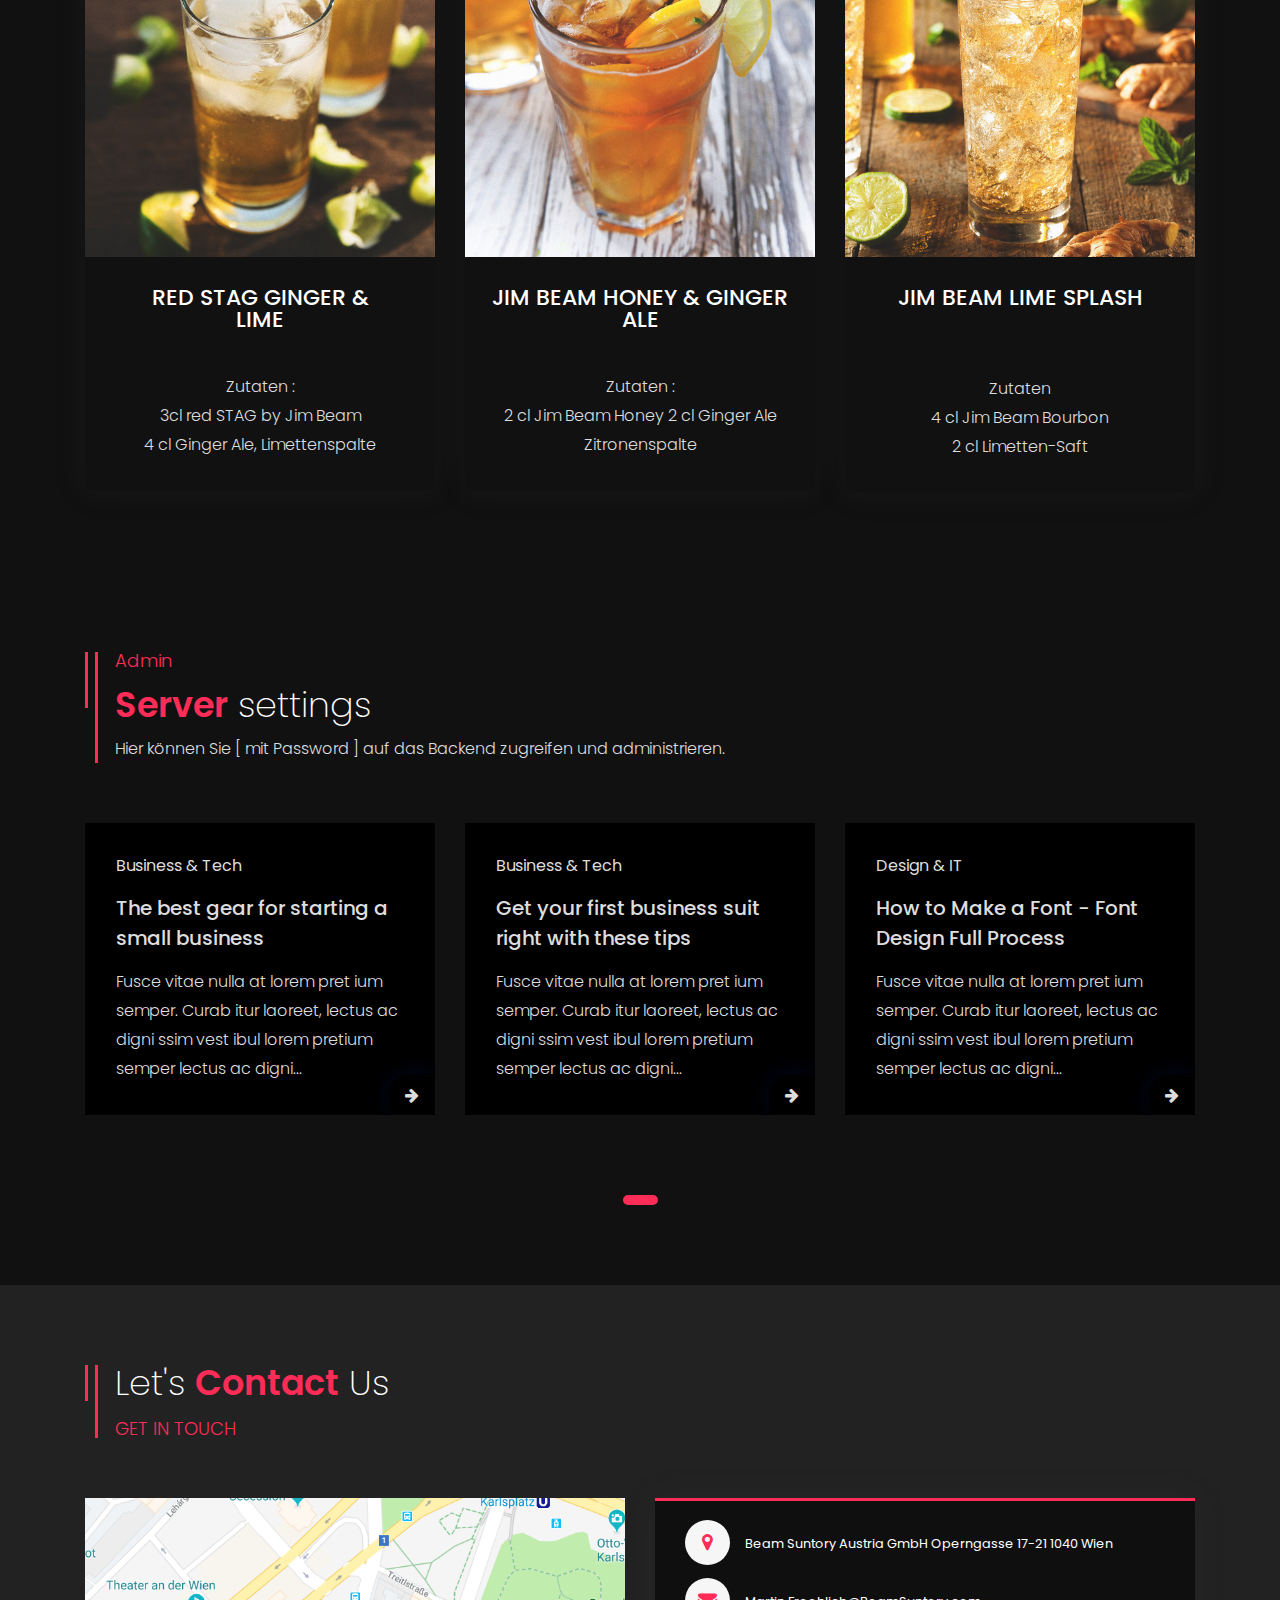
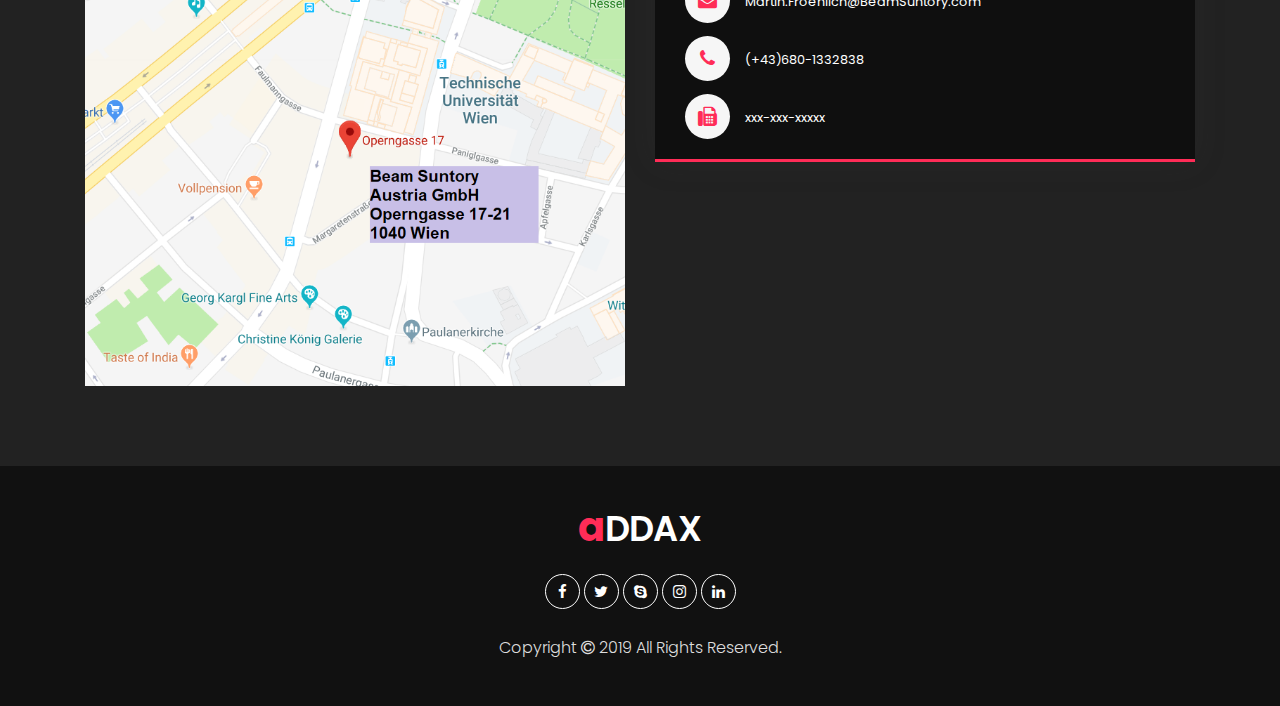
==== commit d5f8b7a8: "testtest" ====
--- a/index.html
+++ b/index.html
@@ -34,7 +34,7 @@
 				<div class="cube3 cube"></div>
 			</div>
         </div>
-        <!-- End Preloader Area -->
+        <!-- End Preloader Area --xxxxxxxxx >
 
         <!-- Start Main Header Area -->
         <nav class="navbar navbar-expand-lg navbar-light bg-light header-sticky">
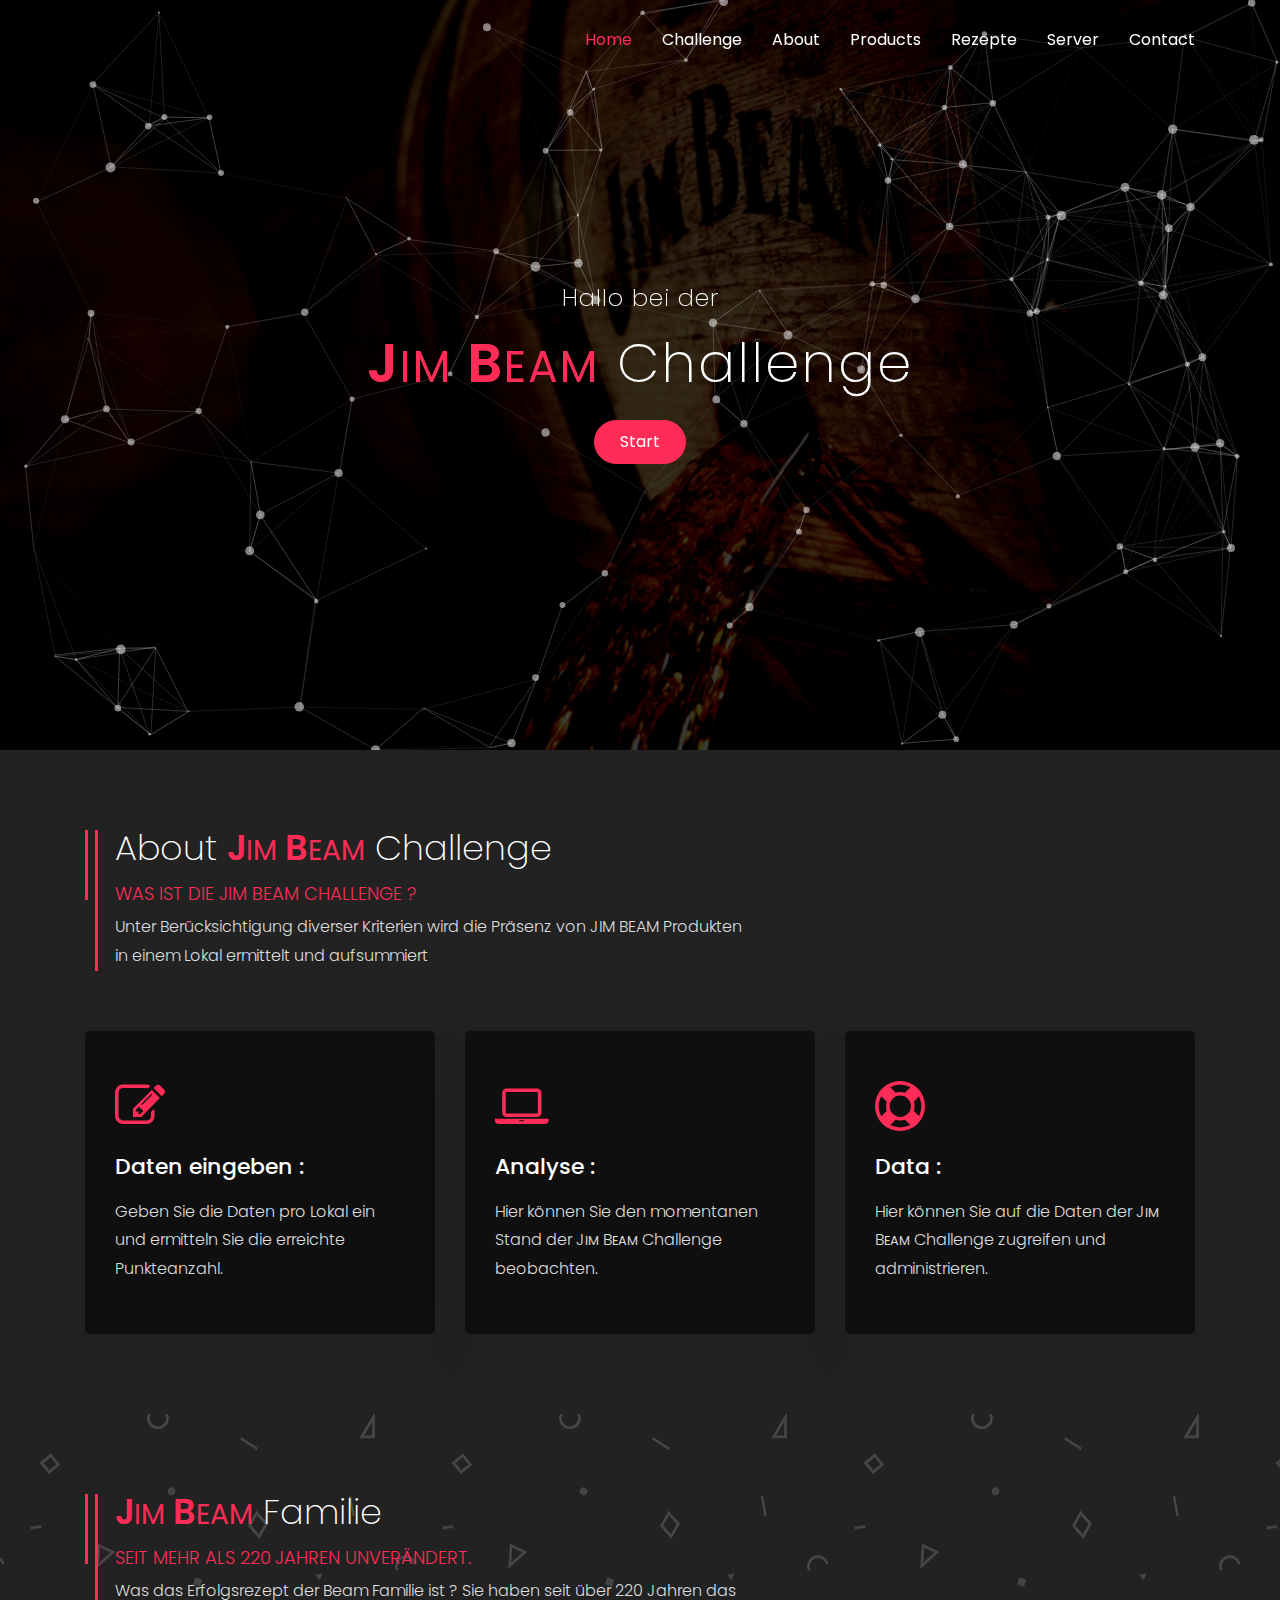
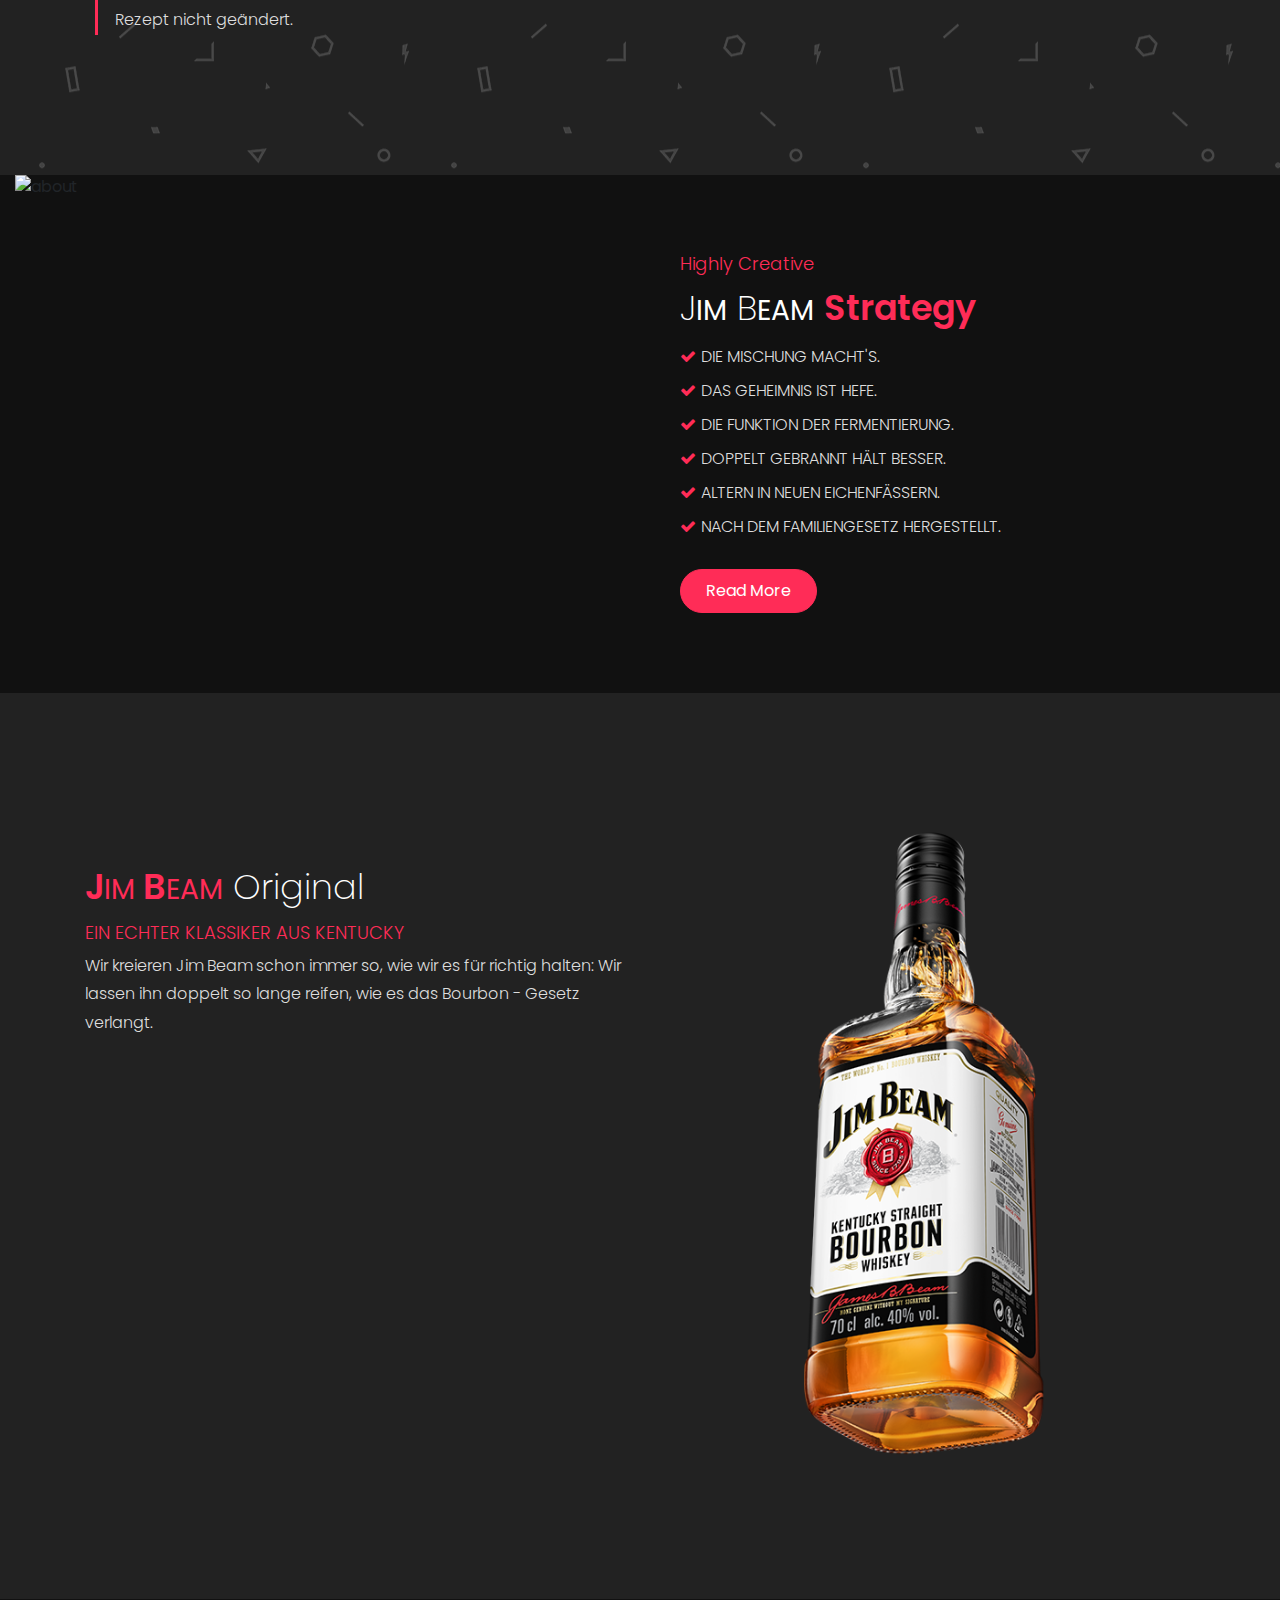
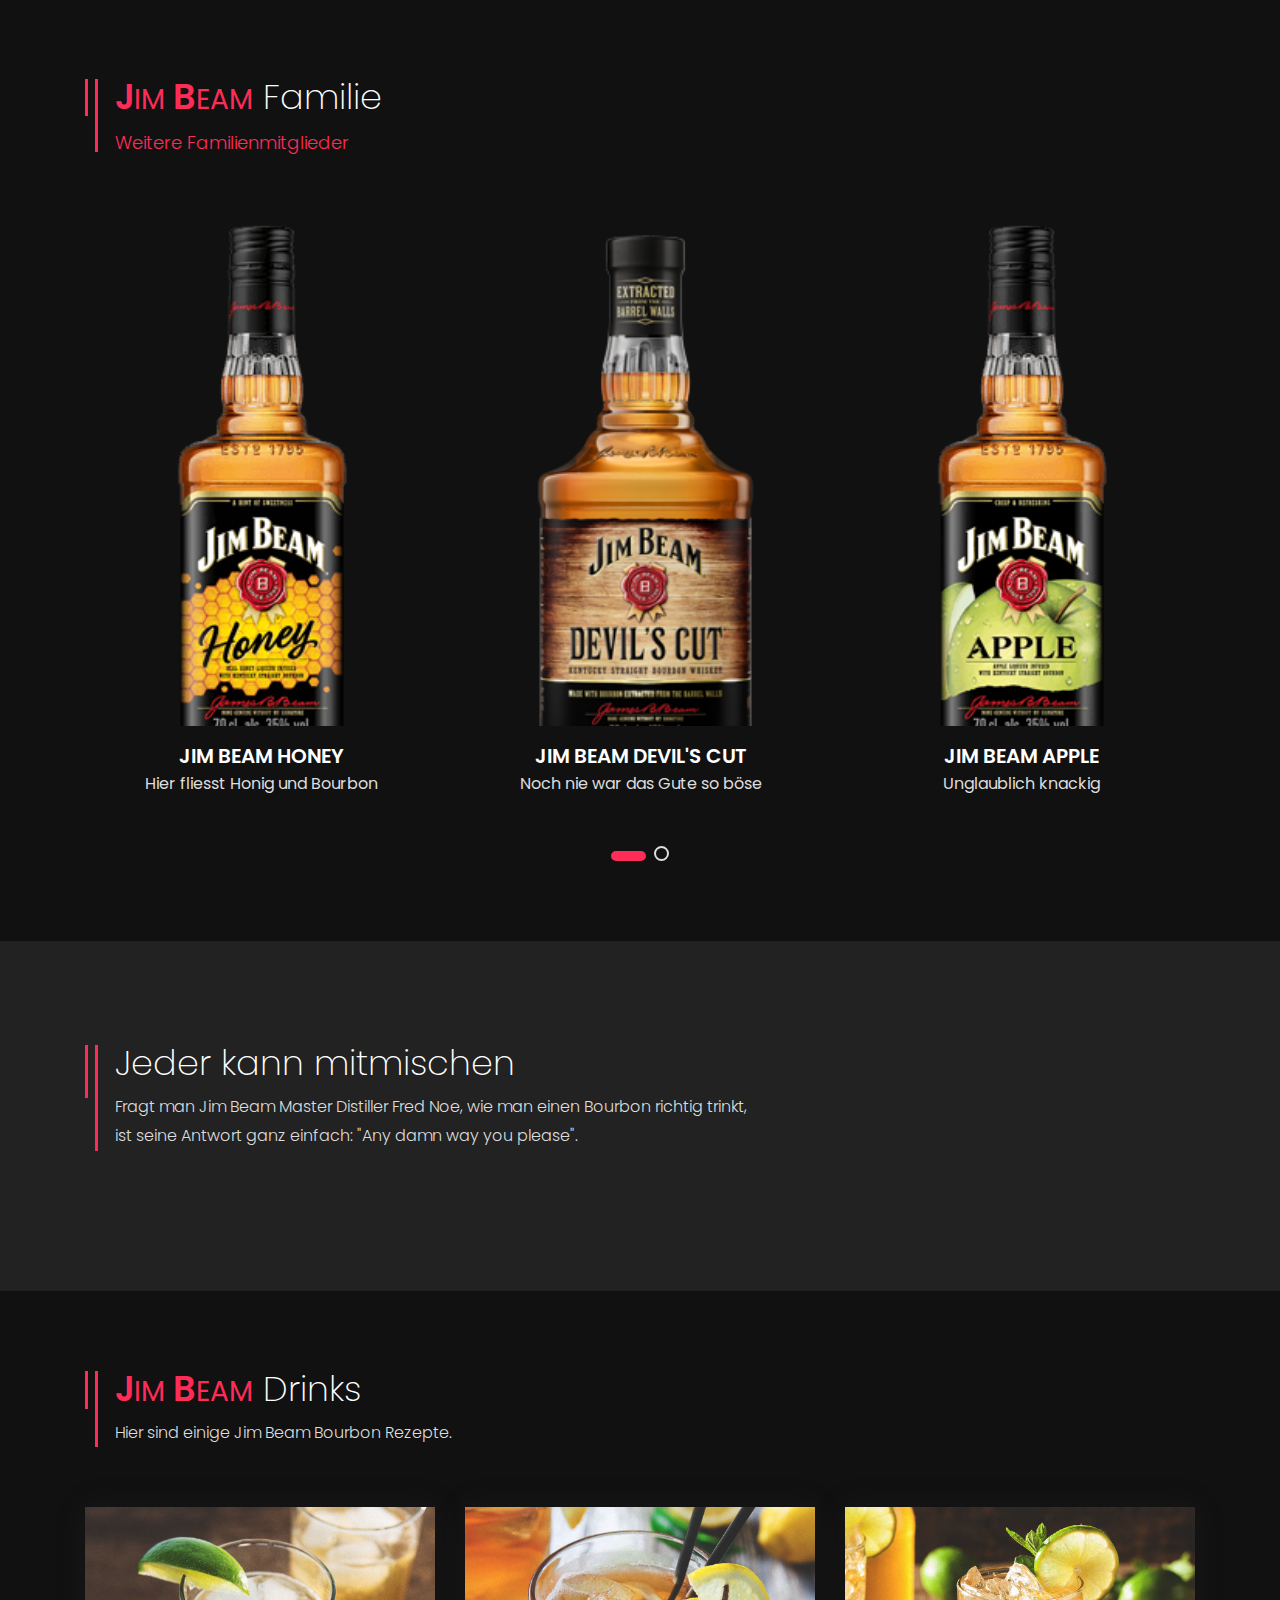
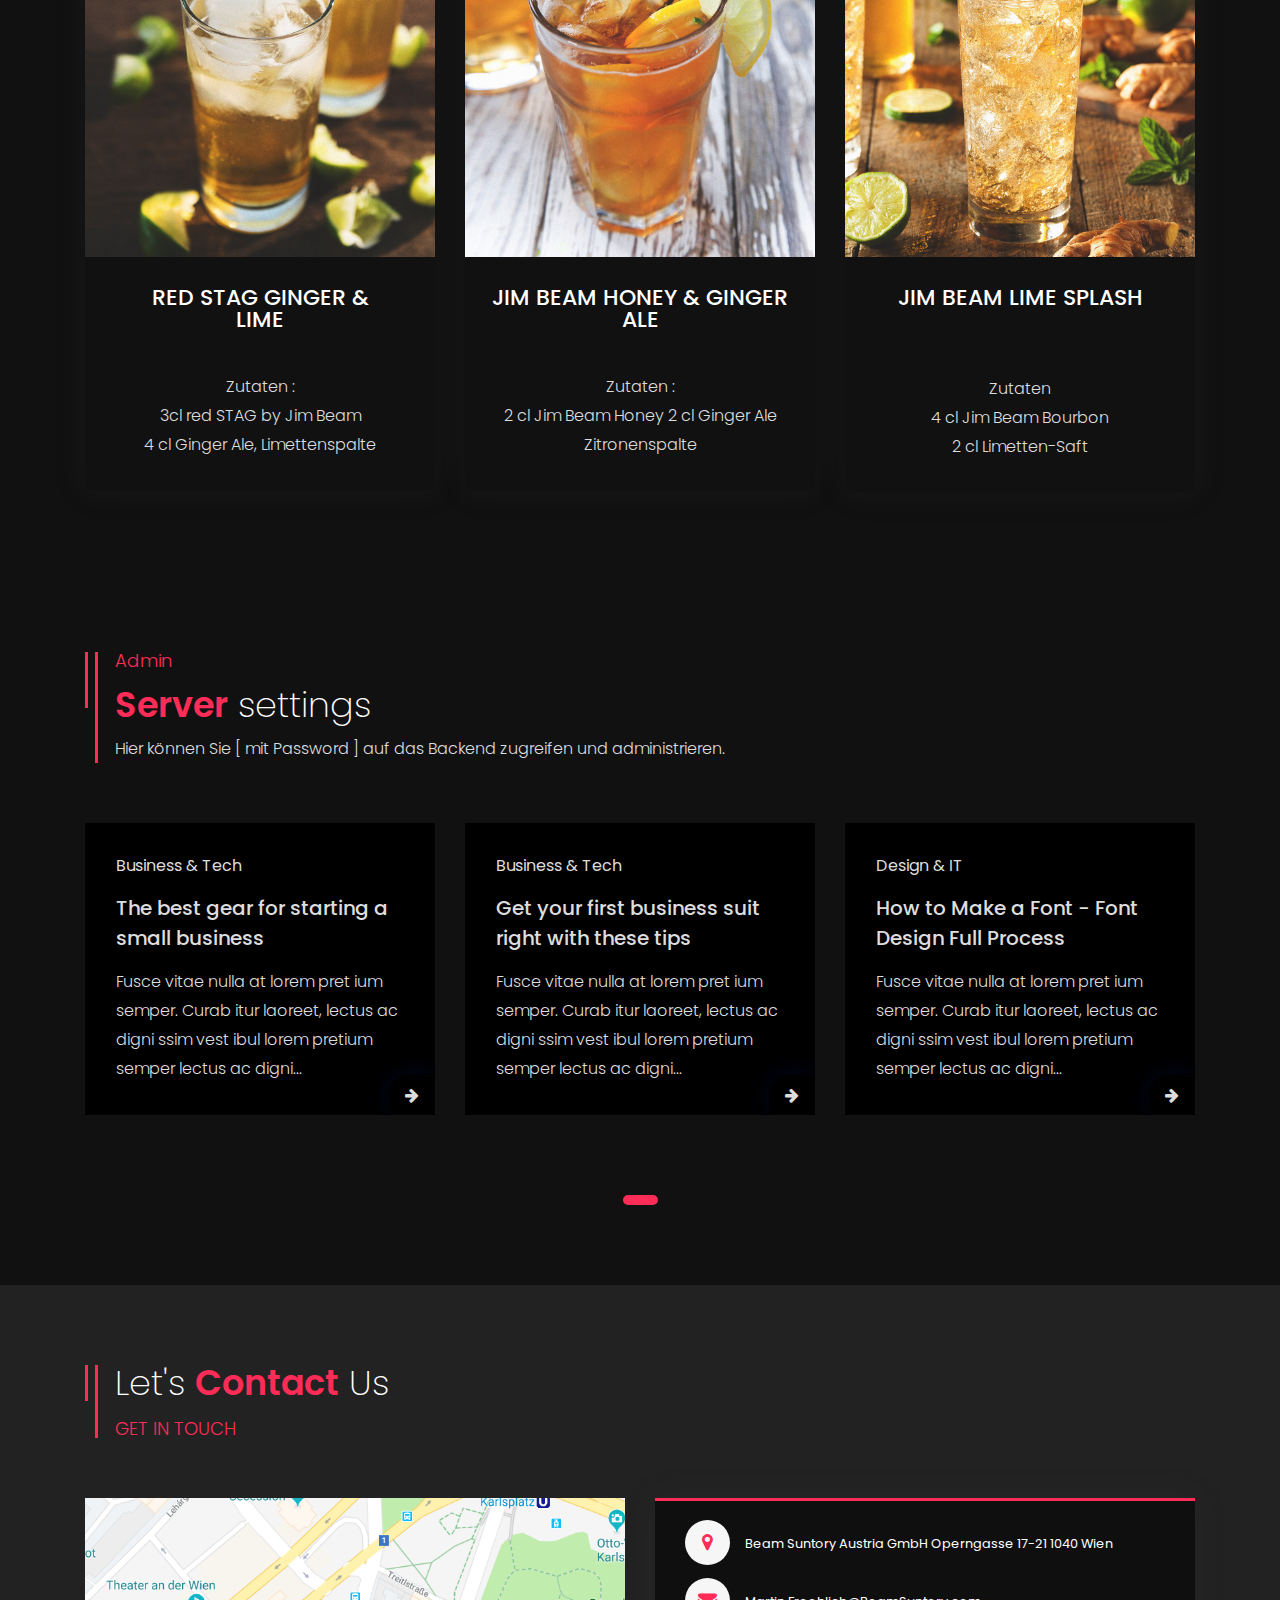
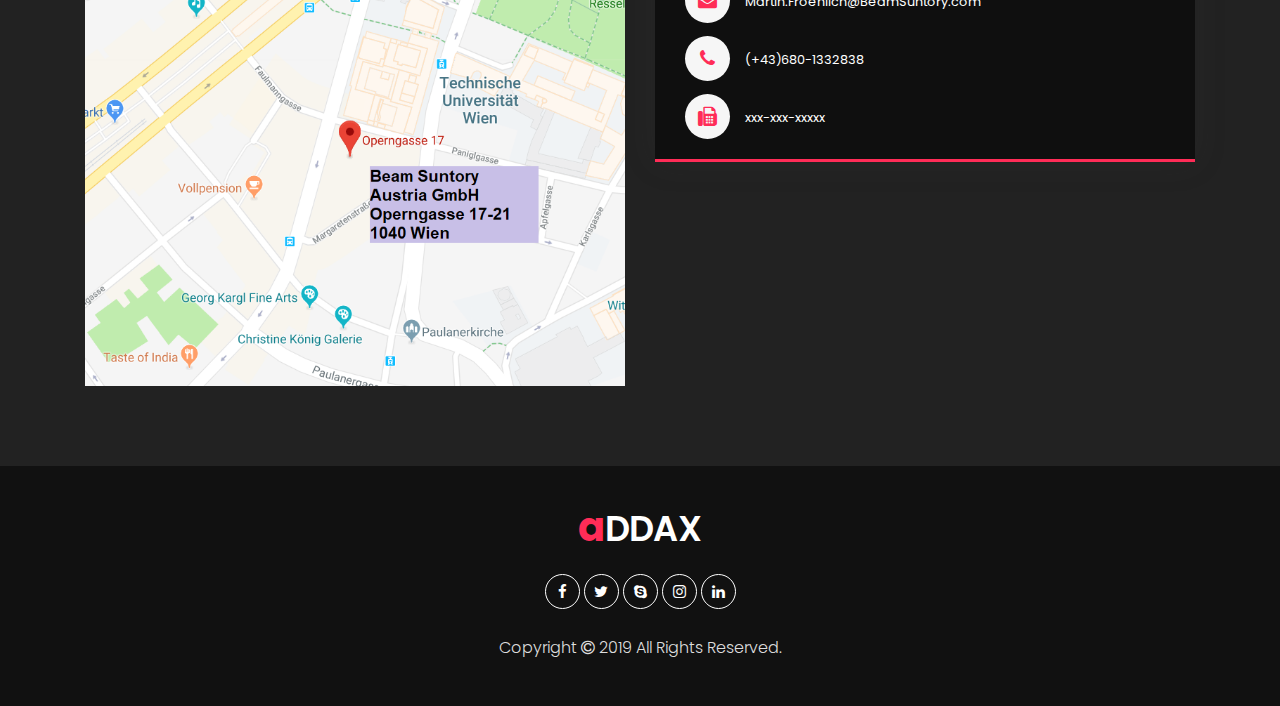
==== commit 2009506a: "testtest" ====
--- a/index.html
+++ b/index.html
@@ -34,7 +34,7 @@
 				<div class="cube3 cube"></div>
 			</div>
         </div>
-        <!-- End Preloader Area --xxxxxxxxx >
+        <!-- End Preloader Area --xxxxxxxxxvffff >
 
         <!-- Start Main Header Area -->
         <nav class="navbar navbar-expand-lg navbar-light bg-light header-sticky">
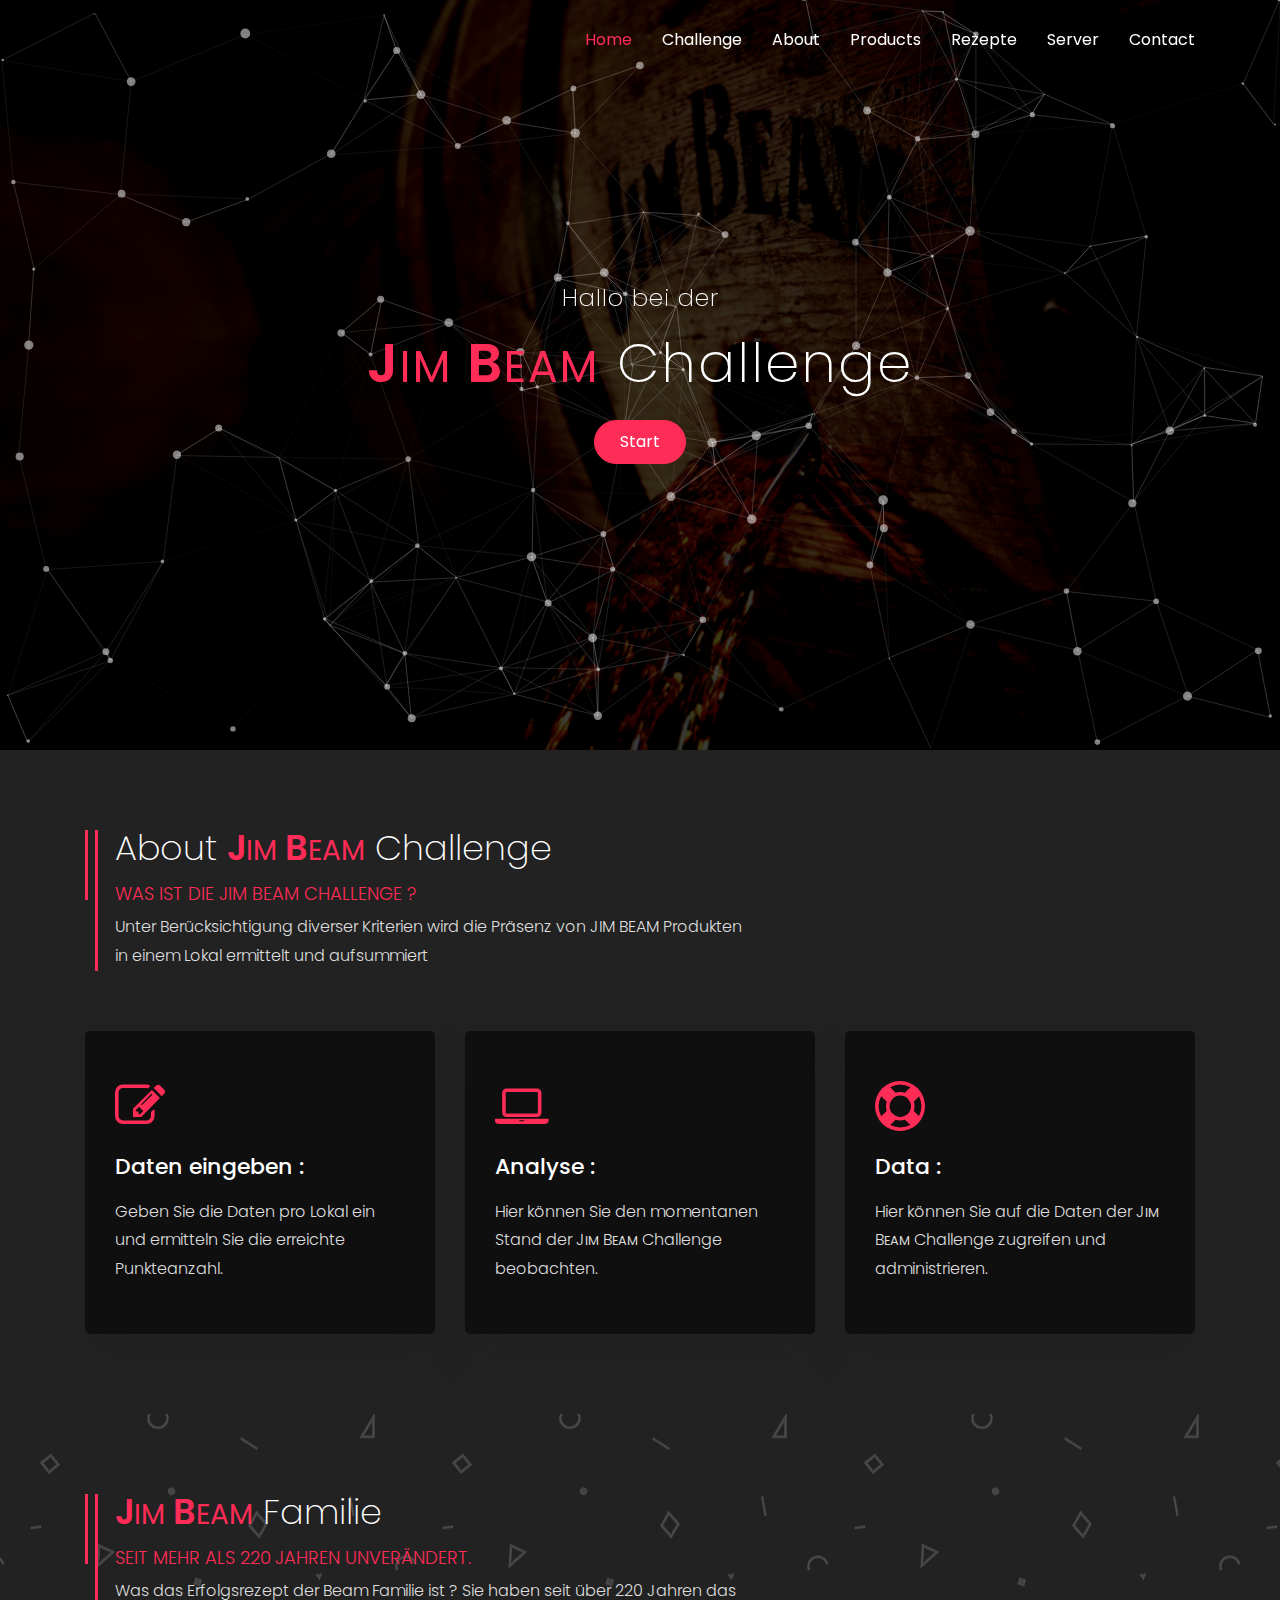
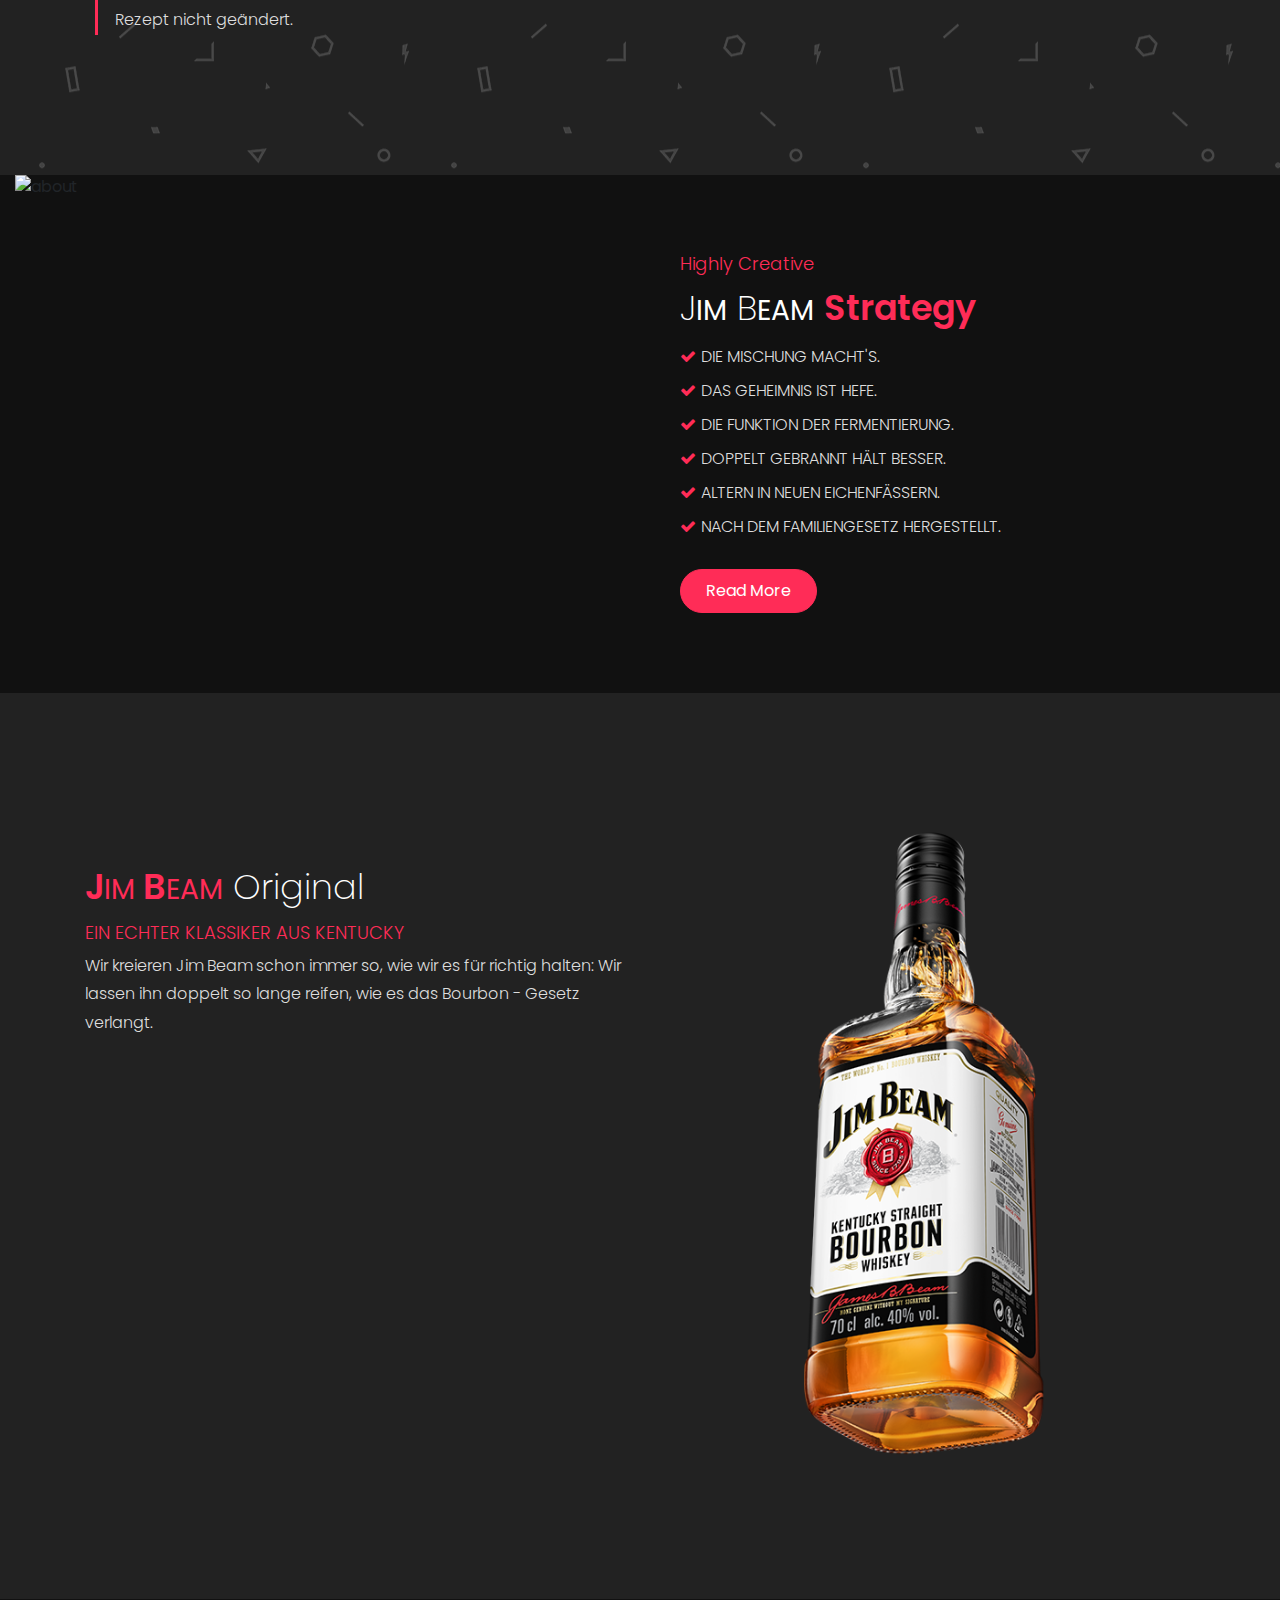
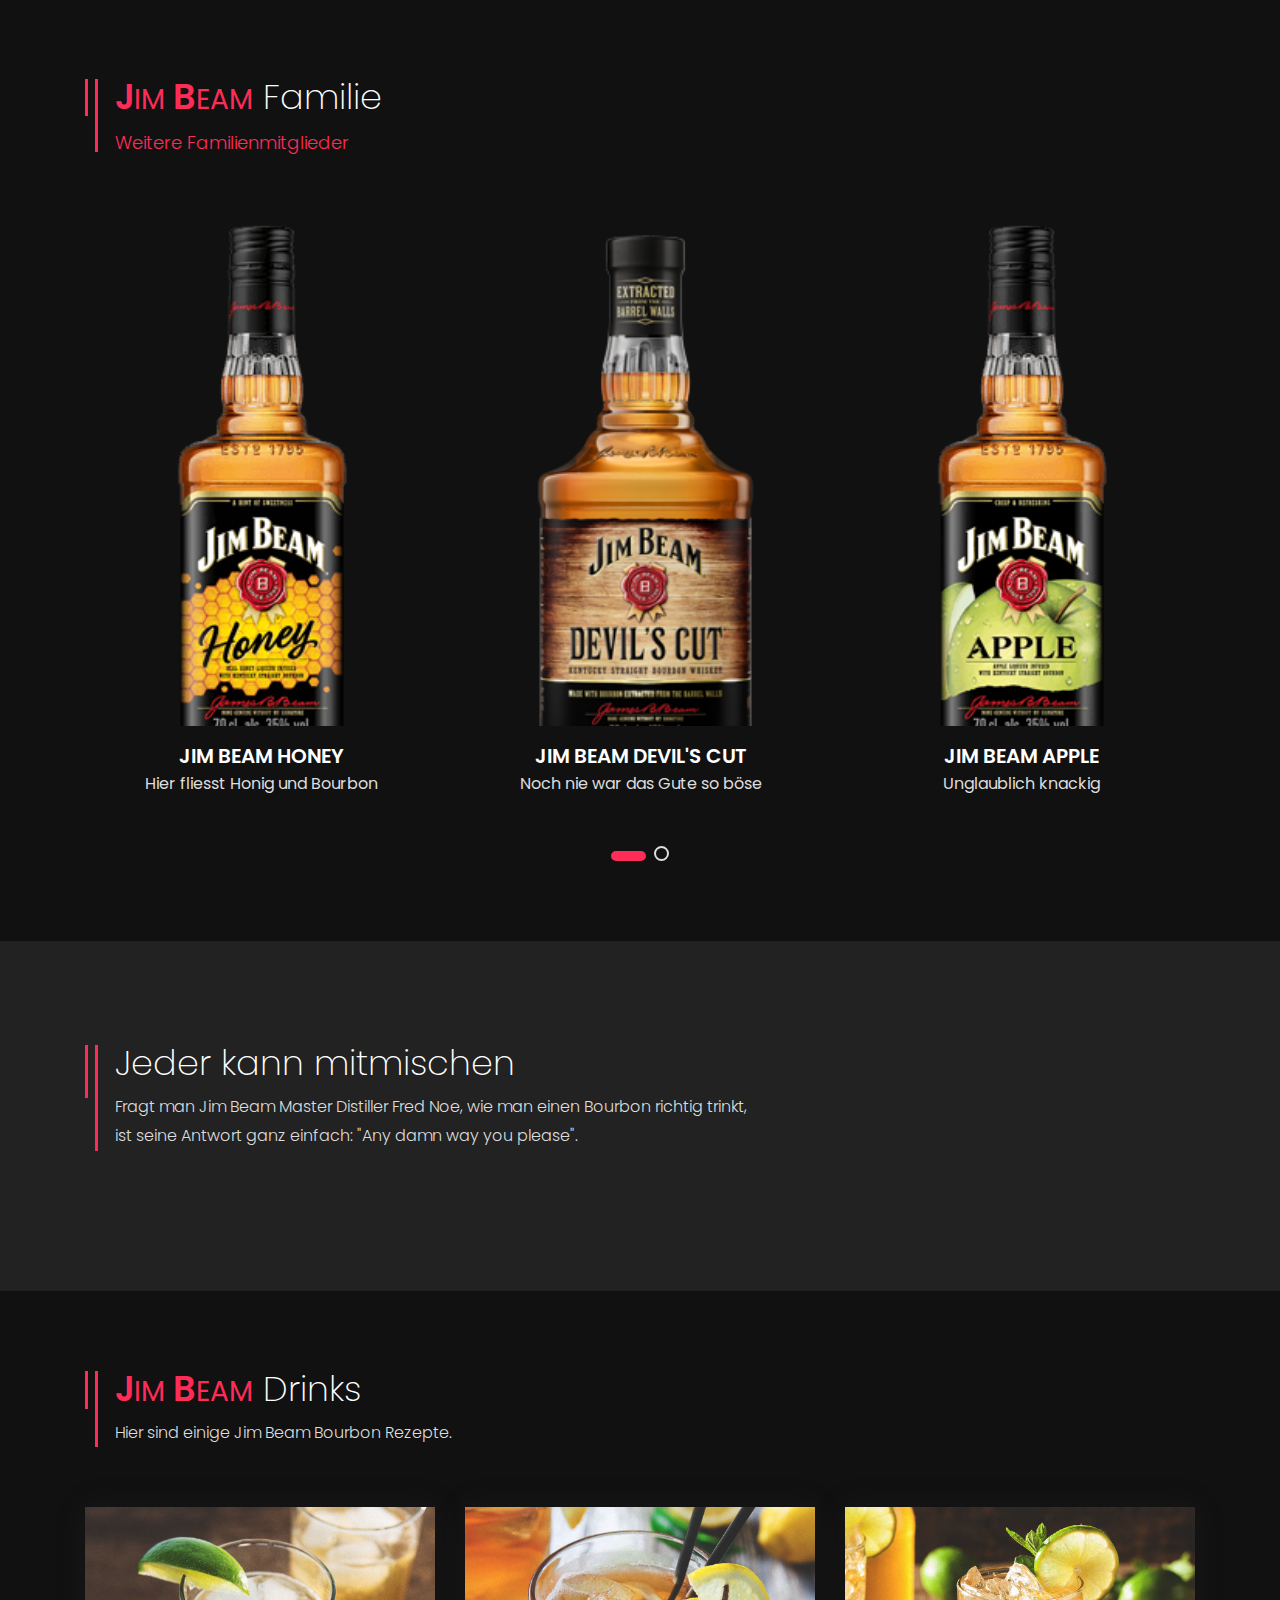
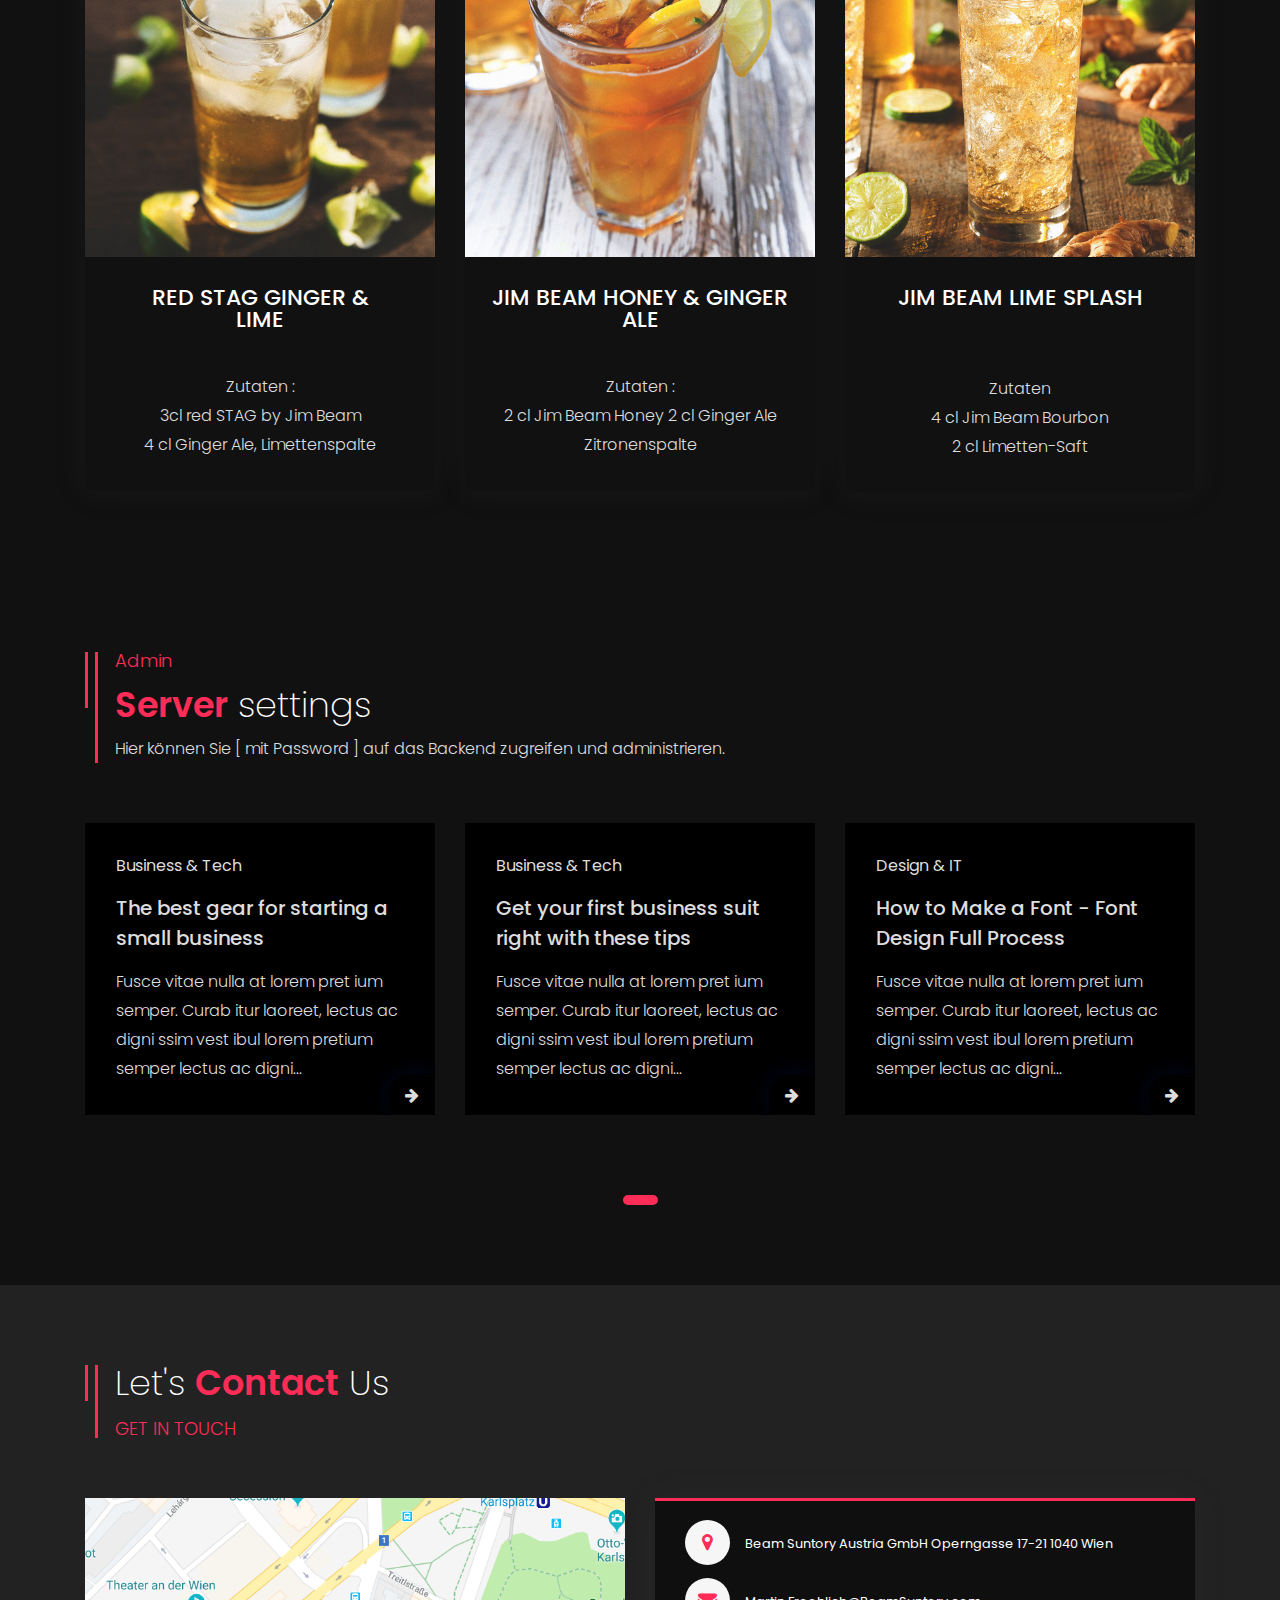
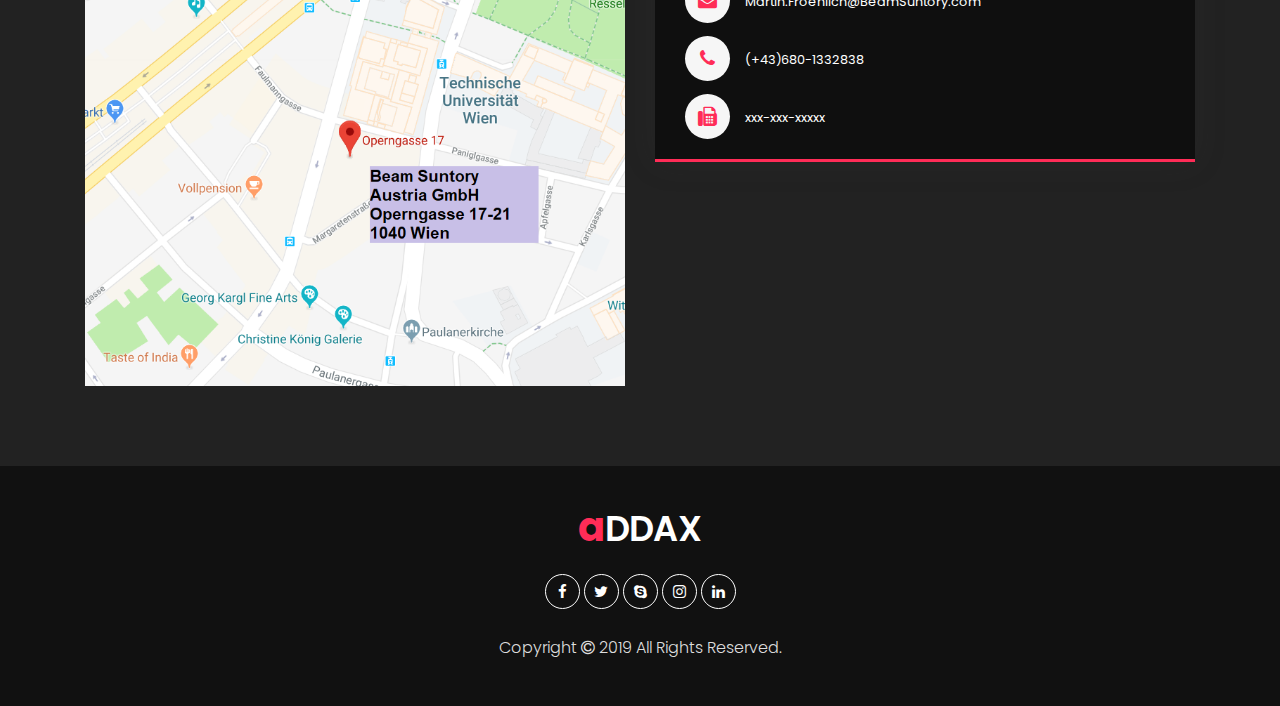
==== commit 061eb699: "testtest" ====
--- a/index.html
+++ b/index.html
@@ -34,7 +34,7 @@
 				<div class="cube3 cube"></div>
 			</div>
         </div>
-        <!-- End Preloader Area --xxxxxxxxxvffff >
+        <!-- End Preloader Area --xxxxxxxxxvffdddddcccccff >
 
         <!-- Start Main Header Area -->
         <nav class="navbar navbar-expand-lg navbar-light bg-light header-sticky">
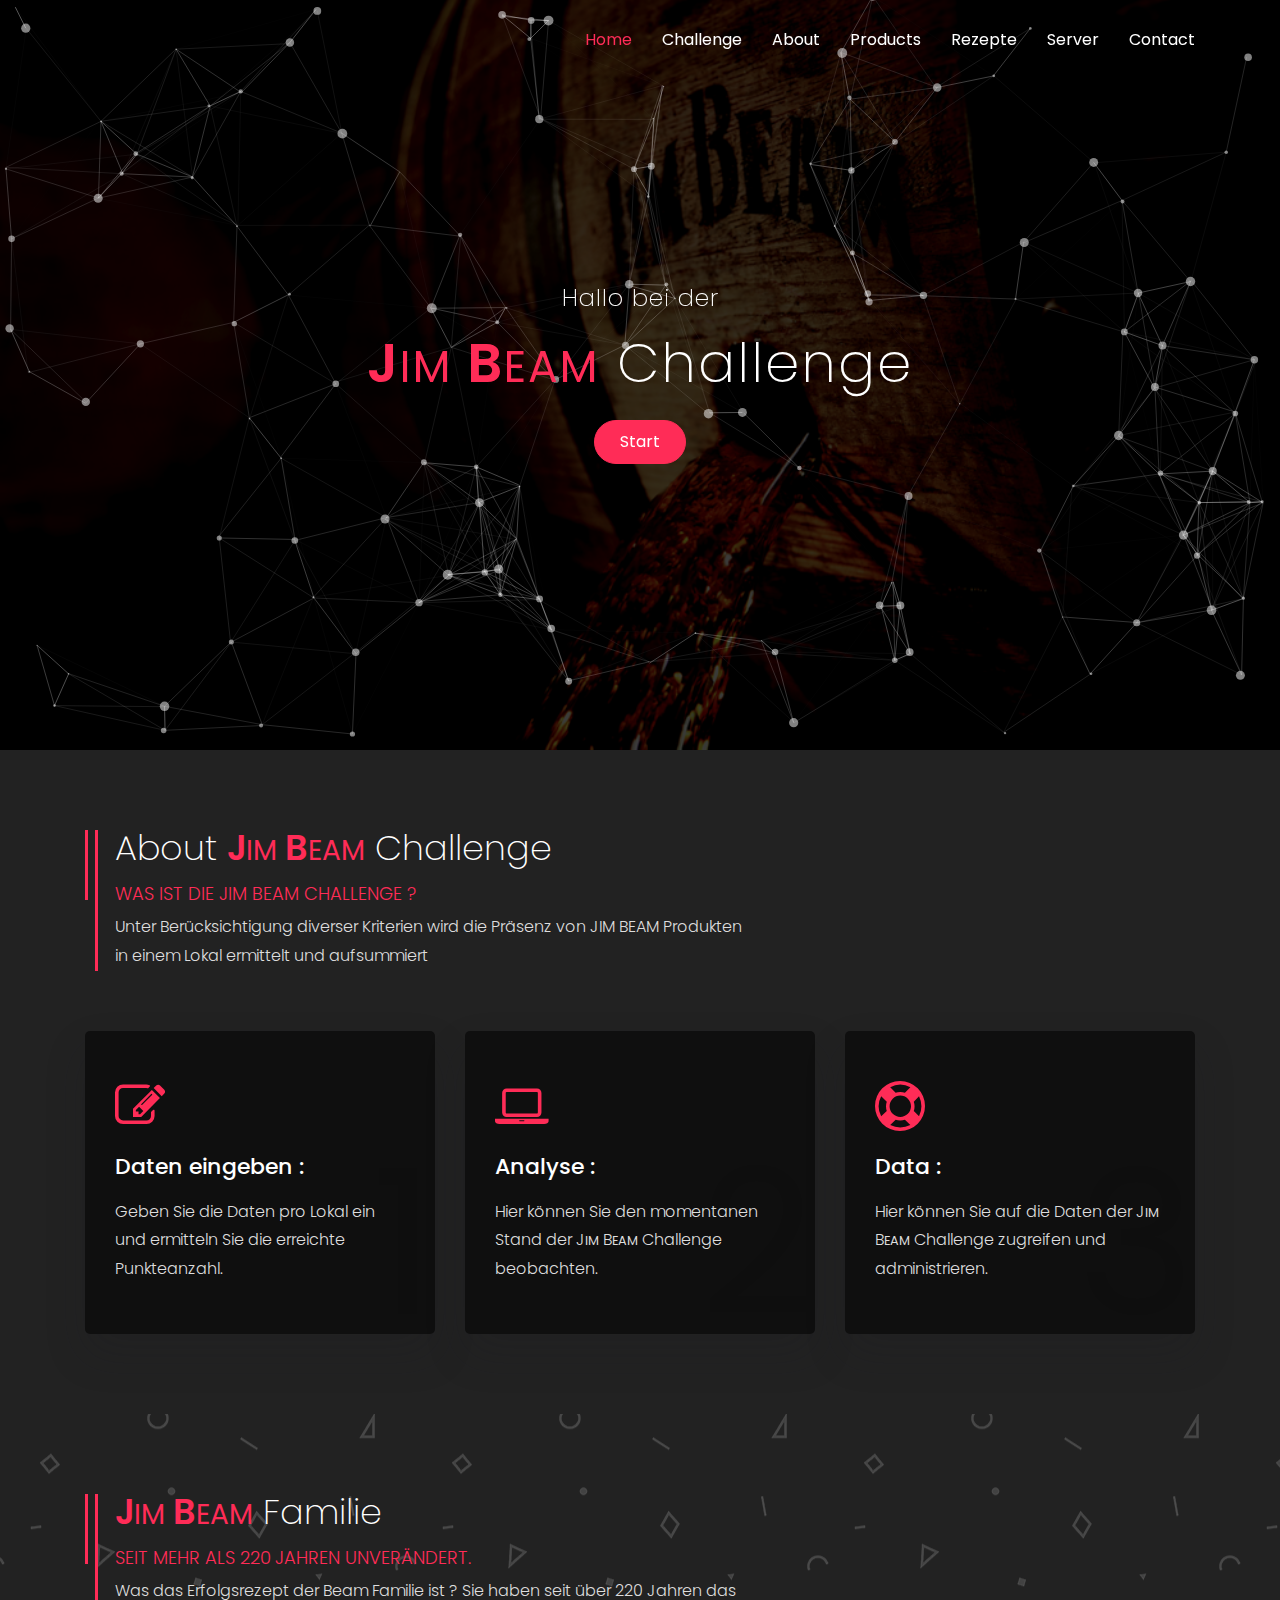
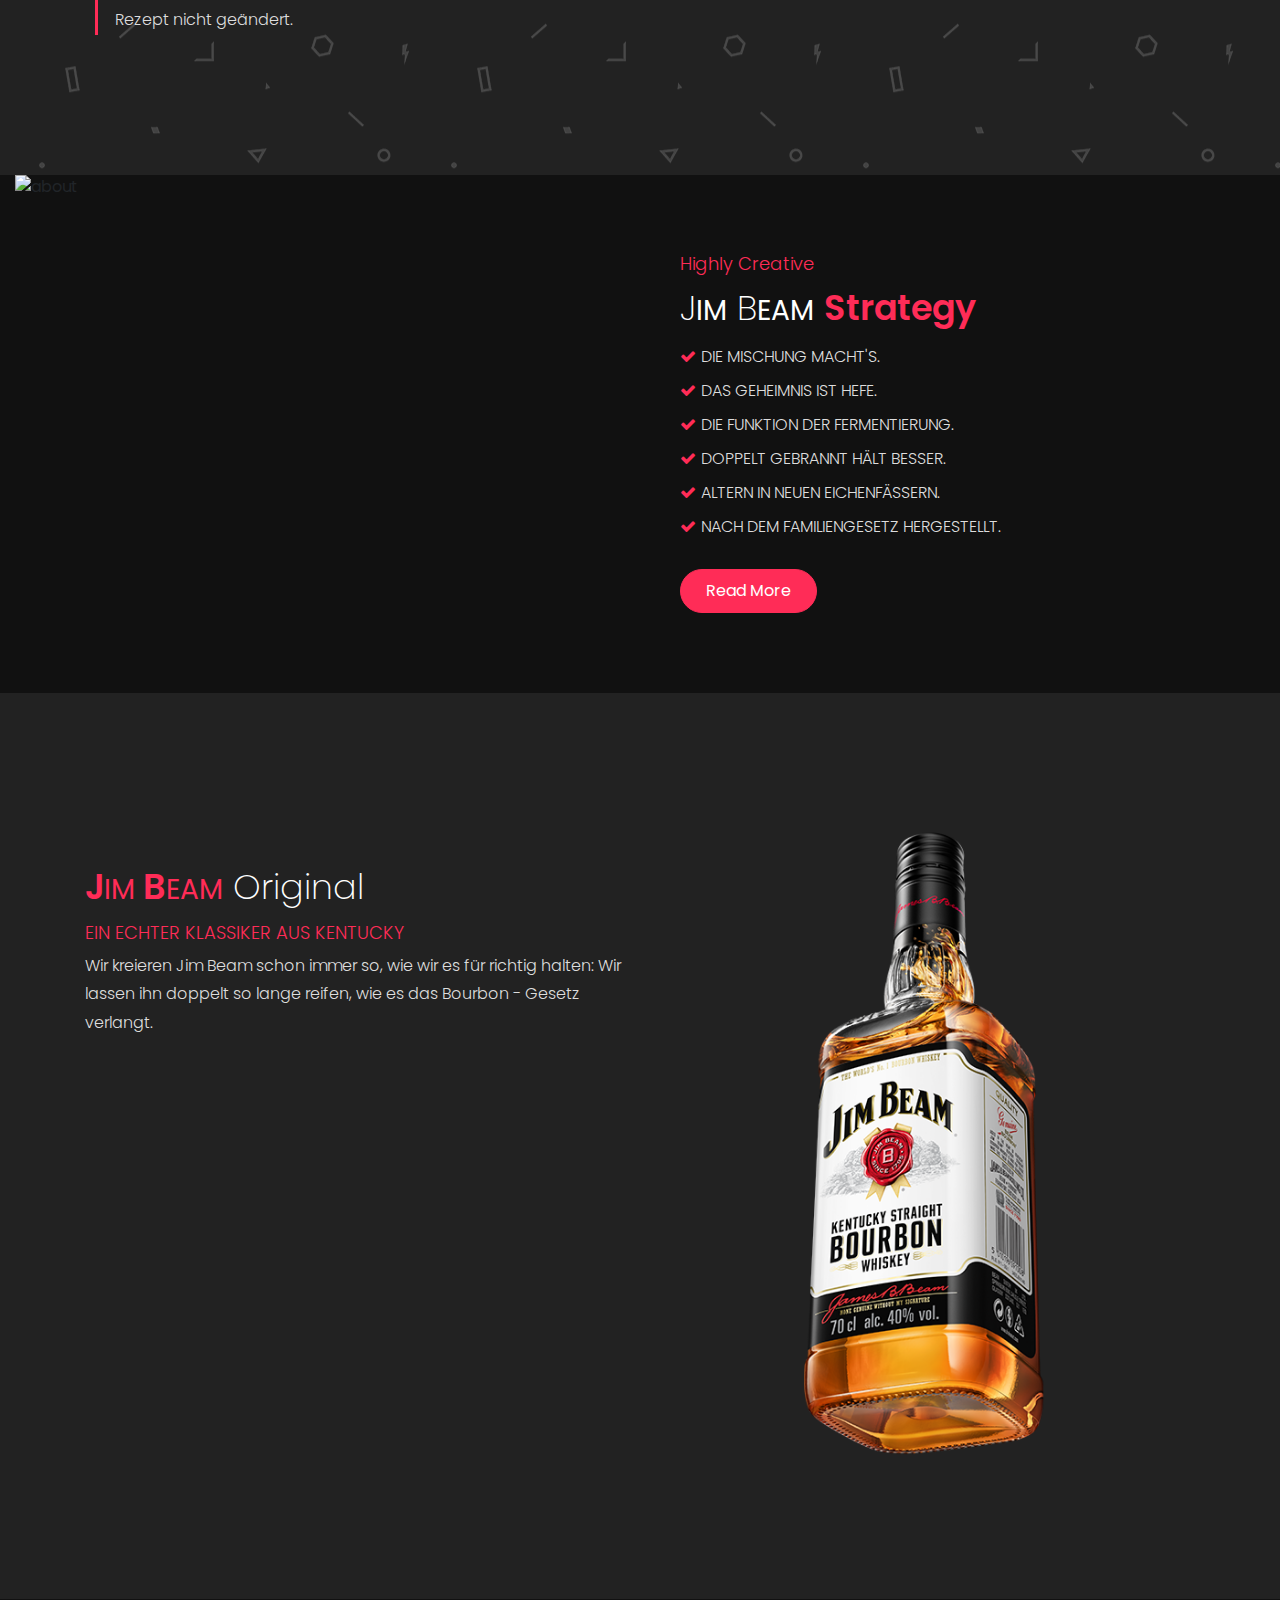
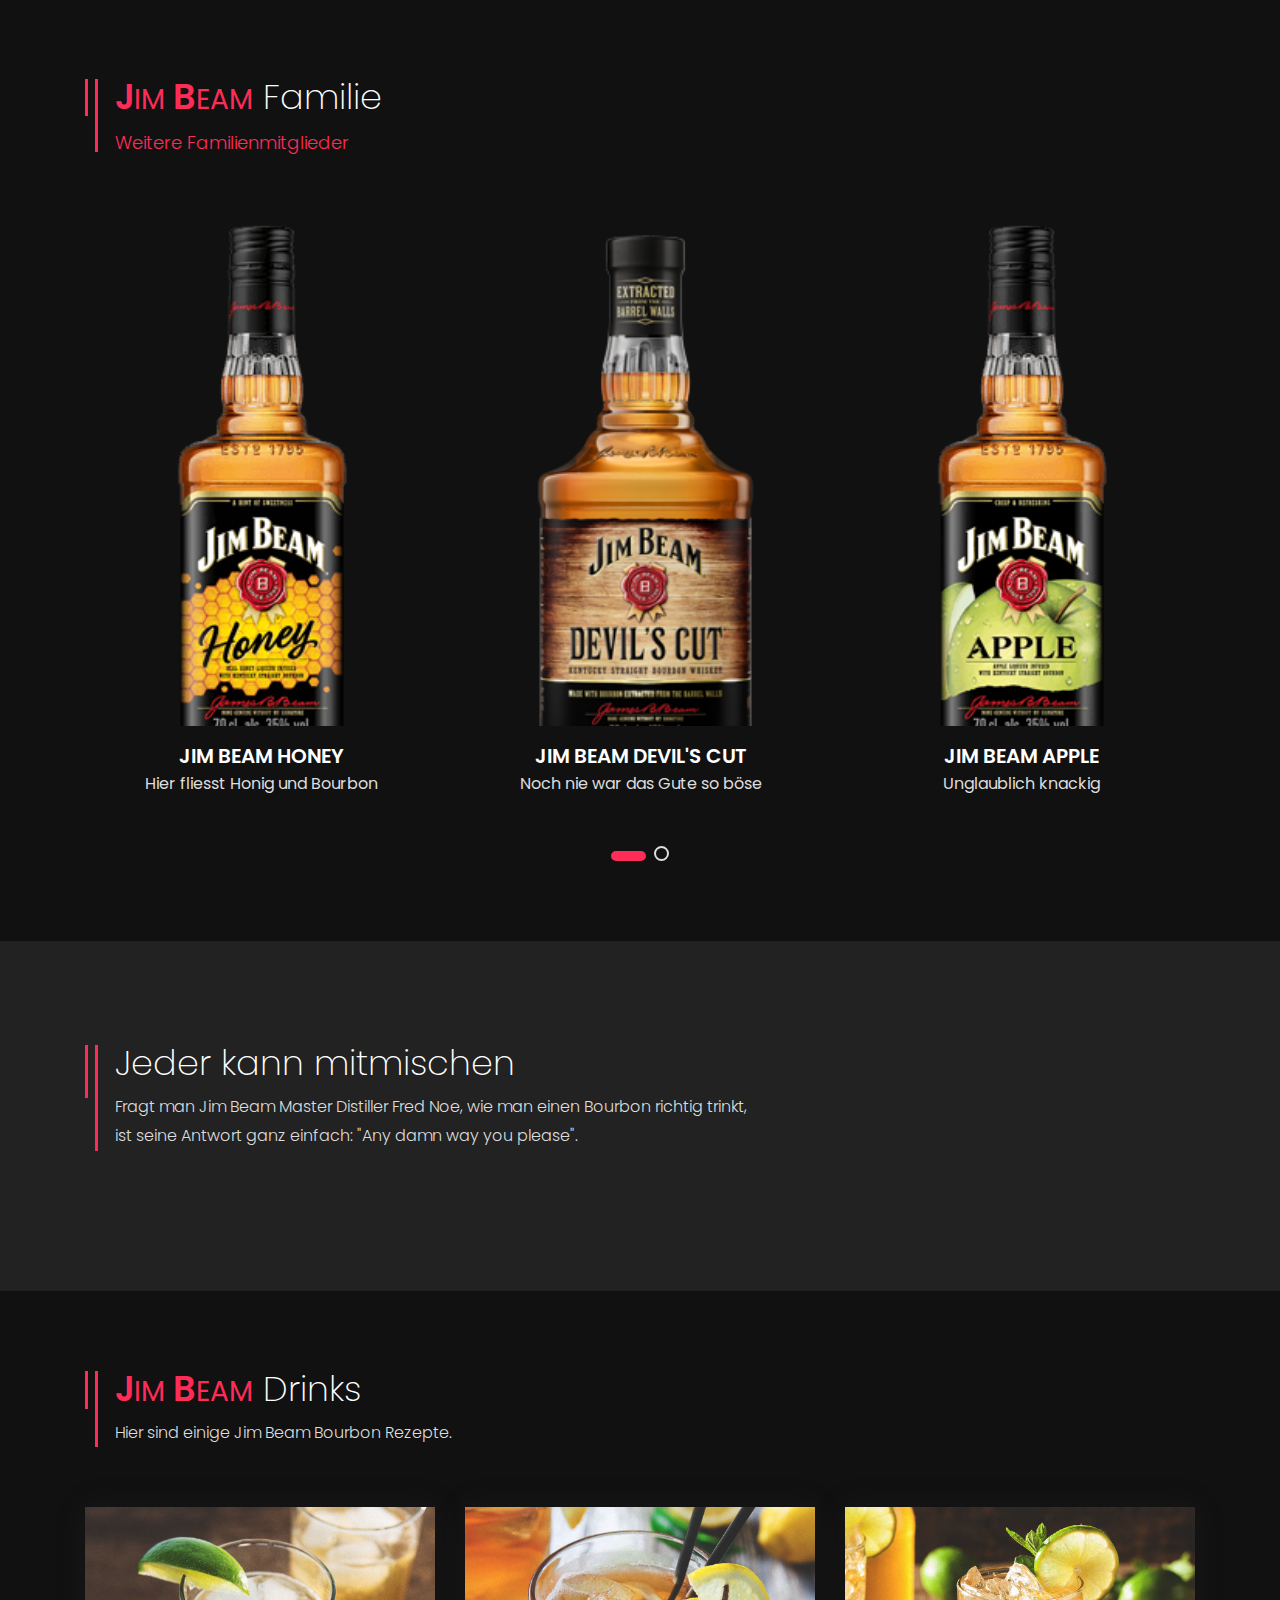
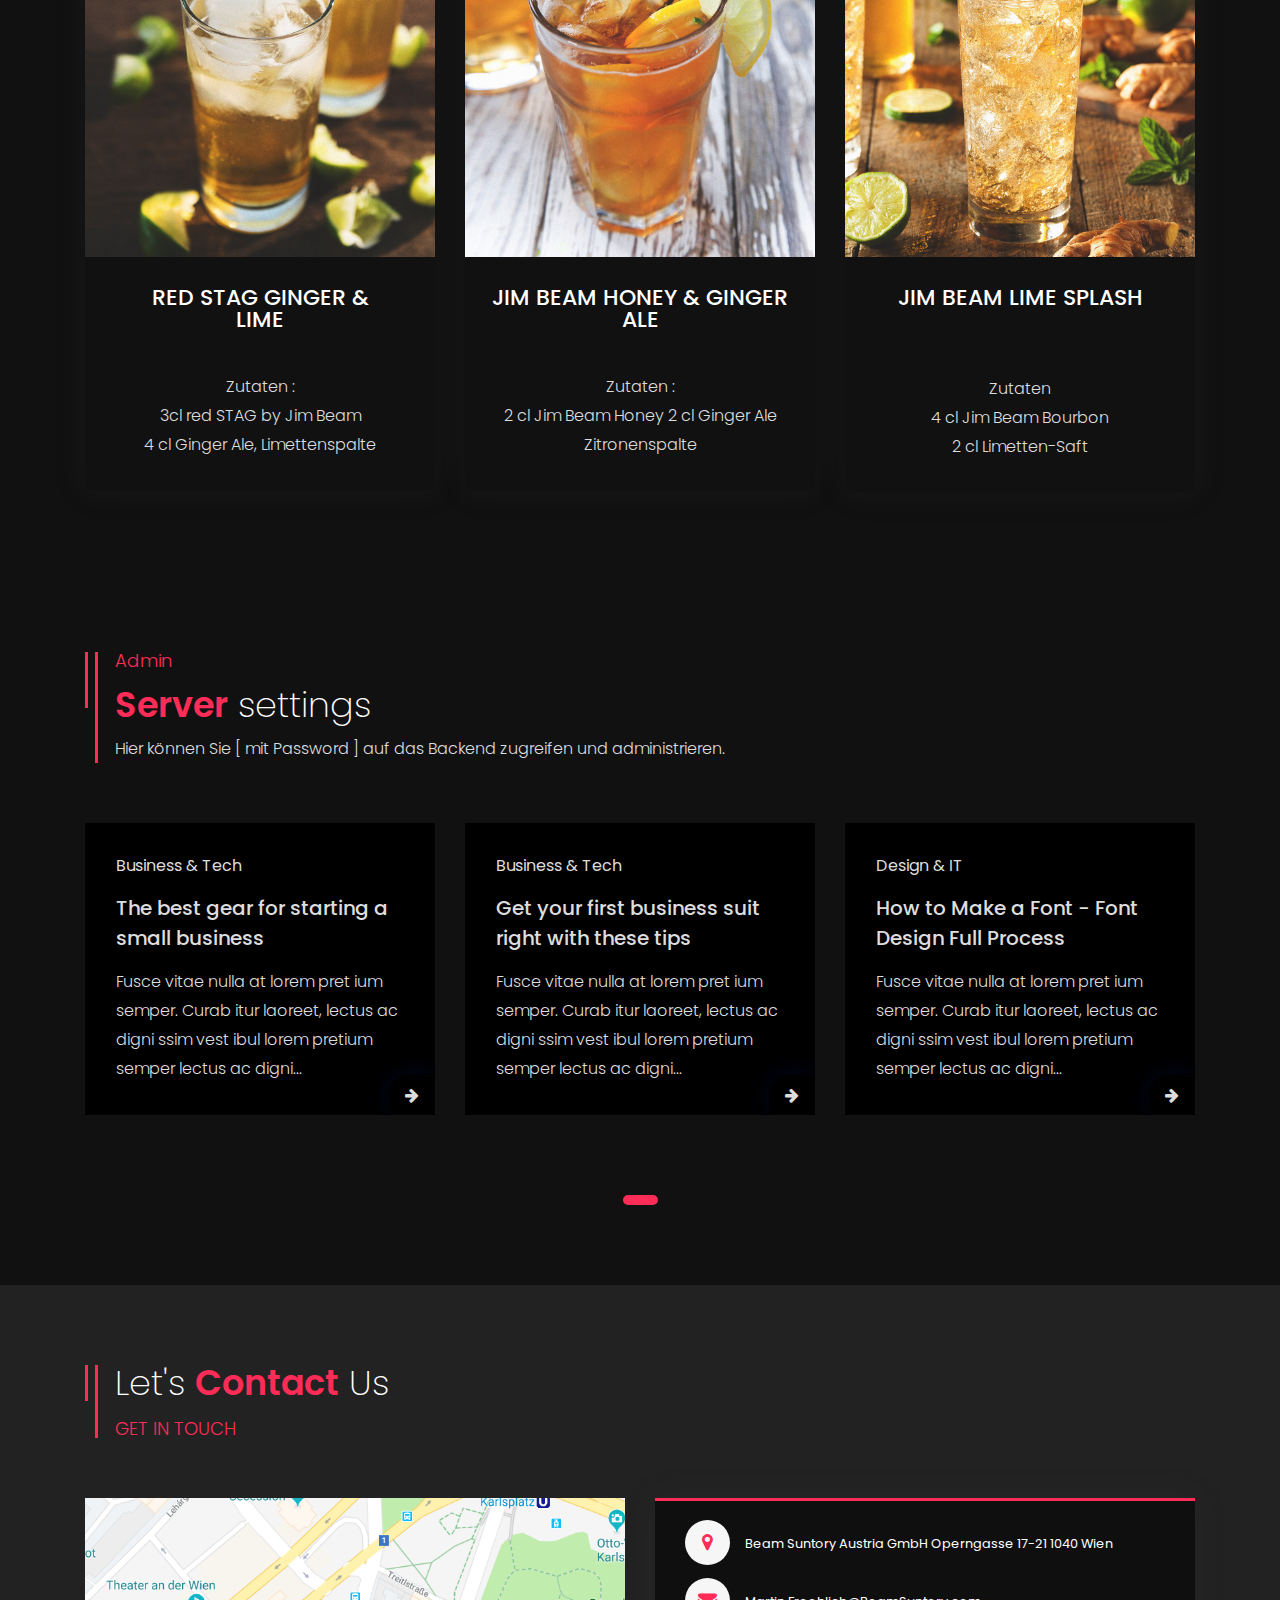
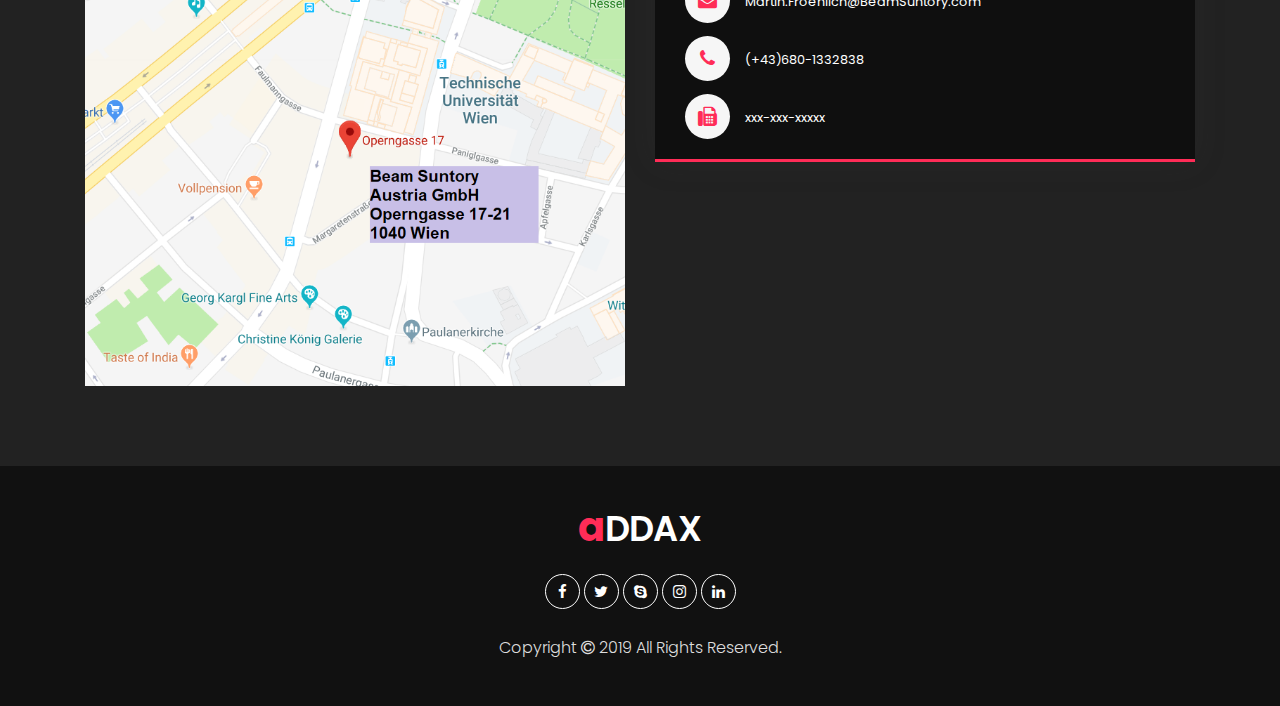
==== commit 9e2cc894: "testtest" ====
--- a/index.html
+++ b/index.html
@@ -34,7 +34,7 @@
 				<div class="cube3 cube"></div>
 			</div>
         </div>
-        <!-- End Preloader Area --xxxxxxxxxvffdddddcccccff >
+        <!-- End Preloader Area --yyy >
 
         <!-- Start Main Header Area -->
         <nav class="navbar navbar-expand-lg navbar-light bg-light header-sticky">
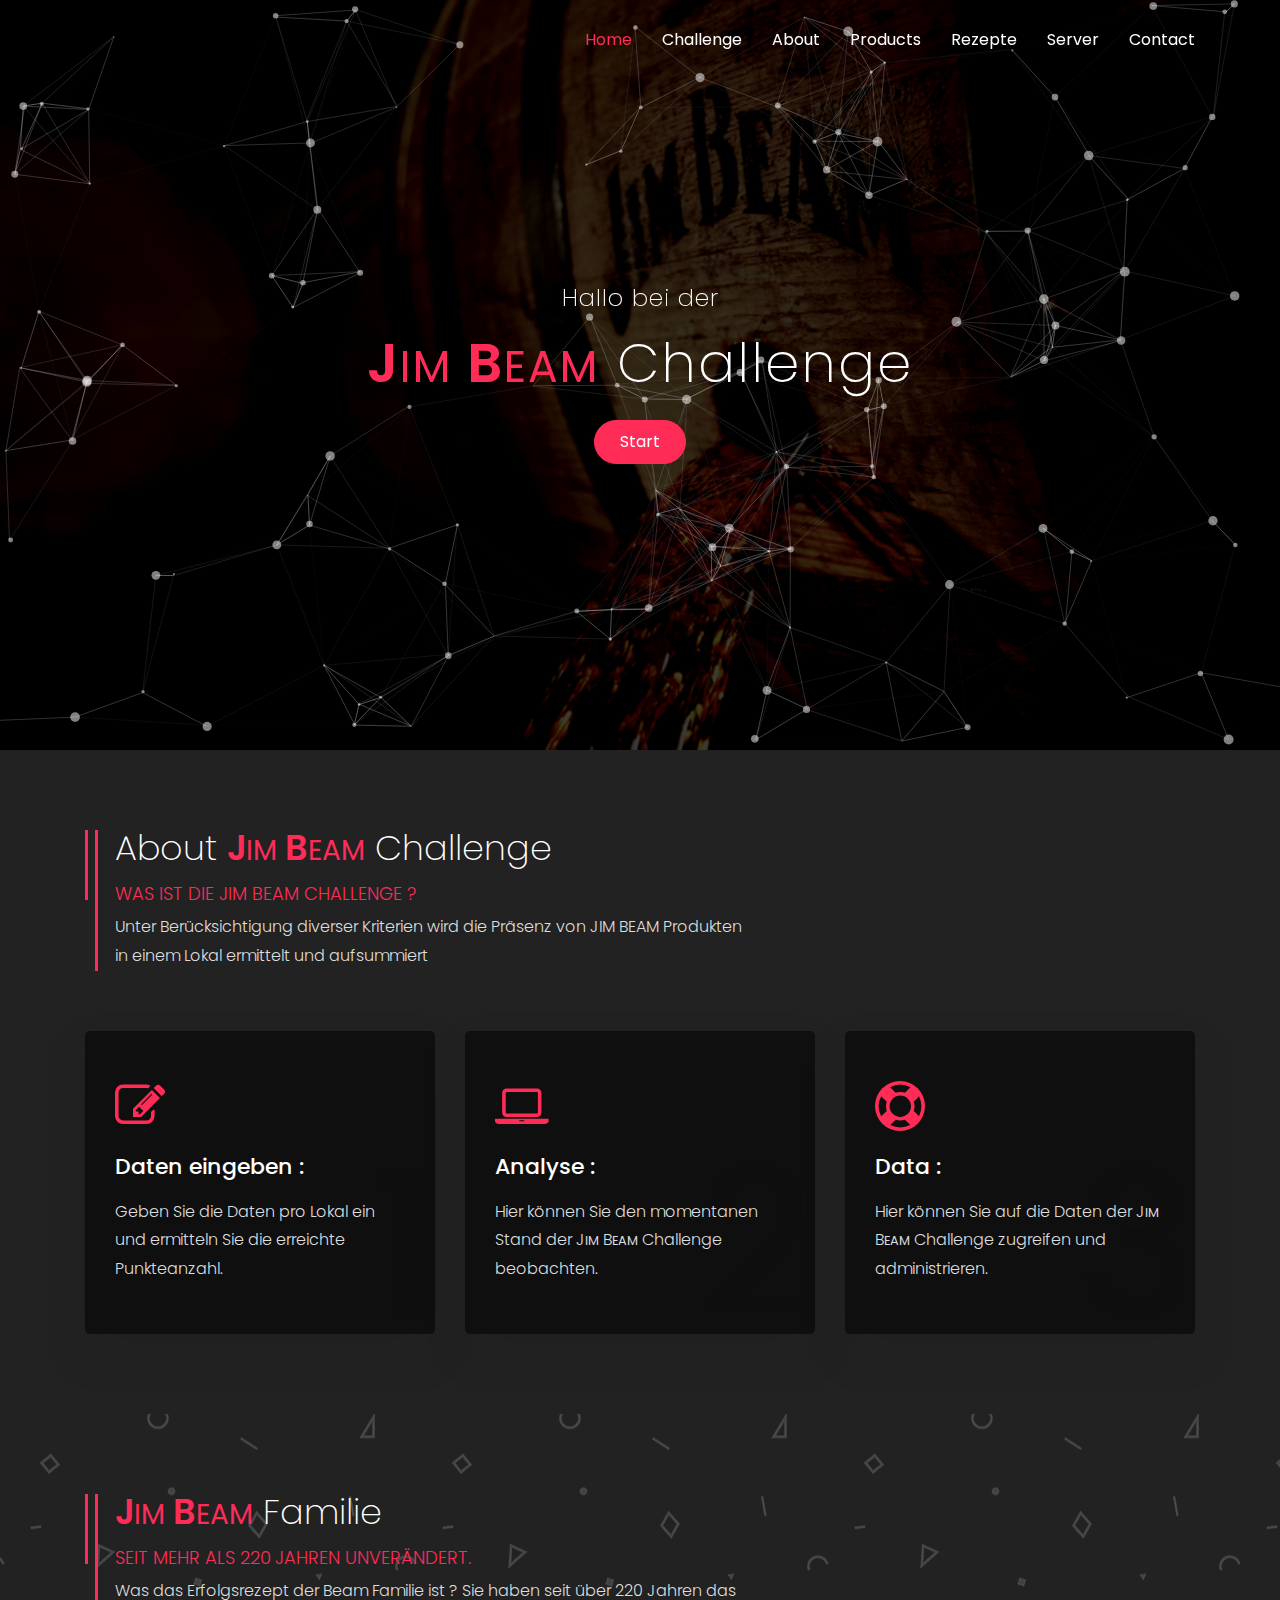
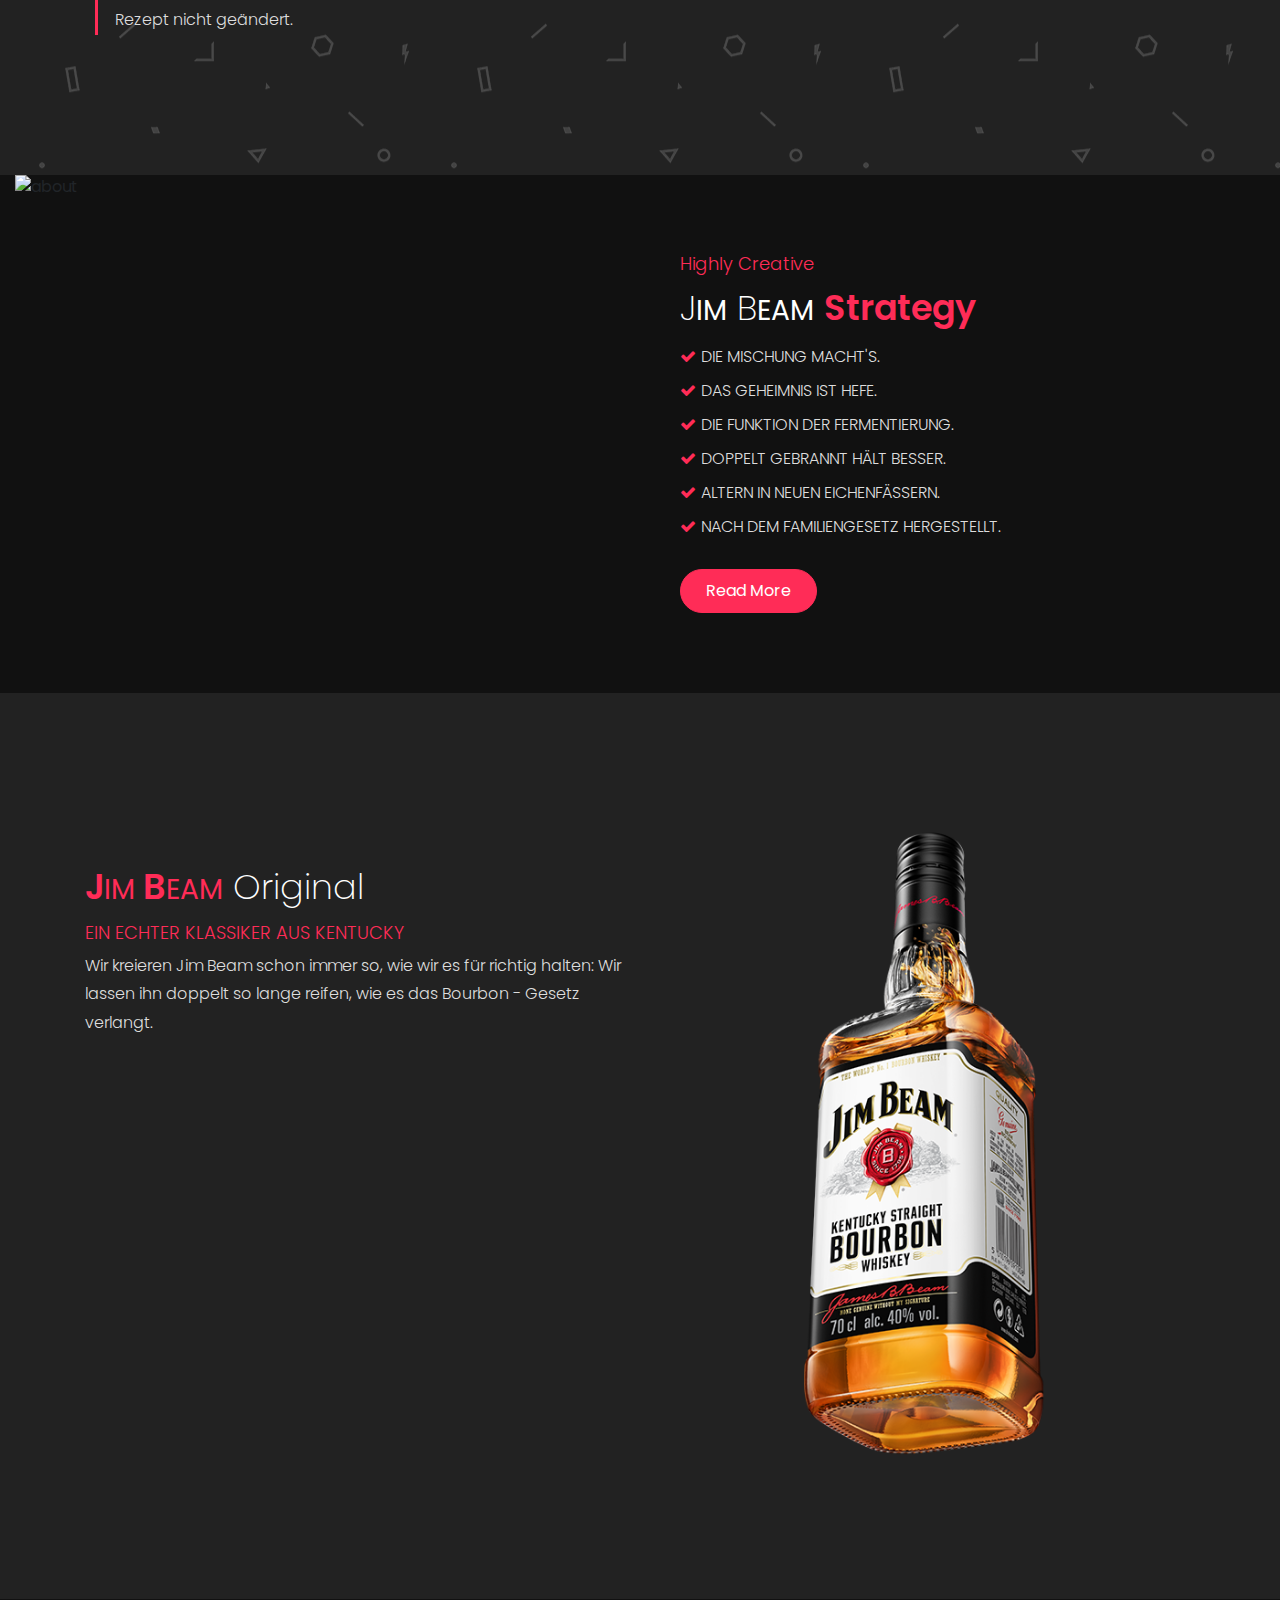
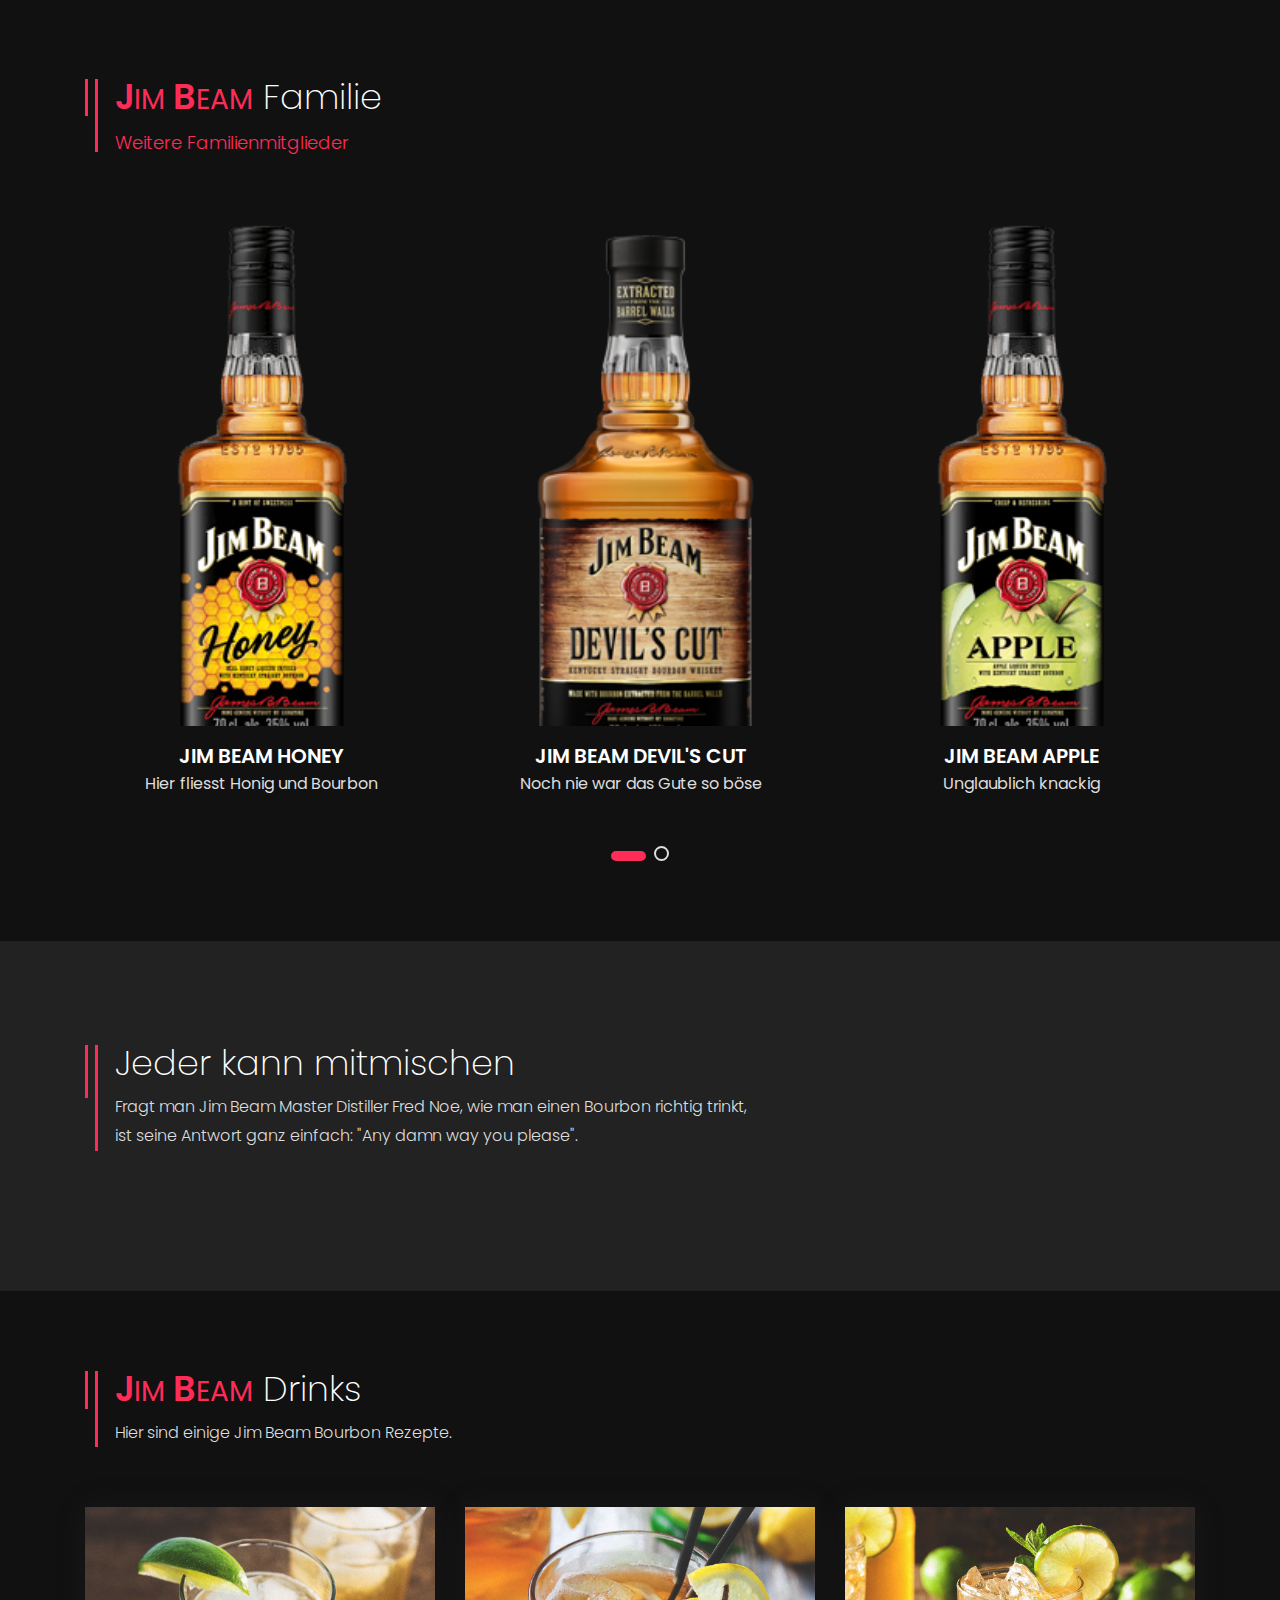
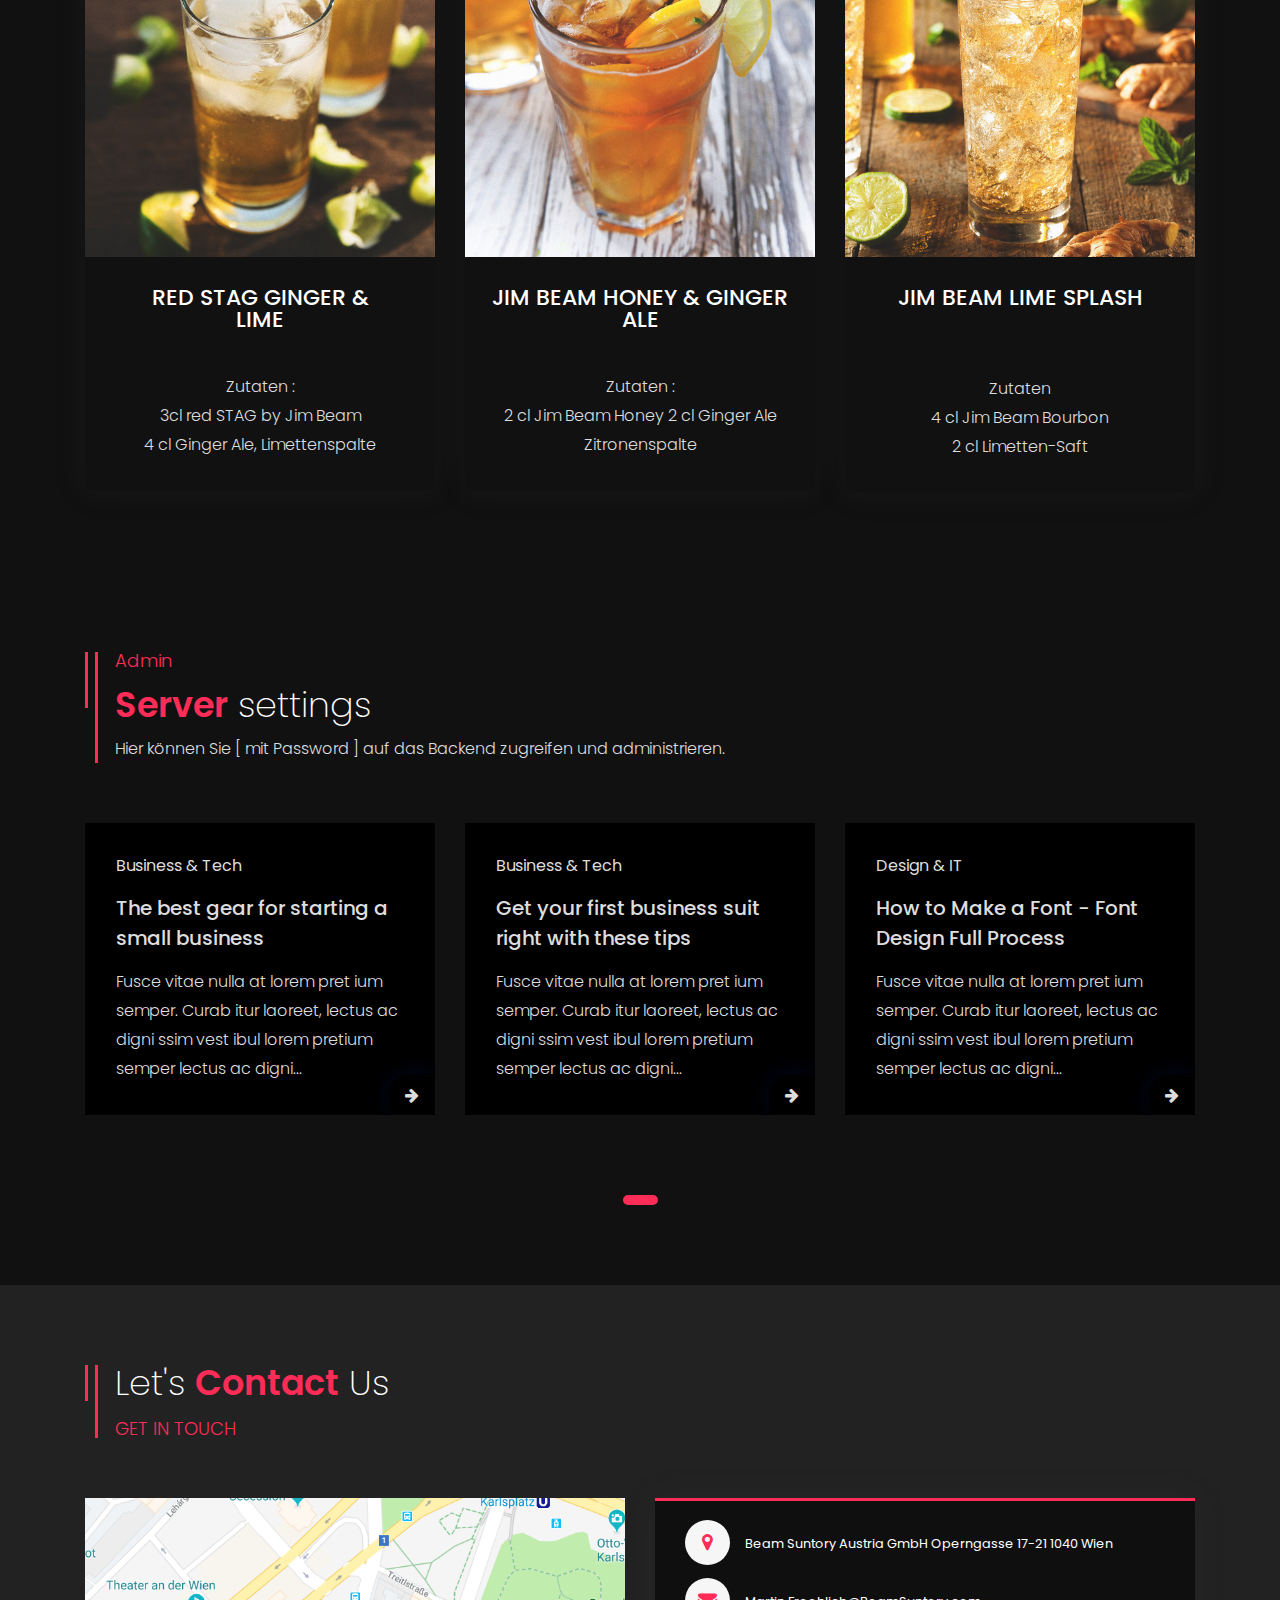
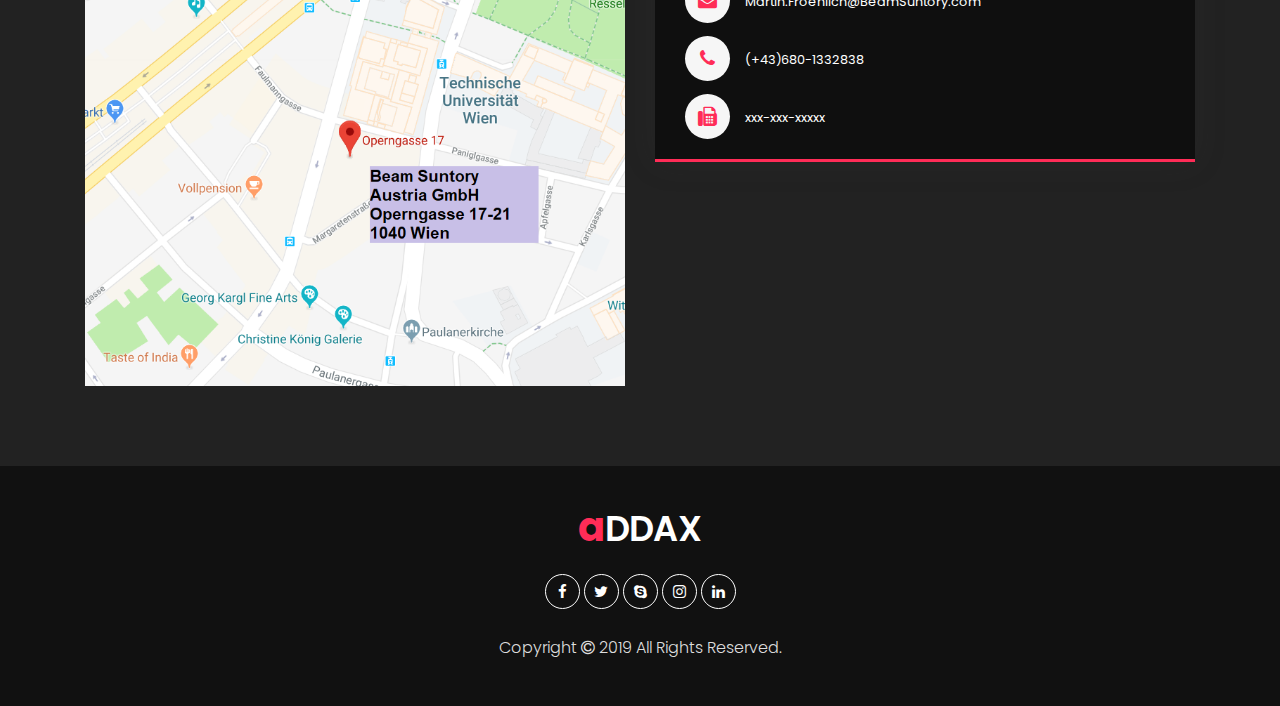
==== commit 500e5f72: "testtest" ====
--- a/index.html
+++ b/index.html
@@ -34,7 +34,7 @@
 				<div class="cube3 cube"></div>
 			</div>
         </div>
-        <!-- End Preloader Area --yyy >
+        <!-- End Preloader Area --yyygggg >
 
         <!-- Start Main Header Area -->
         <nav class="navbar navbar-expand-lg navbar-light bg-light header-sticky">
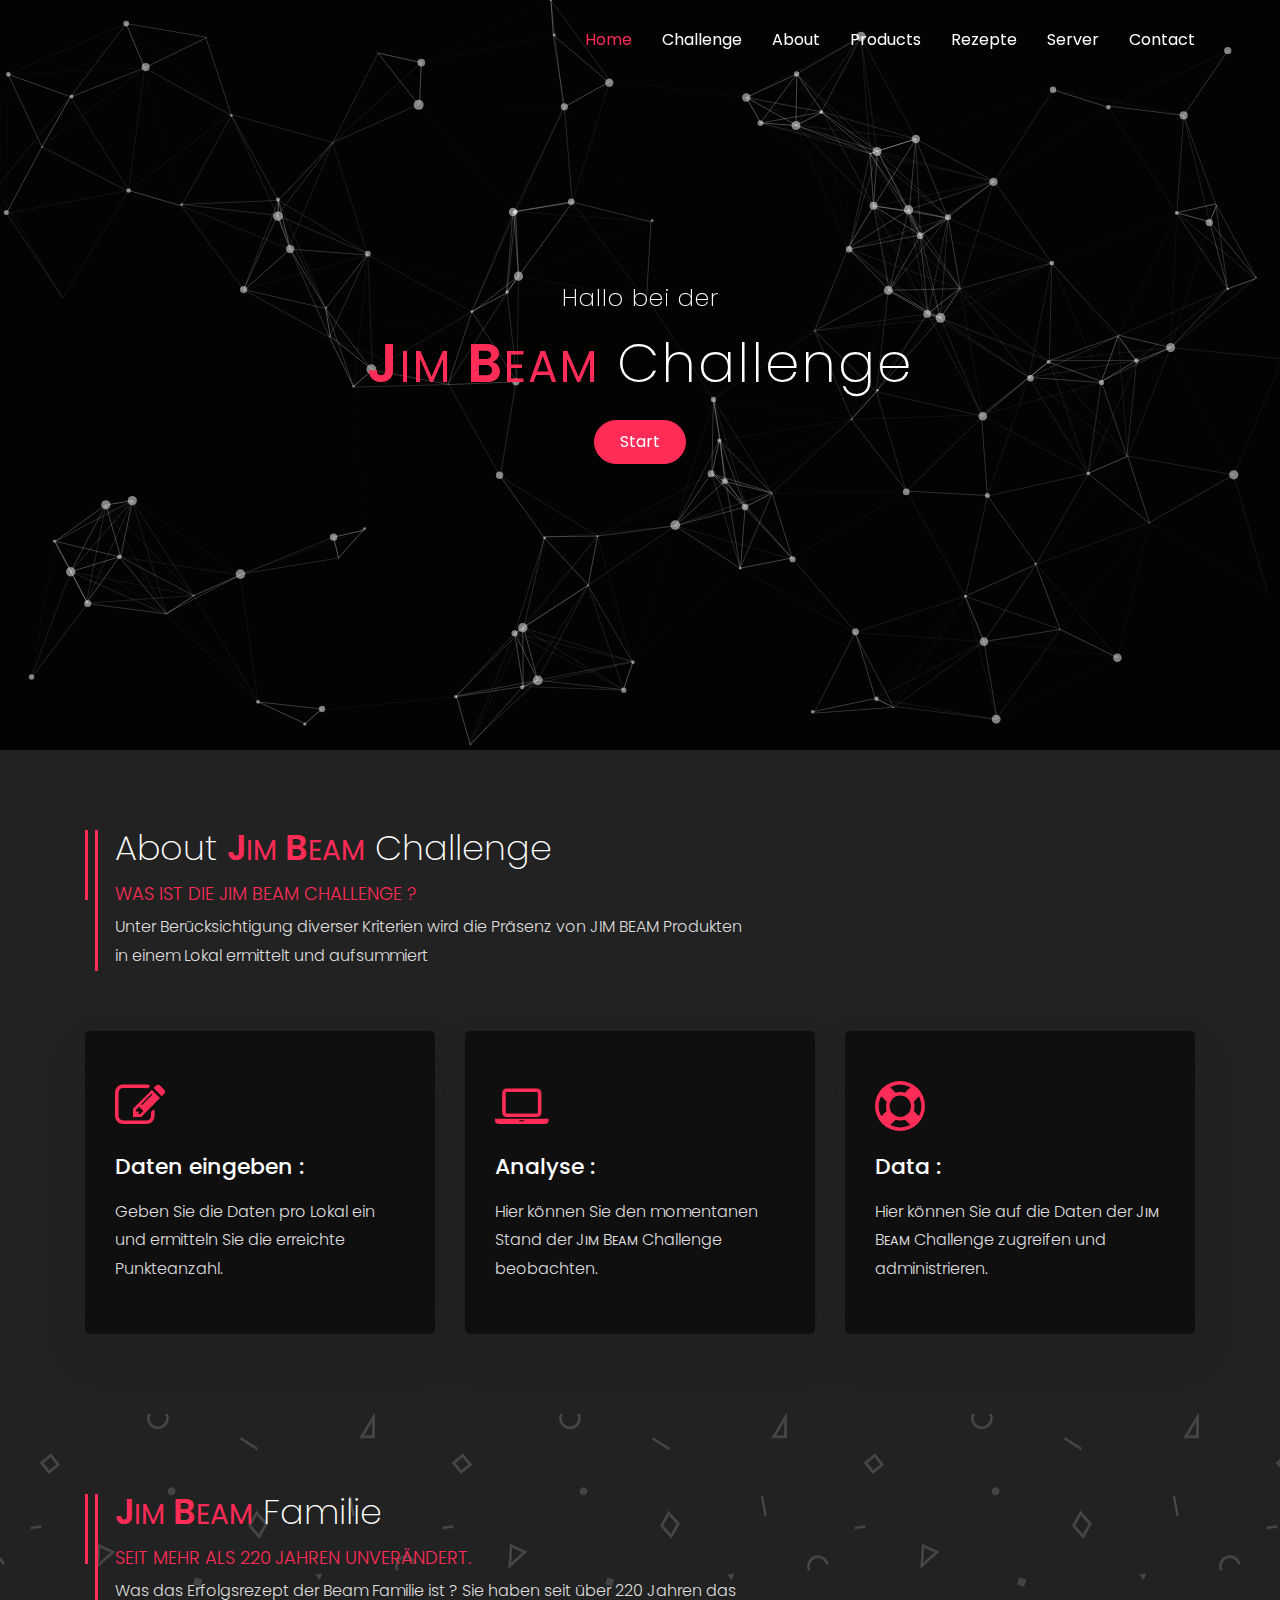
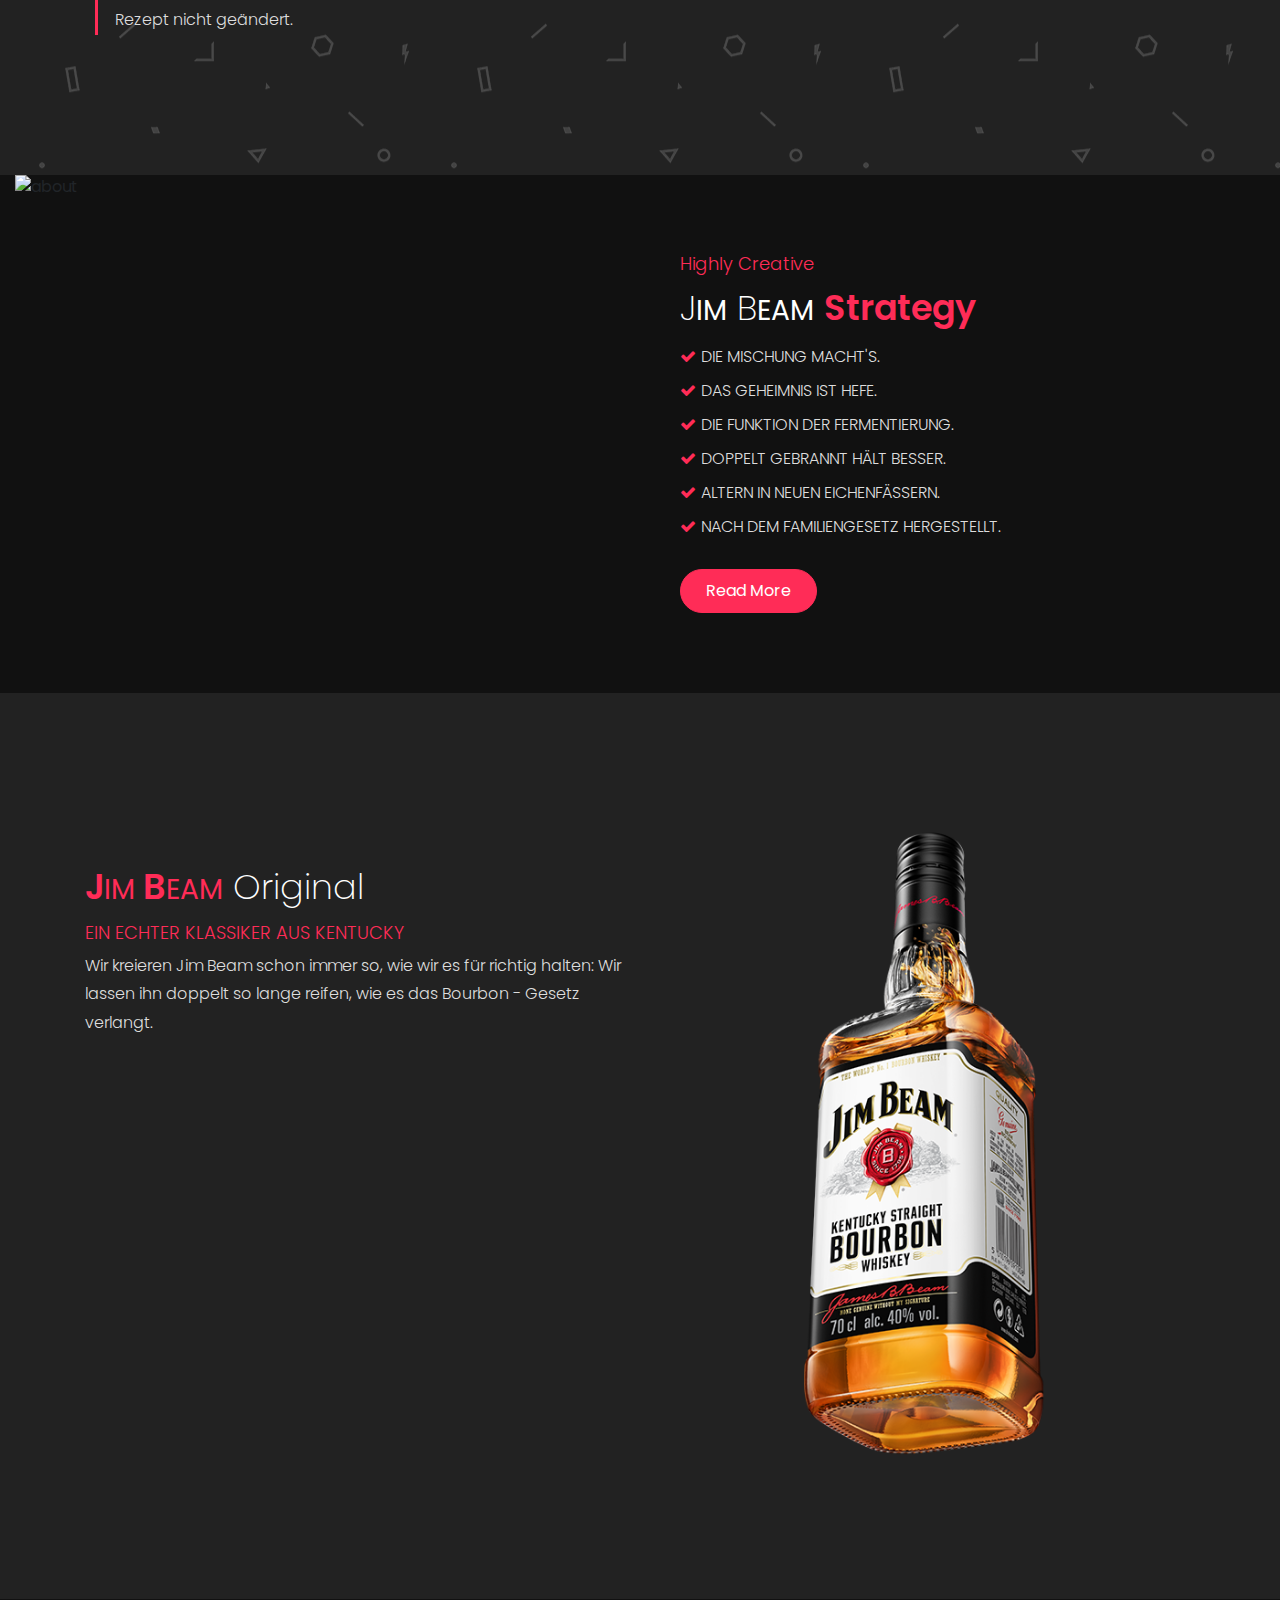
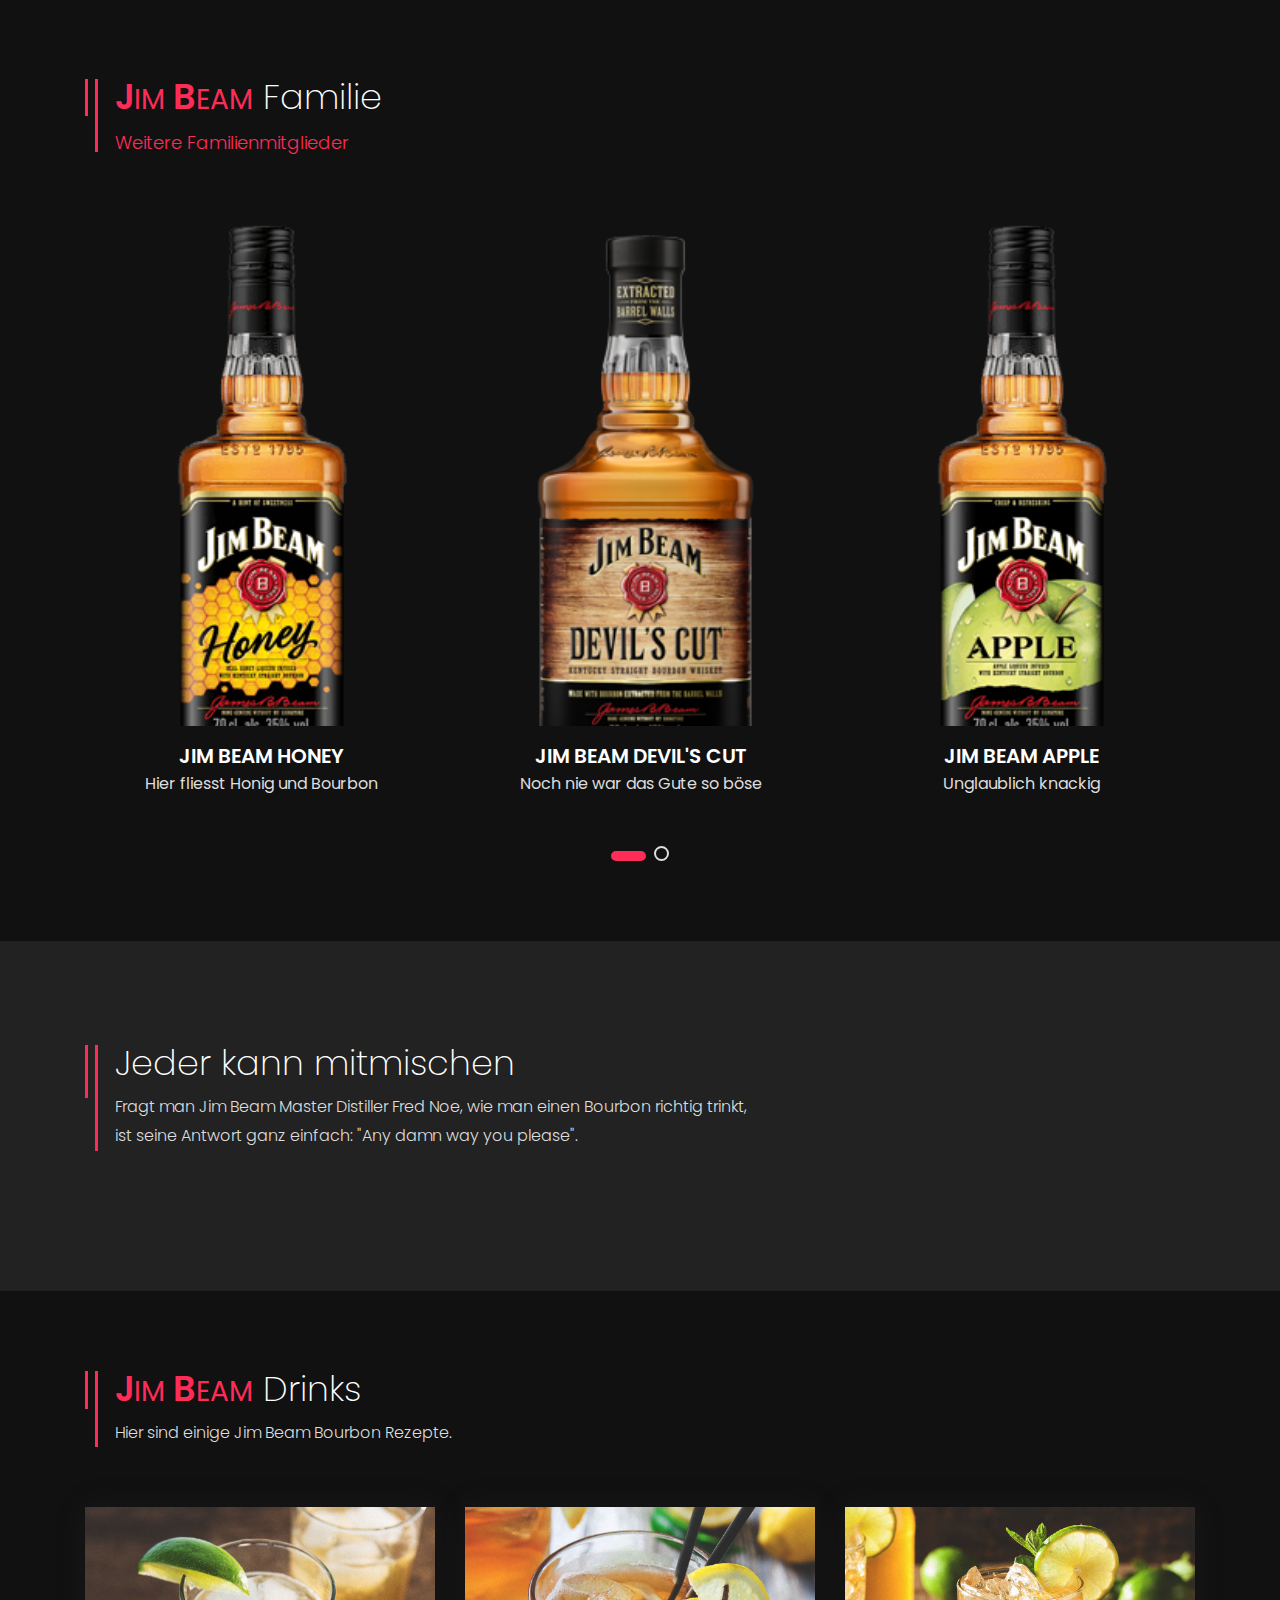
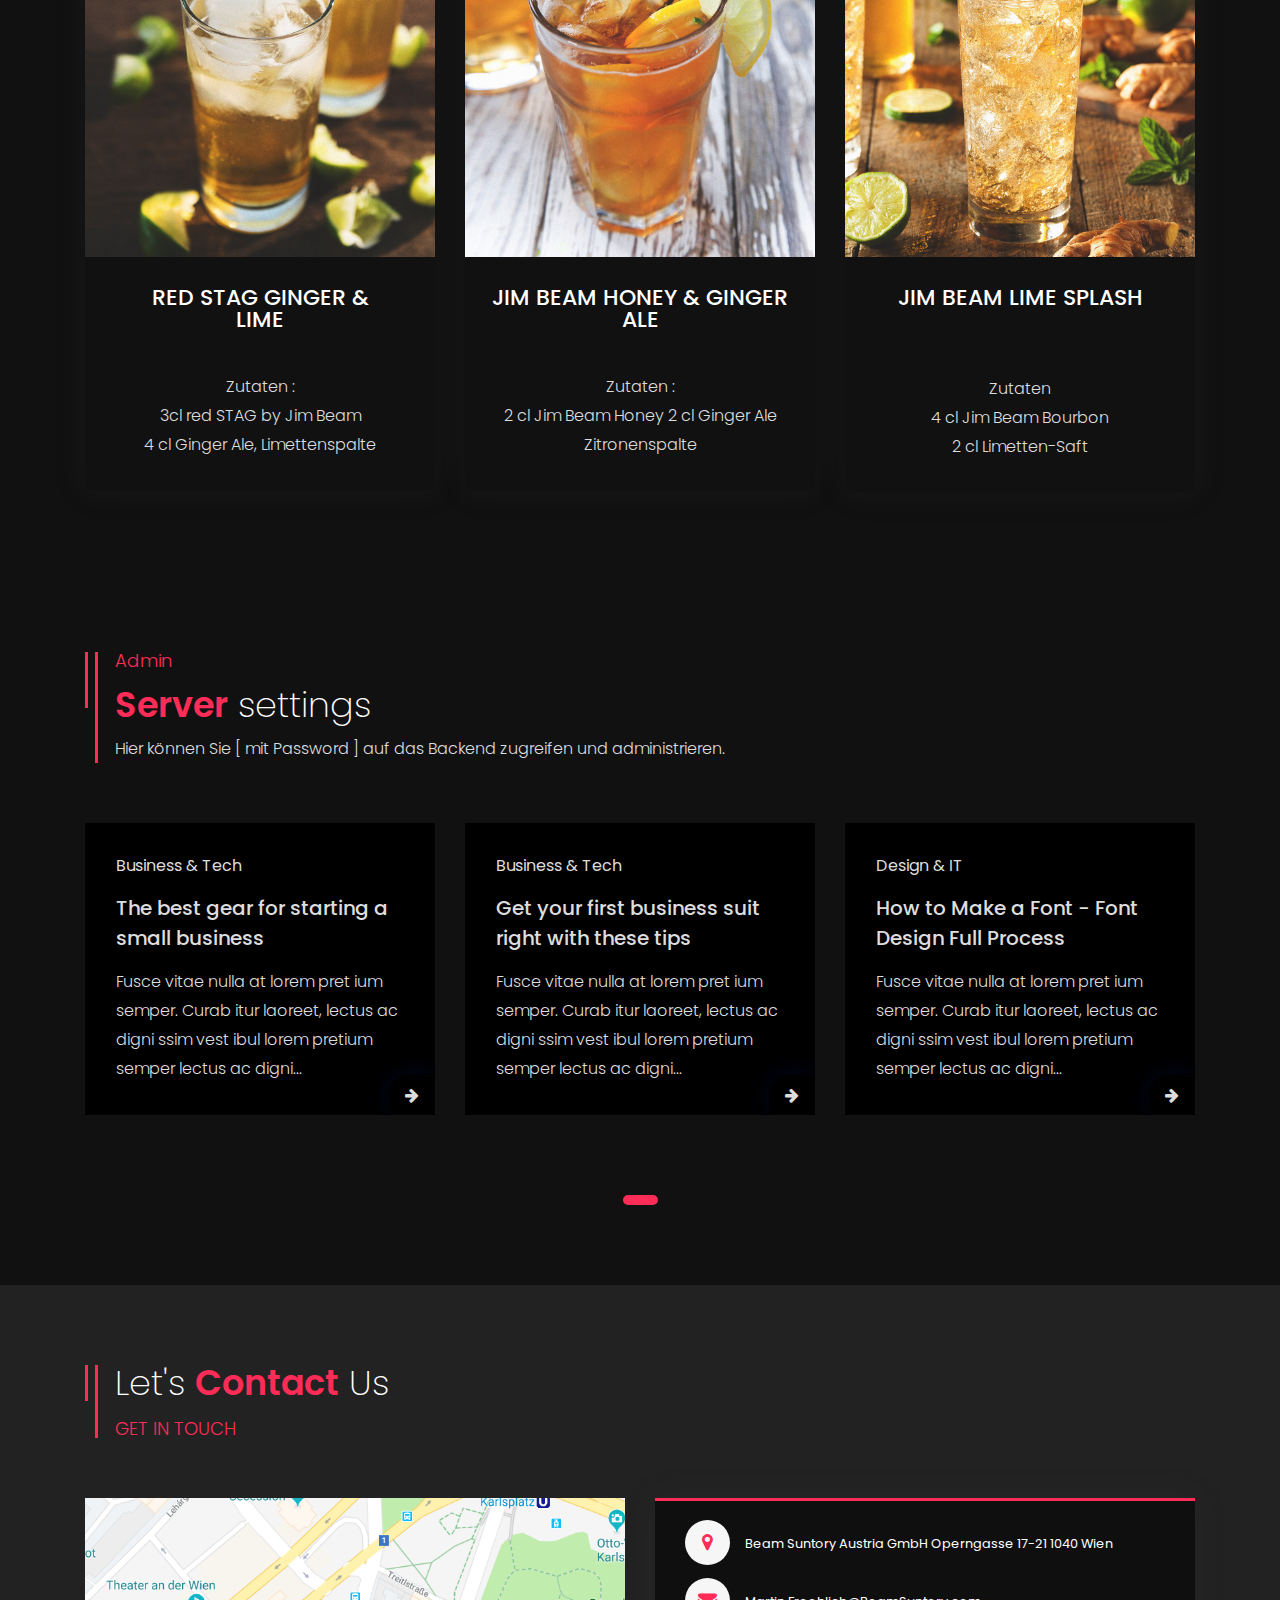
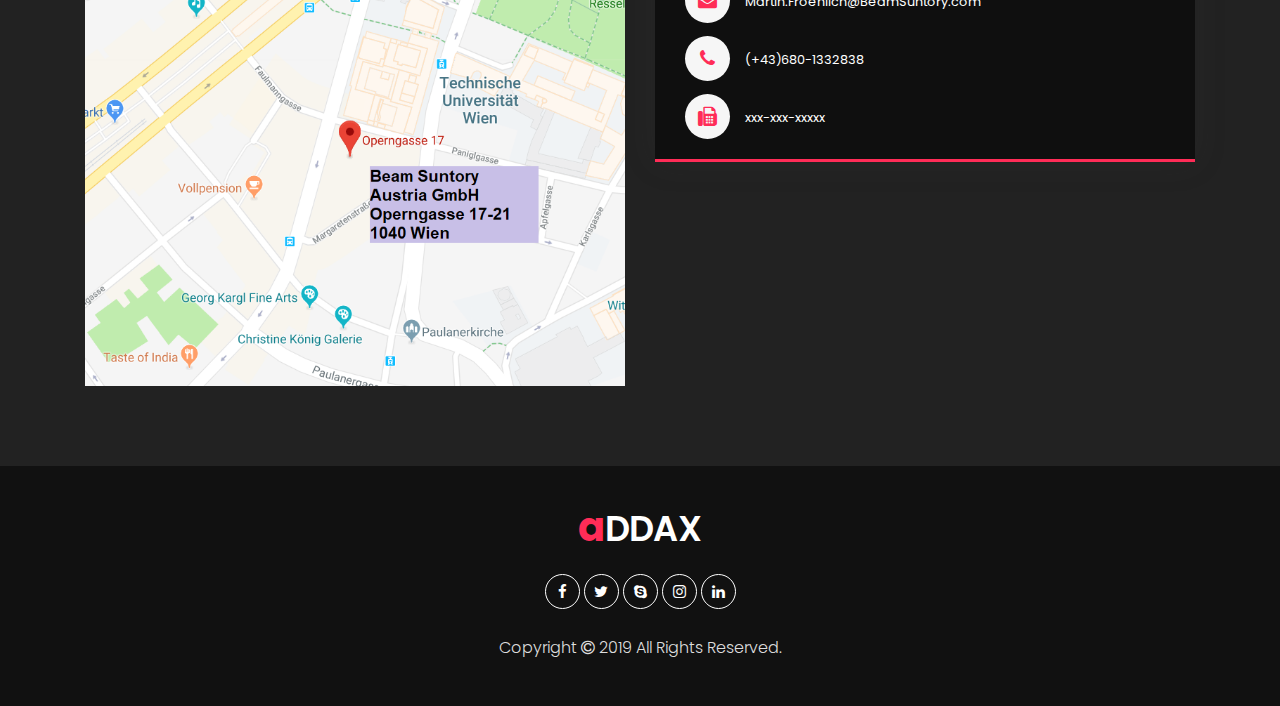
==== commit 4271fe82: "testtest" ====
--- a/index.html
+++ b/index.html
@@ -61,7 +61,7 @@
         <!-- End Main Header Area -->
         
         <!-- Start Main Banner -->
-        <div id="home" class="main-banner item-bg-one">
+        <div id="home" class="main-banner item-bg-one_">
 			
 			<div id="particles-js"></div>
 			
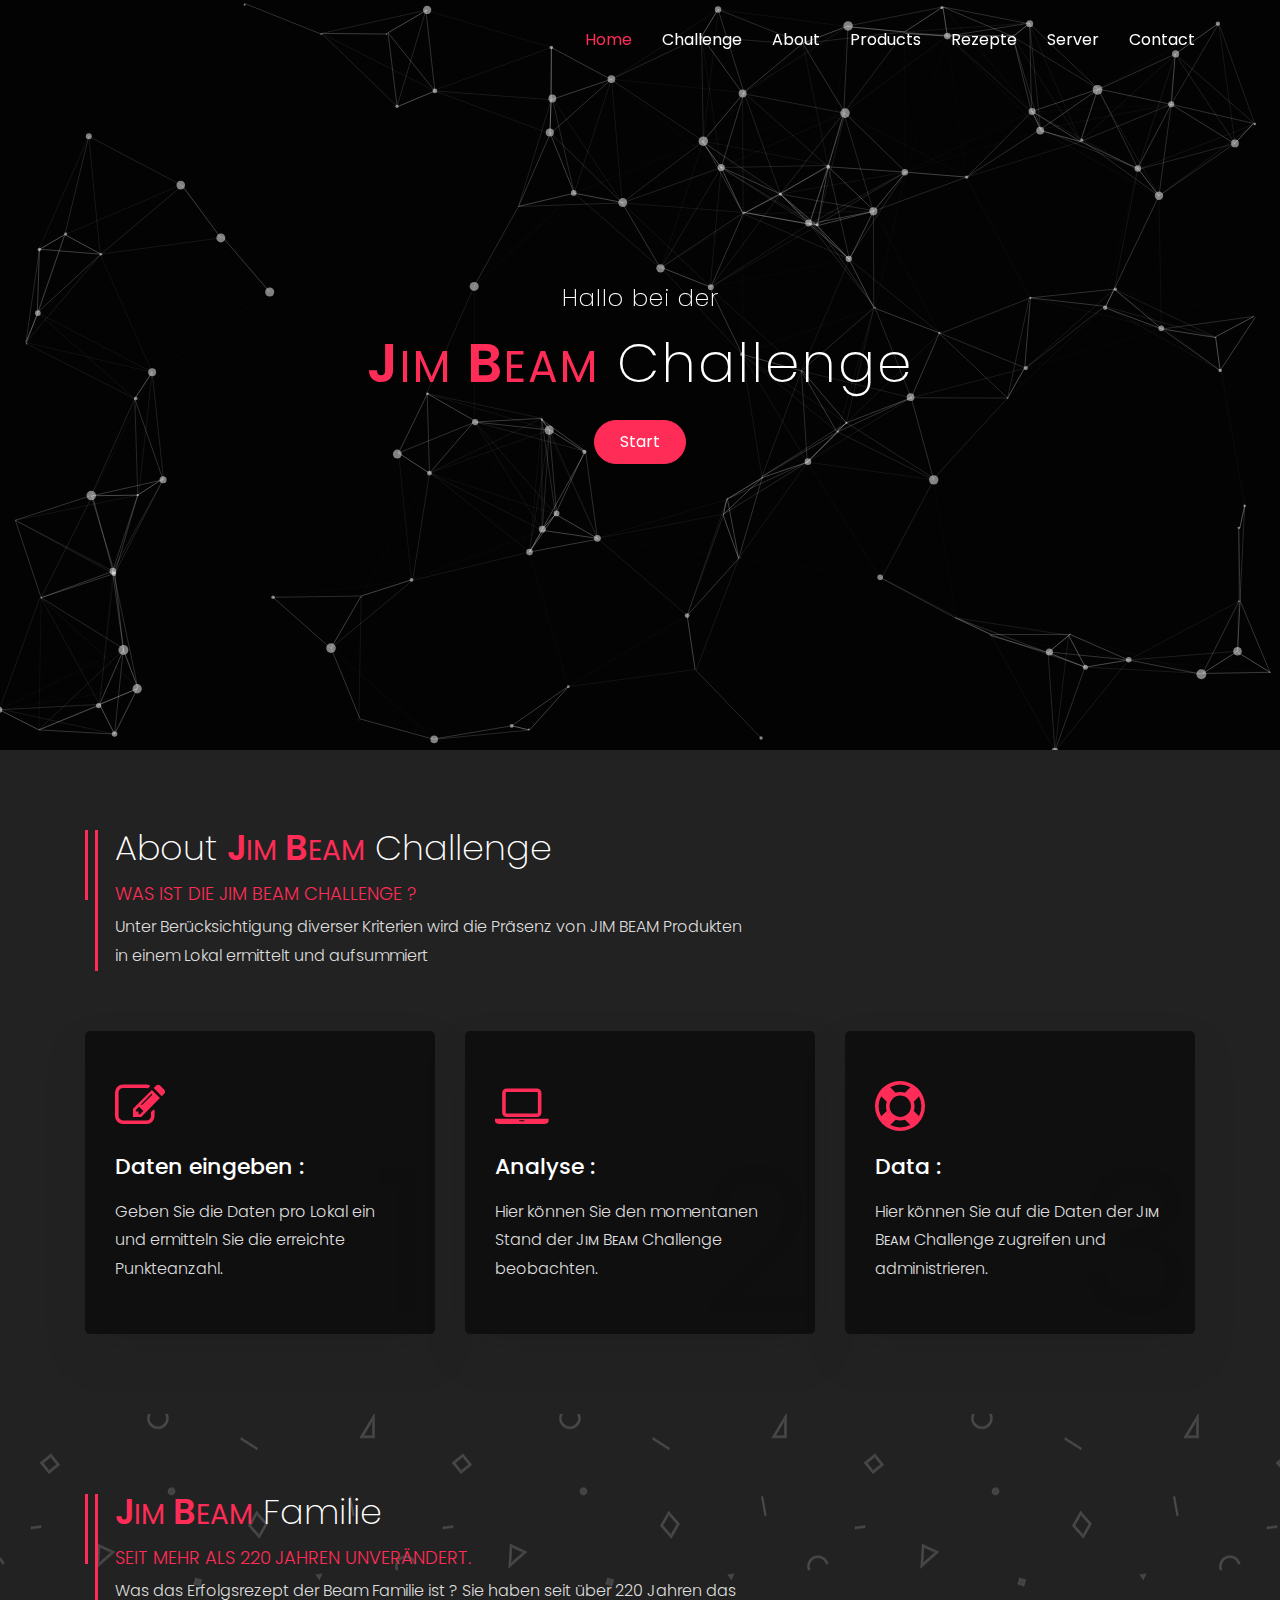
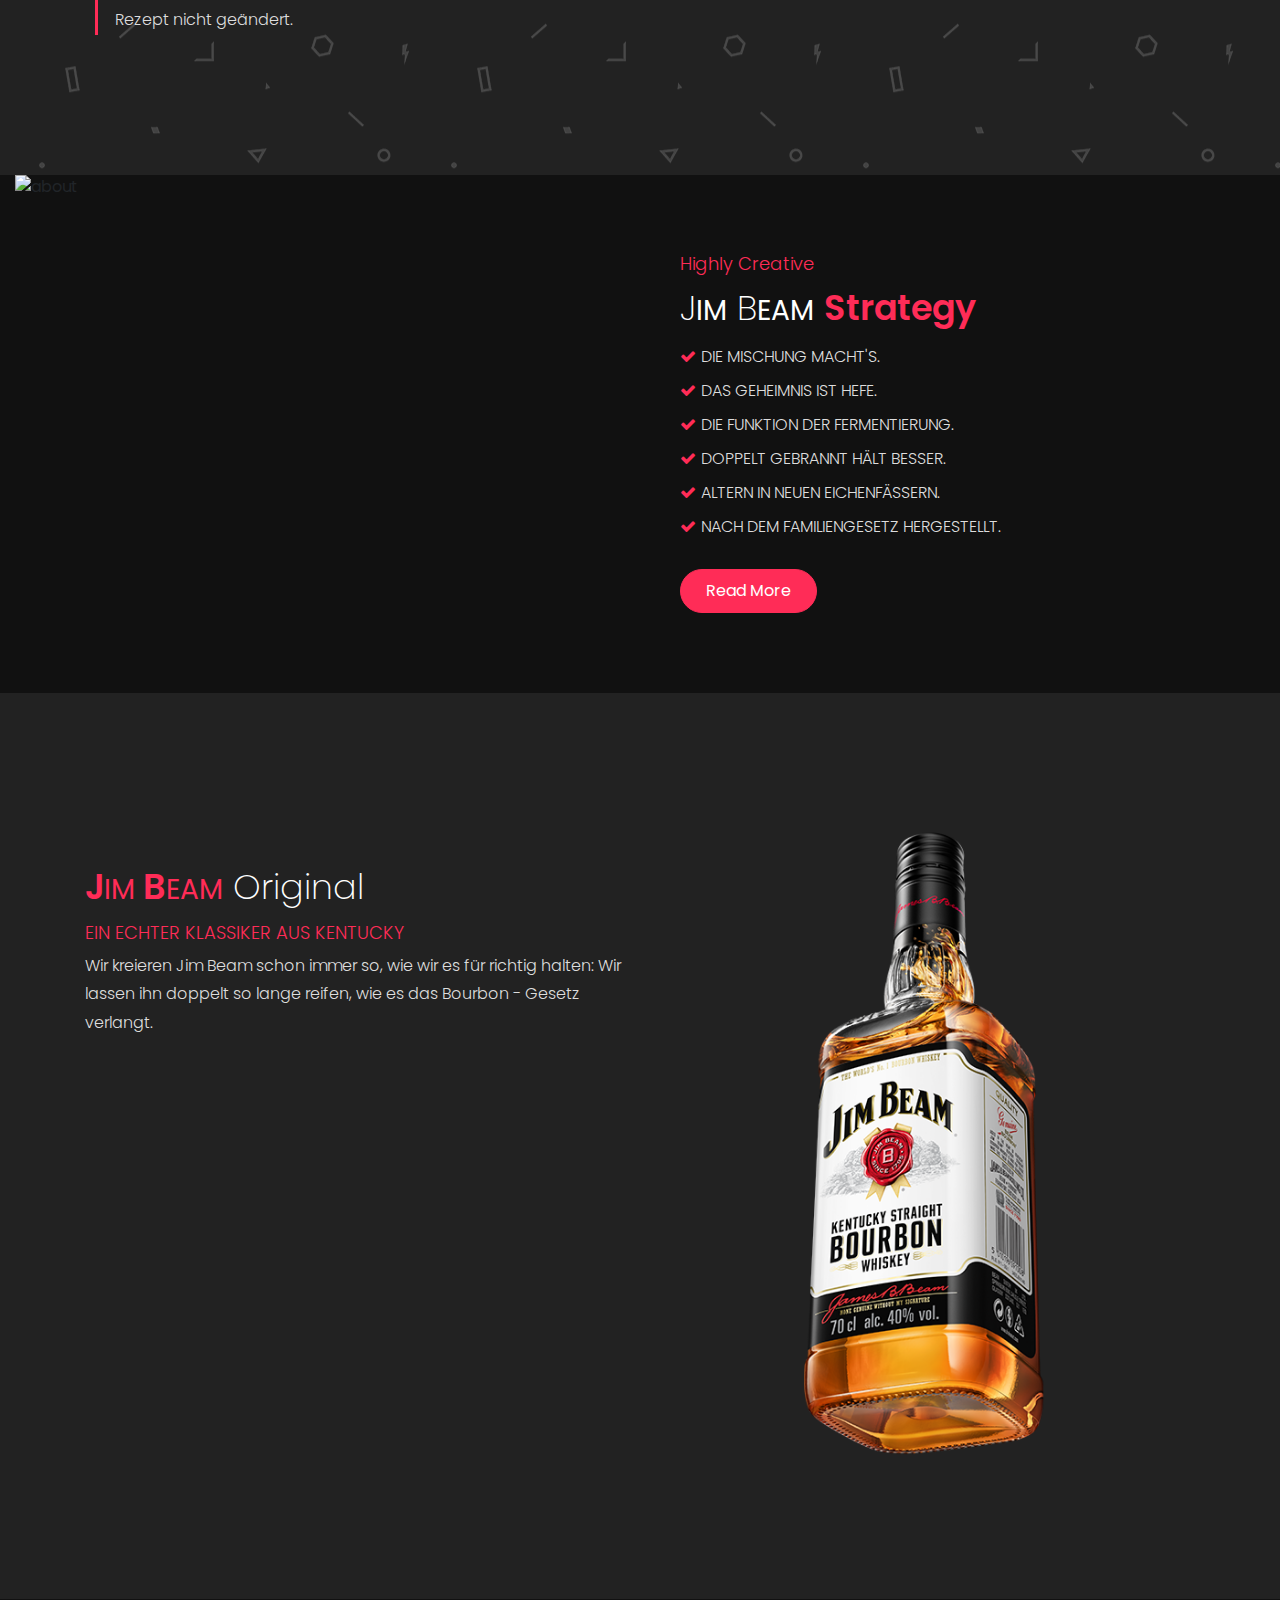
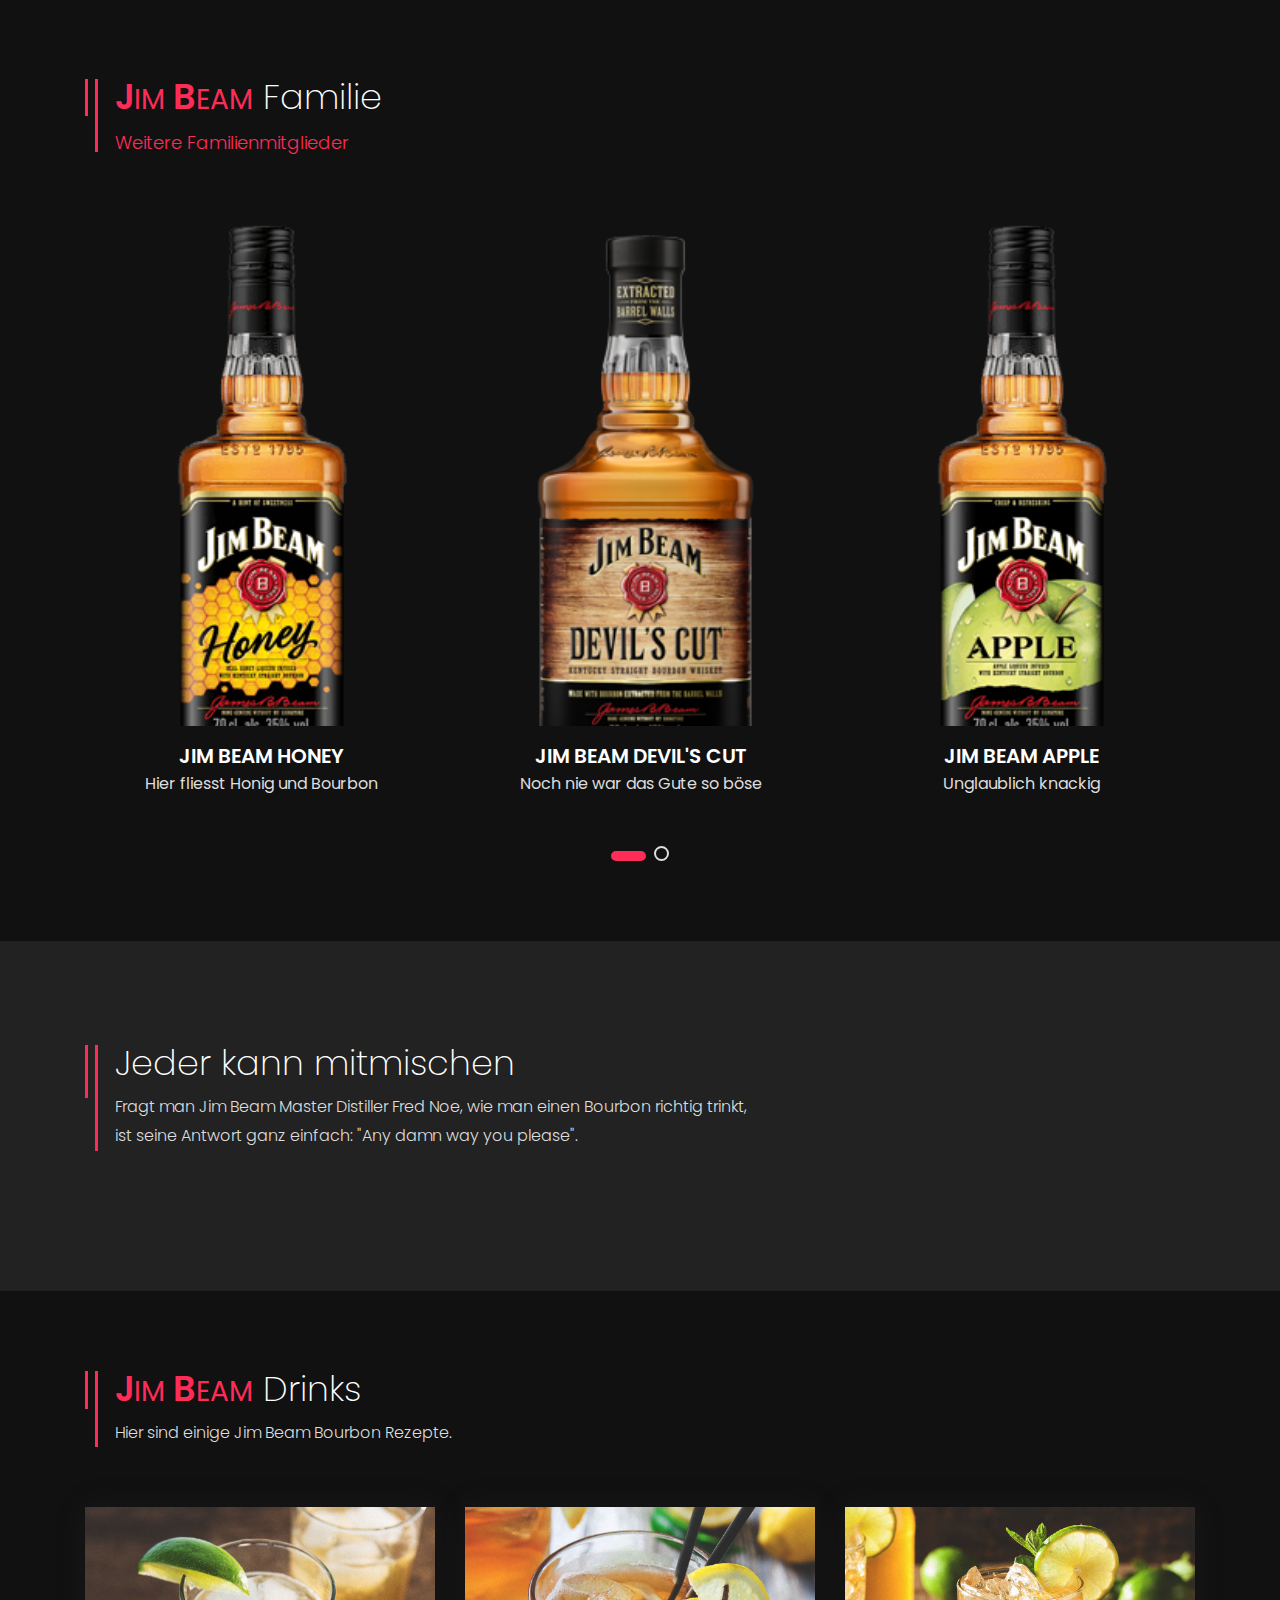
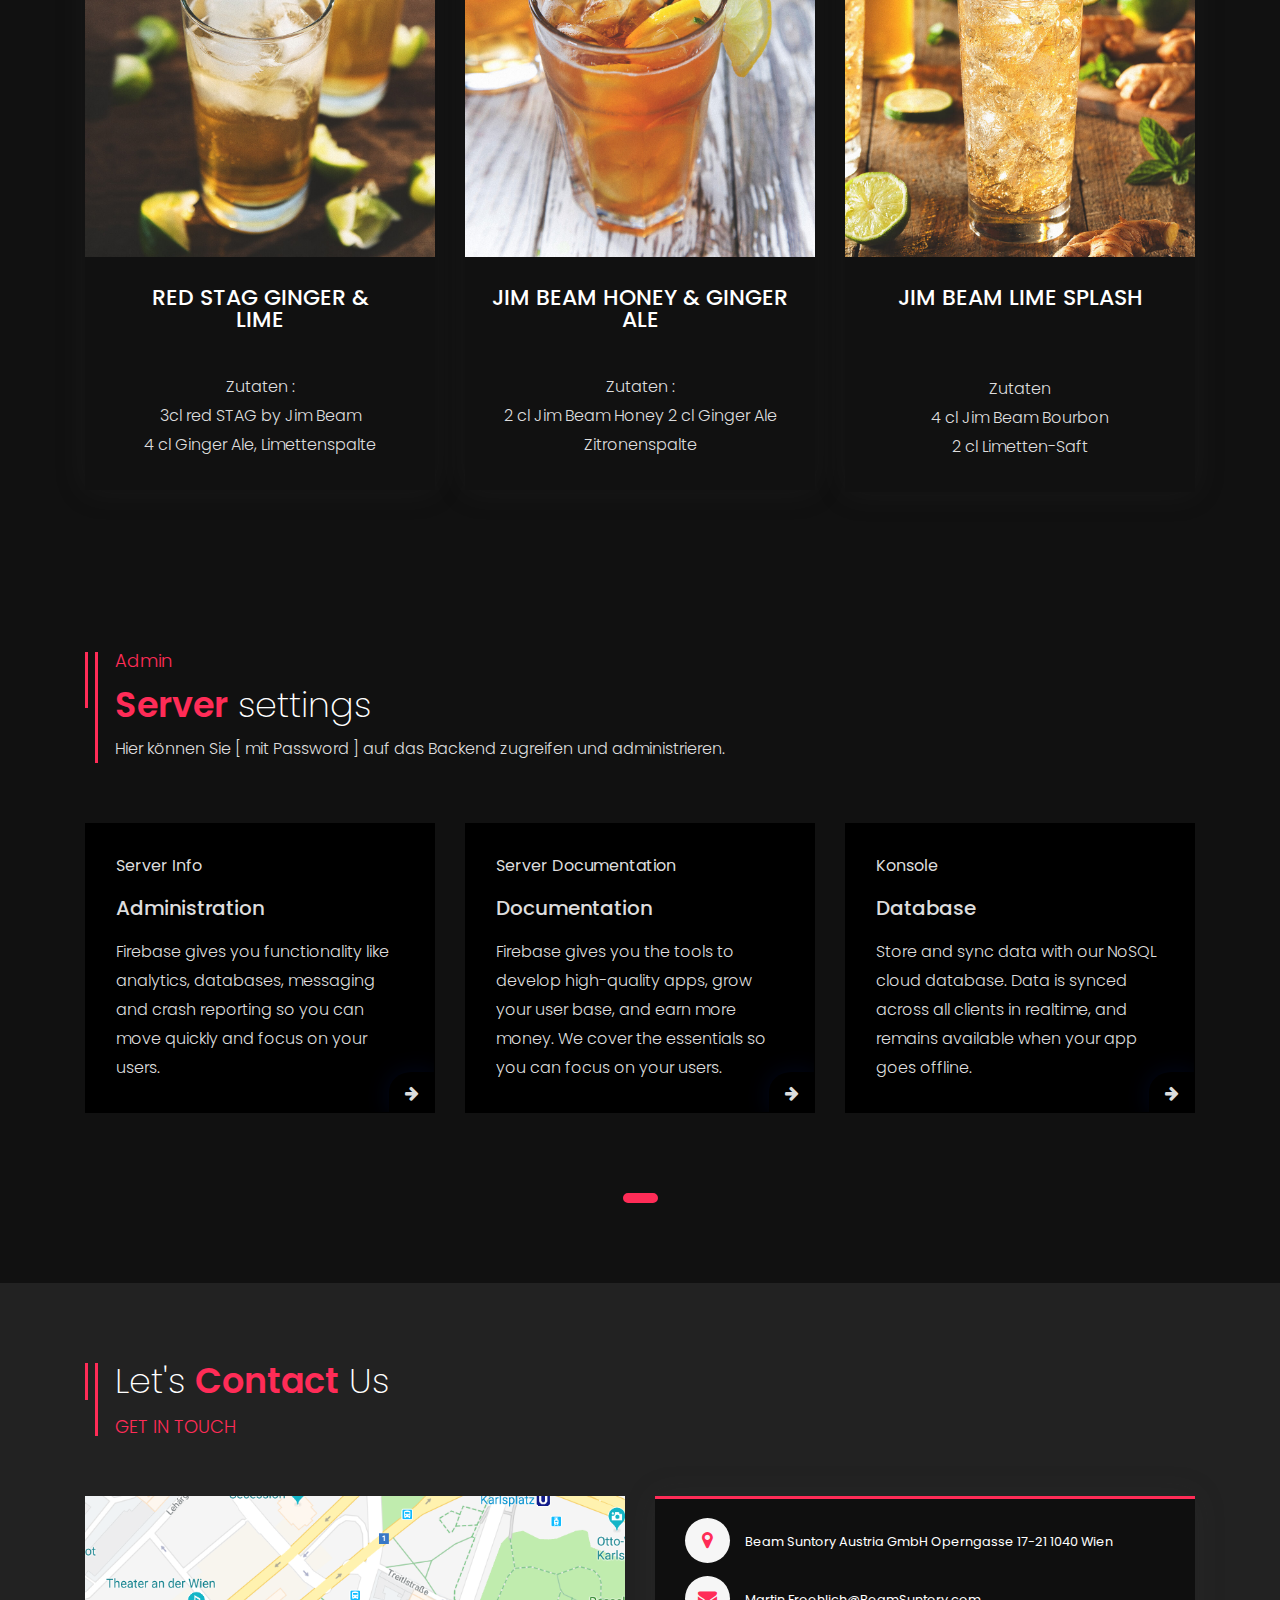
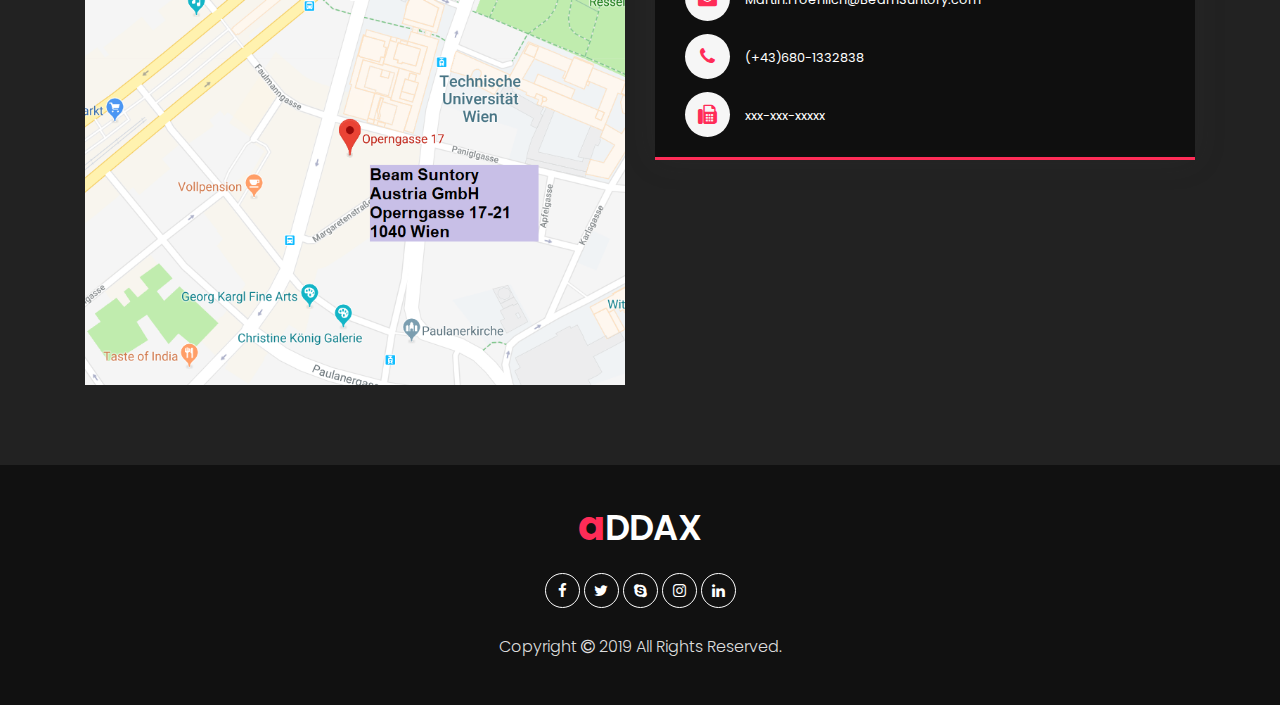
==== commit 53c61219: "testtest" ====
--- a/index.html
+++ b/index.html
@@ -1311,31 +1311,36 @@
                     <div class="blog-slider">
                         <div class="col-lg-12 col-md-12">
                             <div class="single-blog-item" style="background-image: url(assets/img/firebase13.jpeg)">
-                                <span>Business & Tech</span>
-                                <h4><a href="single-post.html">The best gear for starting a small business</a></h4>
-                                <p> Fusce vitae nulla at lorem pret ium semper. Curab itur laoreet, lectus ac digni ssim vest ibul lorem pretium semper lectus ac digni...</p>
-
-                                <a href="single-post.html" title="Read More" class="link-btn"><i class="fa fa-arrow-right"></i></a>
-                            </div>
-                        </div>
+                                <span>Server Info</span>
+                                <h4><a href="https://firebase.google.com/">Administration</a></h4>
+                                <p> Firebase gives you functionality like analytics, databases, messaging and crash
+                                    reporting so you can move quickly and focus on your users.</p>
+
+                                <a href="https://firebase.google.com/" title="Read More" class="link-btn"><i class="fa fa-arrow-right"></i></a>
+                            </div>
+
+                        </div>
+
 
                         <div class="col-lg-12 col-md-12">
                             <div class="single-blog-item" style="background-image: url(assets/img/firebase11.jpg)">
-                                <span>Business & Tech</span>
-                                <h4><a href="single-post.html">Get your first business suit right with these tips</a></h4>
-                                <p> Fusce vitae nulla at lorem pret ium semper. Curab itur laoreet, lectus ac digni ssim vest ibul lorem pretium semper lectus ac digni...</p>
-
-                                <a href="single-post.html" title="Read More" class="link-btn"><i class="fa fa-arrow-right"></i></a>
-                            </div>
+                                <span>Server Documentation</span>
+                                <h4><a href="https://firebase.google.com/docs/">Documentation</a></h4>
+                                <p> Firebase gives you the tools to develop high-quality apps, grow your user base, and
+                                    earn more money. We cover the essentials so you can focus on your users.</p>
+
+                                <a href="https://firebase.google.com/docs/" title="Read More" class="link-btn"><i class="fa fa-arrow-right"></i></a>
+                            </div>
+
                         </div>
 
                         <div class="col-lg-12 col-md-12">
                             <div class="single-blog-item" style="background-image: url(assets/img/firebase12.jpg)">
-                                <span>Design & IT</span>
-                                <h4><a href="single-post.html">How to Make a Font - Font Design Full Process</a></h4>
-                                <p> Fusce vitae nulla at lorem pret ium semper. Curab itur laoreet, lectus ac digni ssim vest ibul lorem pretium semper lectus ac digni...</p>
-
-                                <a href="single-post.html" title="Read More" class="link-btn"><i class="fa fa-arrow-right"></i></a>
+                                <span>Konsole</span>
+                                <h4><a href="https://console.firebase.google.com/">Database</a></h4>
+                                <p> Store and sync data with our NoSQL cloud database. Data is synced across all clients in realtime, and remains available when your app goes offline. </p>
+
+                                <a href="https://console.firebase.google.com/" title="Read More" class="link-btn"><i class="fa fa-arrow-right"></i></a>
                             </div>
                         </div>
 
